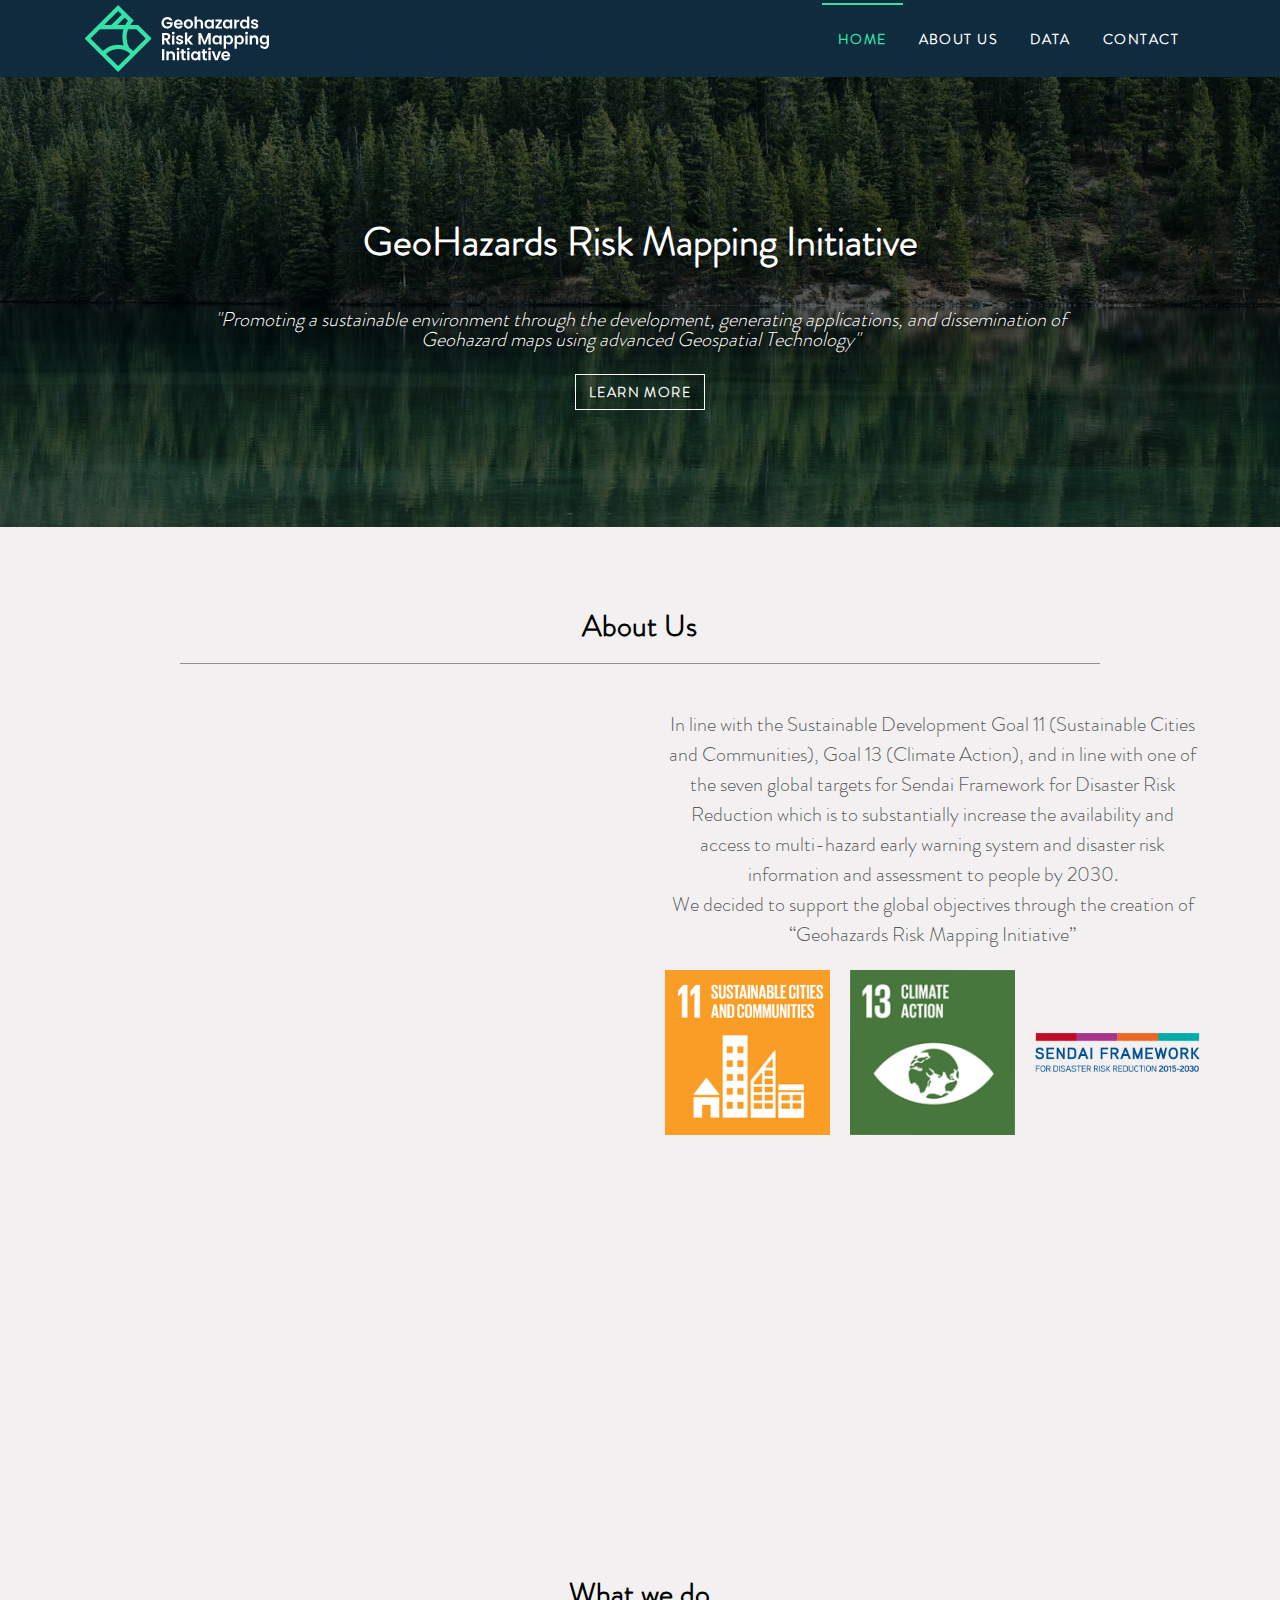
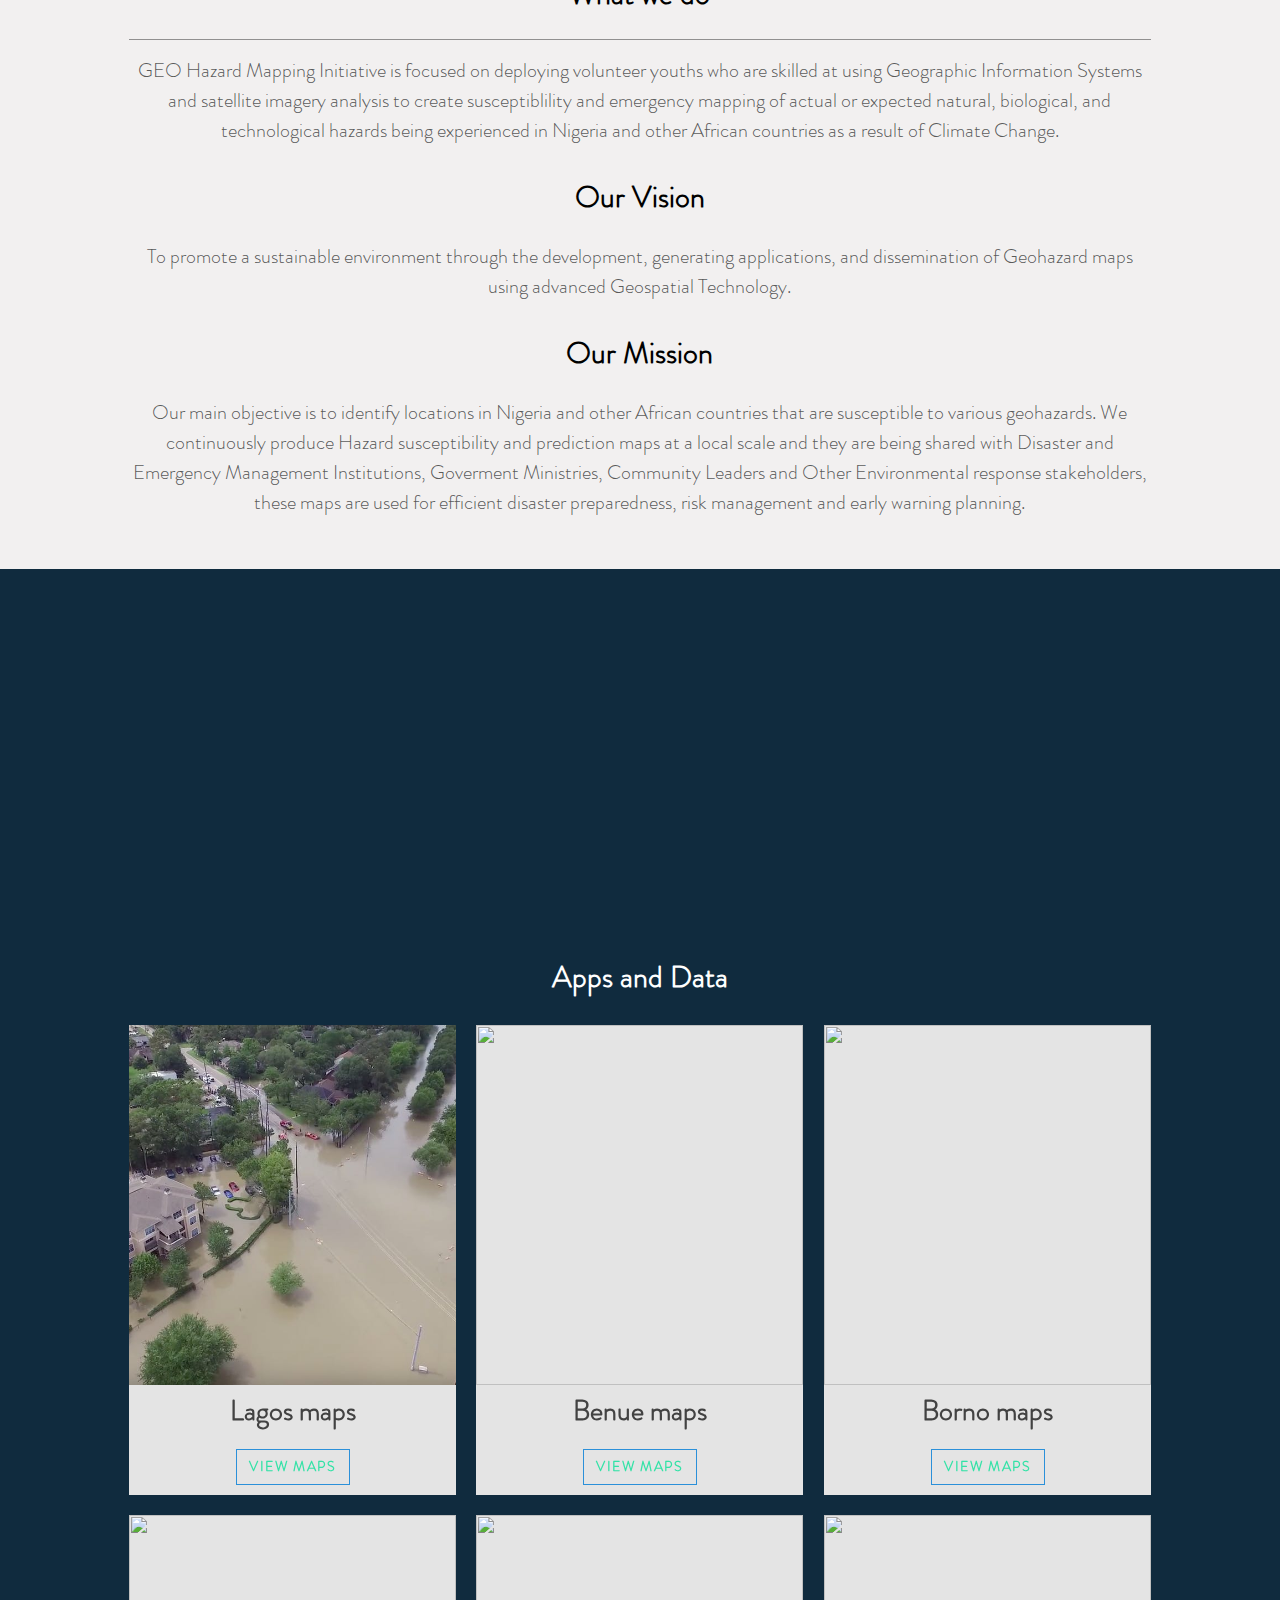
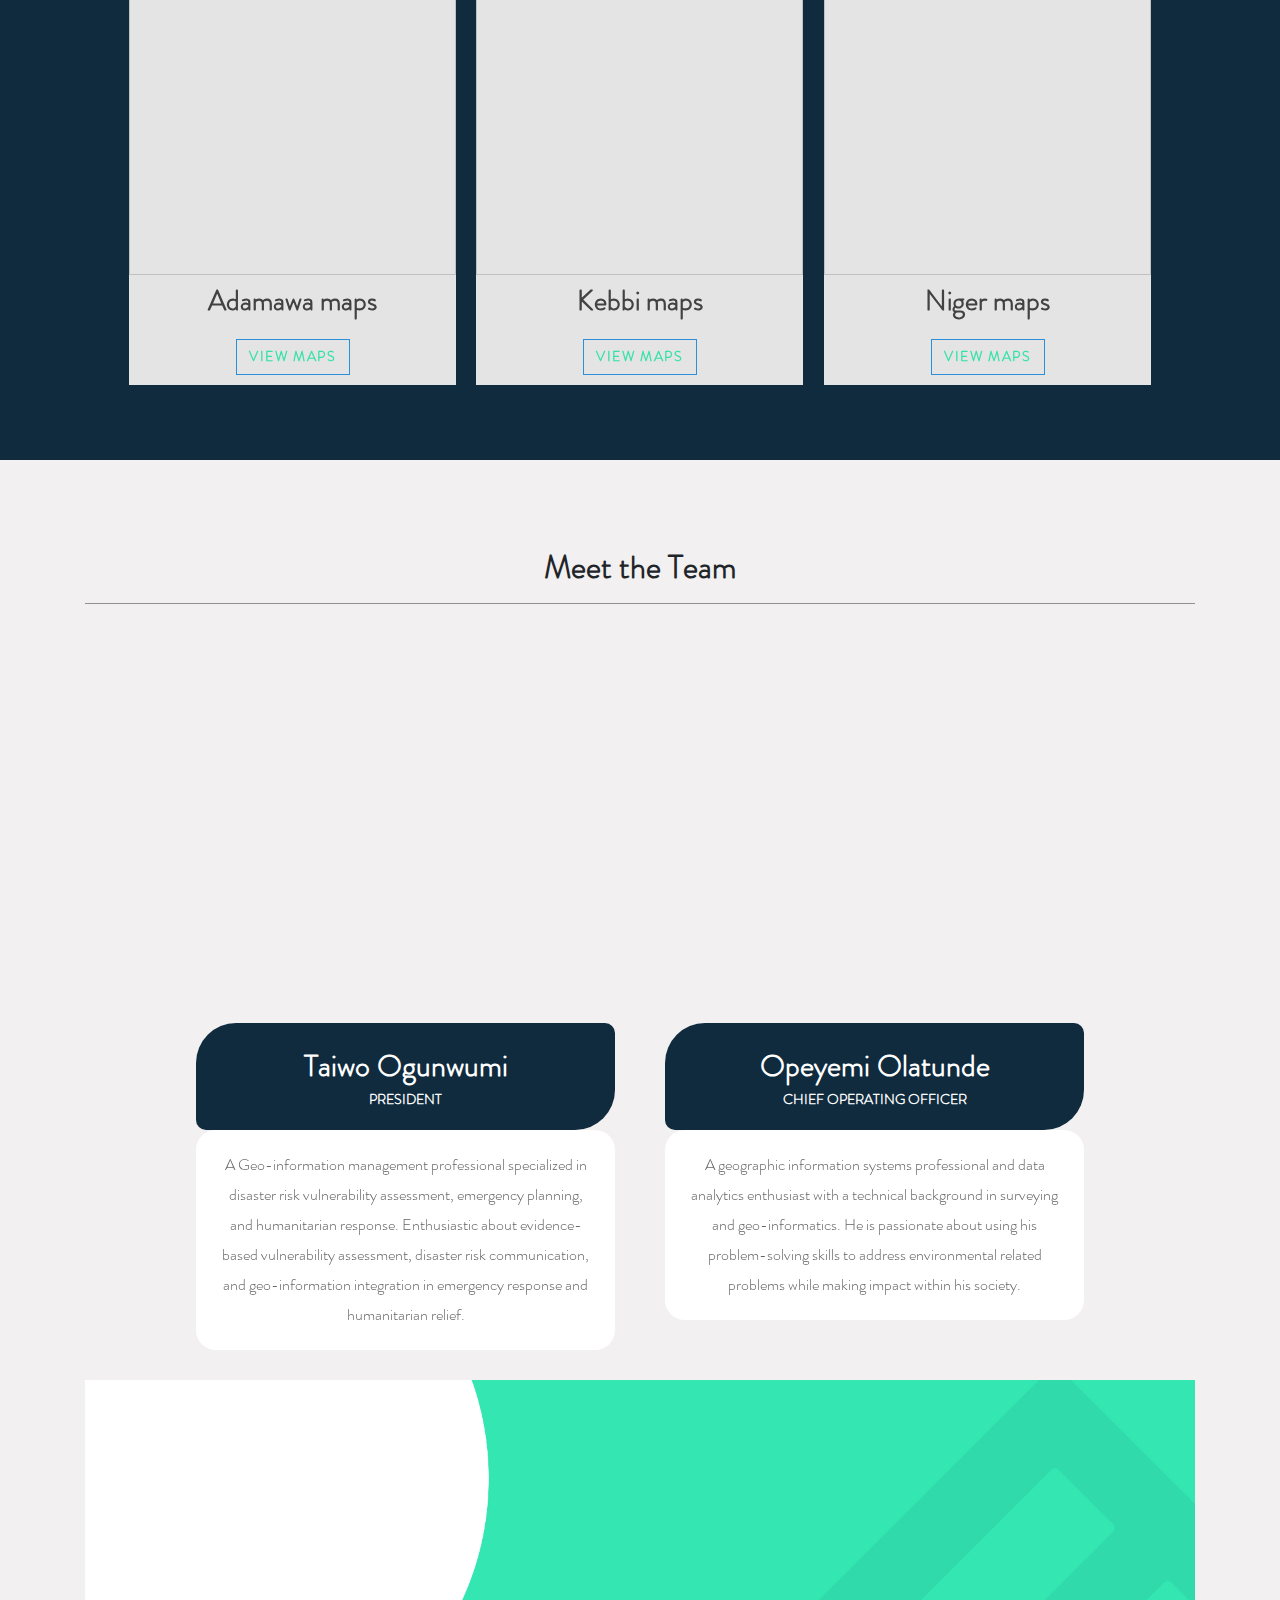
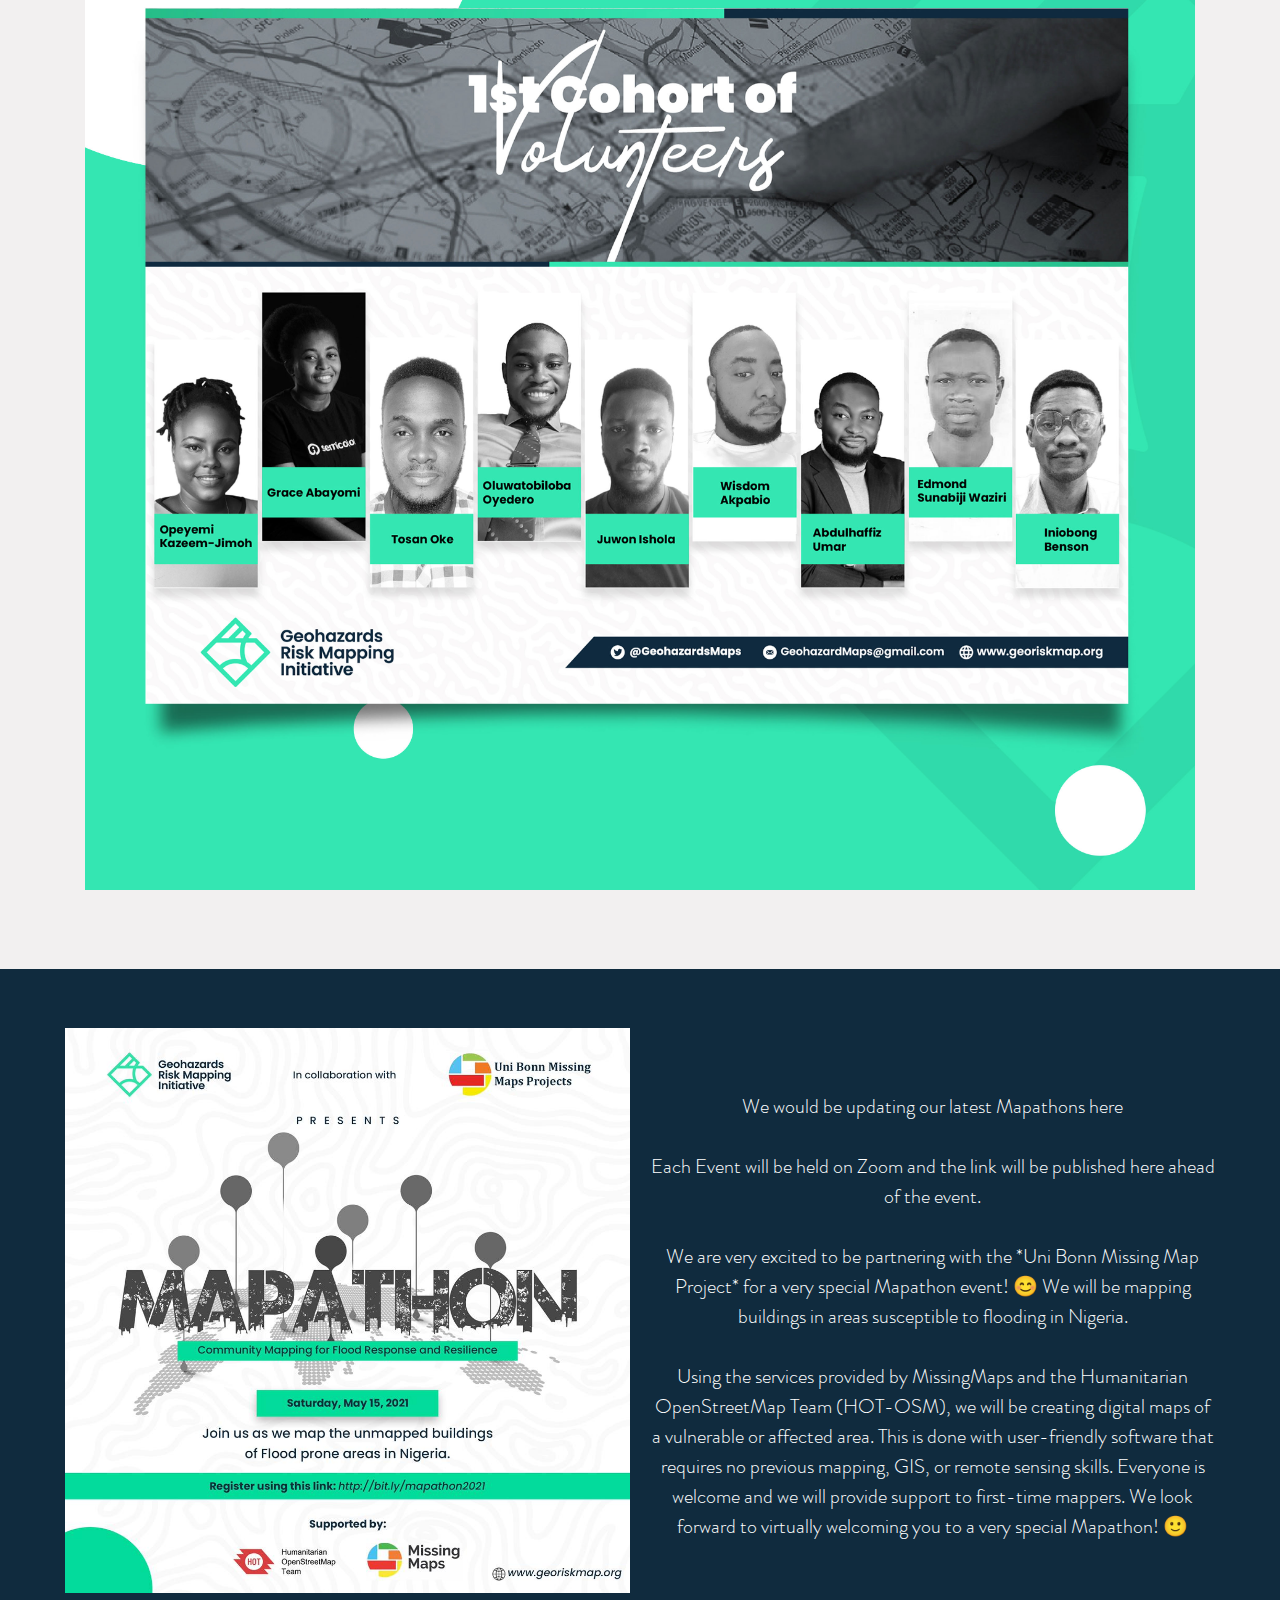
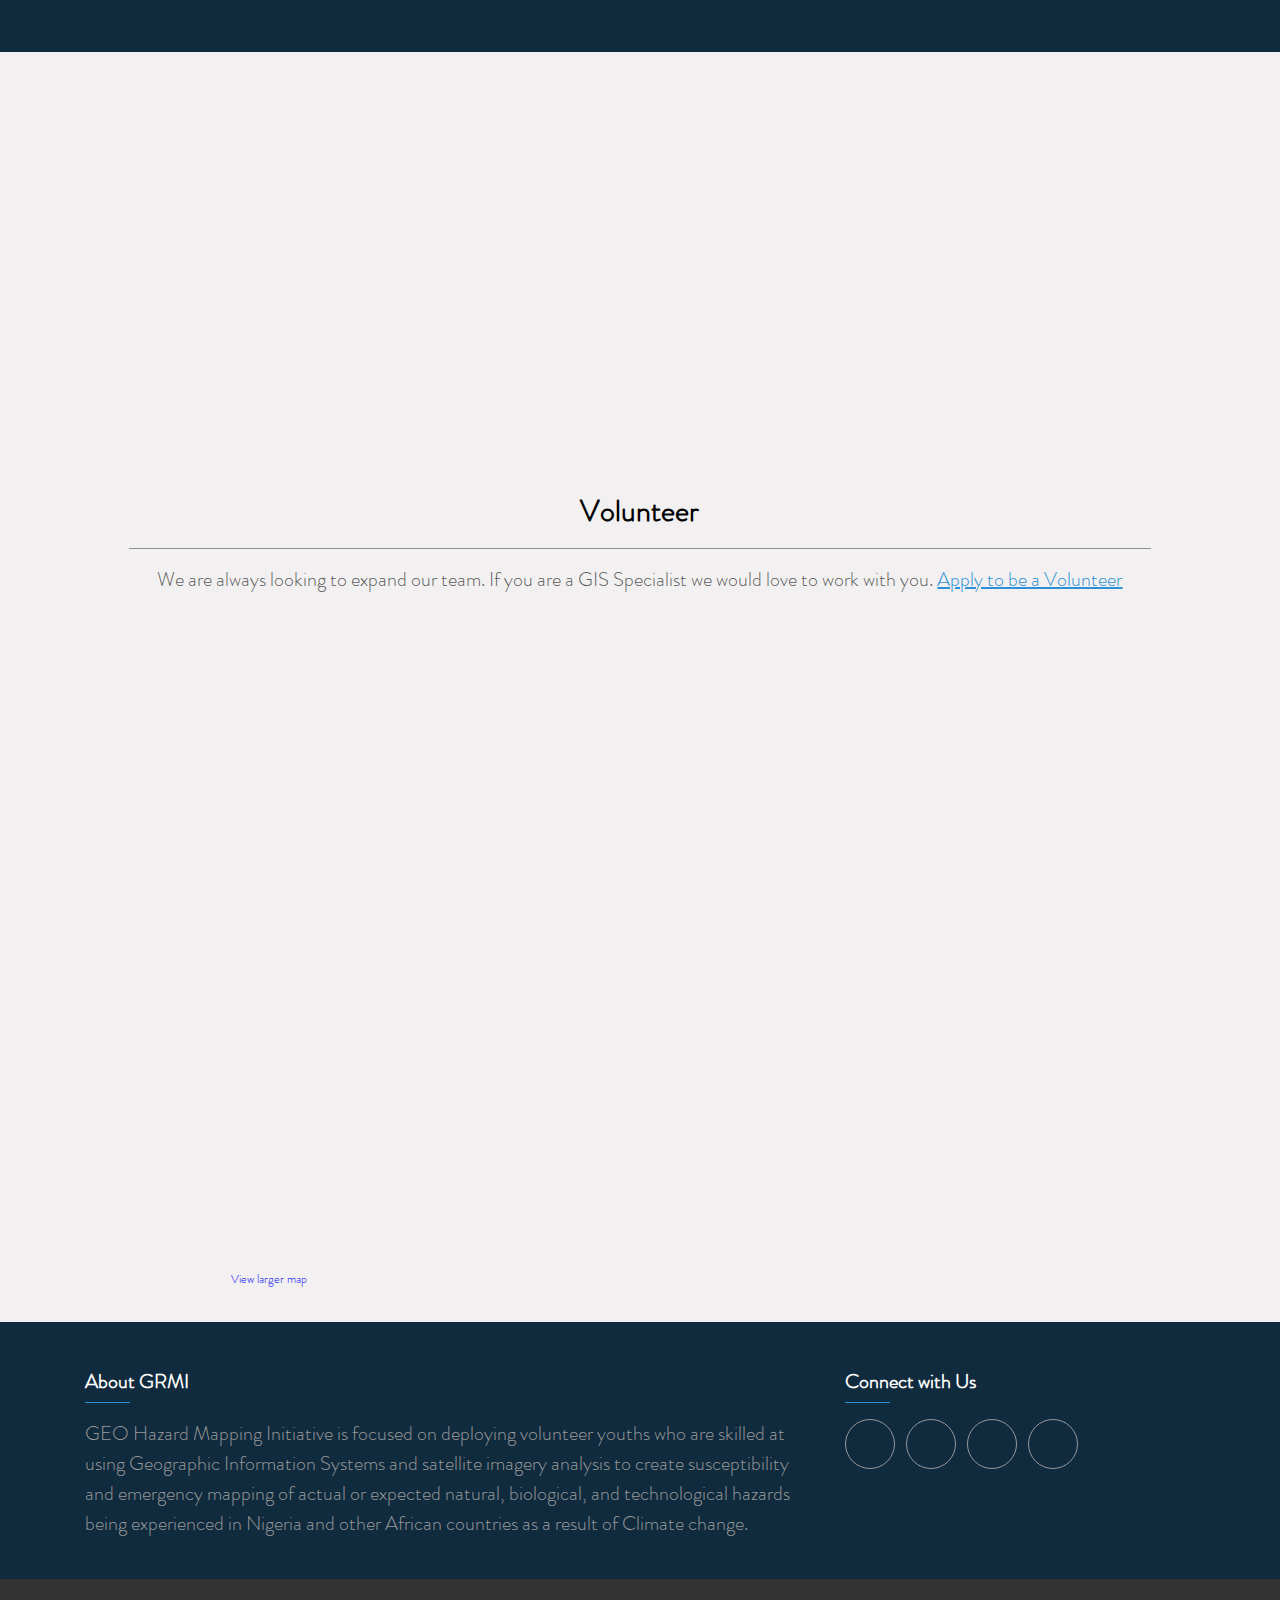
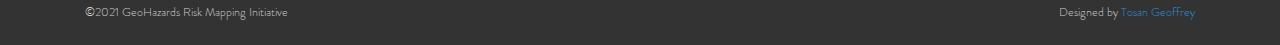
==== index.html @ 408da1df "maps update" ====
<!DOCTYPE html>
<html>
  <head>
    <meta charset="utf-8">
    <meta http-equiv="X-UA-Compatible" content="IE=edge">
    <title>GRMI</title>
    <meta name="description" content="">
    <meta name="viewport" content="width=device-width, initial-scale=1">
    <meta name="robots" content="all,follow">
    <!-- Bootstrap CSS-->

    

    <link rel="stylesheet" href="vendor/bootstrap/css/bootstrap.min.css">
    <!-- Google fonts-->
    <link rel="stylesheet" href="https://fonts.googleapis.com/css?family=Roboto:300,400,700">
    <!-- Icon fonts-->
    <link rel="stylesheet" href="css/pe-icon-7-stroke.css">
    <!-- Lightbox CSS-->
    <link rel="stylesheet" href="vendor/lightbox2/css/lightbox.min.css">
    <!-- Leaflet CSS-->
    <link rel="stylesheet" href="vendor/leaflet/leaflet.css">
    <!-- theme stylesheet-->
    <link rel="stylesheet" href="css/style.default.css" id="theme-stylesheet">
    <!-- Custom stylesheet - for your changes-->
    <link rel="stylesheet" href="css/custom.css">
    <!-- Favicon-->
    <link rel="shortcut icon" href="Images/LOGO PNGs/favicon.png">
    <!-- fonts -->
    

    <link rel="stylesheet" href="style.css" type="text/css">

    <!-- Tweaks for older IEs--><!--[if lt IE 9]>
        <script src="https://oss.maxcdn.com/html5shiv/3.7.3/html5shiv.min.js"></script>
        <script src="https://oss.maxcdn.com/respond/1.4.2/respond.min.js"></script><![endif]-->



        
        
        
        

  </head>


  <body>
        <!-- navbar and Landing page-->
        <header class="header header_bg">
          <nav class="navbar navbar-expand-lg py-lg-0">
            <div class="container">
              <a href="index.html" class="navbar-brand text-uppercase font-weight-bold">
              <img style="width: 184px; height: 67px;" src="Images/LOGO PNGs/Logo White.svg" alt="geohazard_logo">
              </a>
              <button type="button" data-toggle="collapse" data-target="#navbarSupportedContent" aria-controls="navbarSupportedContent" aria-expanded="false" aria-label="Toggle navigation" class="navbar-toggler navbar-toggler-right small"><span class="text-uppercase mr-2" style="color: #fff;">Menu</span><i class="fas fa-bars"></i></button>
              <div id="navbarSupportedContent" class="collapse navbar-collapse">
                <ul class="navbar-nav ml-auto d-lg-flex align-items-lg-center">
                  <li class="nav-item"><a href="index.html" class="nav-link font-weight-bold text-uppercase px-lg-3 py-lg-4 active">Home </a>
                  </li>
                  <li class="nav-item"><a href="#about" class="nav-link font-weight-bold text-uppercase px-lg-3 py-lg-4">About Us</a>
                  </li>
                  <li class="nav-item dropdown"><a  href="#apps"  class="nav-link font-weight-bold text-uppercase px-lg-3 py-lg-4">DATA</a> 
                  </li>
                  <li class="nav-item"><a href="#contact" class="nav-link font-weight-bold text-uppercase px-lg-3 py-lg-4">Contact </a>
                  </li>
                  
                </ul>
              </div>
            </div>
          </nav>
        </header>

    

<!-- BACKGROUND IMAGE -->
        <section style="background: linear-gradient(rgba(0, 0, 0, 0.5), rgba(0, 0, 0, 0.5)), url(Images/Nature\ Image.webp)" class="py-5 bg-cover bg-center banner_view">
          <div class="hero-overlay"></div>
          <div class="container py-5 text-white text-center banner-text">
            <h1 class="text-shadow heading-text-GISE banner-h1">GeoHazards Risk Mapping Initiative </h1>
            <p class="text-shadow small-text-GISE my-4"> <span>
              <i> "Promoting a sustainable environment through the development, 
                generating applications, and dissemination of Geohazard maps using advanced Geospatial Technology"
              </i>
            </span>   
              </p>
              <a href="#WWD" class="btn btn-outline-light btn-sm">Learn More</a>
          </div>
        </section>


    <!-- About Us -->
        <section id="about" class="py-5 bg-color-grey ">
          <div class="about-container">
            <h2 class=" About-text-center"> <span>About Us</span><hr></h2>
            <div class="vid-main-ctn">
              <div class="vid-container">
                <iframe width="853" height="480" src="https://www.youtube.com/embed/sAx462Sc004" frameborder="0" allow="accelerometer; autoplay; clipboard-write; encrypted-media; gyroscope; picture-in-picture" allowfullscreen></iframe>
               
              
              </div>
            </div>
            <div class="container ">
              
              <p class="small-text-GISE">
                In line with the Sustainable Development Goal 11 (Sustainable Cities and Communities), Goal 13 (Climate Action),
                and in line with one of the seven global targets for Sendai Framework for Disaster Risk Reduction which is to substantially increase the availability 
                and access to multi-hazard early warning system and disaster risk information and assessment to people by 2030. <br>
                We decided to support the global objectives through the creation of “Geohazards Risk Mapping Initiative”
              </p>
              <div class="sdg-logos">
                <img src="Images/S11.png" alt="">
                <img src="Images/S13.png" alt="">
                <img src="Images/sendai.png" alt="">
              </div>
              
            </div>
          </div>
        
        
        </section>


    <!-- Parallax -->
        <section class="bg-color-grey">
          <div class="parallax">
          </div>
        </section>


<!-- What we do-Vision-Mission-->
        <section id="WWD">
          <div class="what-we-do">
              
              <div class="wwd-text-content">
                <h2 class="mb-4"><span>What we do</span> </h2>
                <hr>
                <p class="small-text-GISE">
                  GEO Hazard Mapping Initiative is 
                  focused on deploying volunteer youths who are skilled at using 
                  Geographic Information Systems and satellite imagery analysis to create 
                  susceptiblility and emergency mapping of actual or expected natural, 
                  biological, and technological hazards being experienced in Nigeria and 
                  other African countries as a result of Climate Change.


                  



                </p>
              </div>

            
              <div class="wwd-text-content ">
                <h2 class="mb-4"><span>Our Vision</span></h2>
                <p class="small-text-GISE">
                  To promote a sustainable environment through the development, 
                  generating applications, and dissemination of Geohazard maps 
                  using advanced Geospatial Technology.
                </p>
              </div>

              
              <div class="wwd-text-content ">
                <h2 class="mb-4"> <span>Our Mission</span></h2>
                <p class="small-text-GISE">
                  Our main objective is to identify locations in Nigeria and other African countries that are susceptible 
                  to various geohazards. We continuously produce Hazard susceptibility and prediction maps at a local scale and they are being shared with Disaster and Emergency Management Institutions, Goverment Ministries, Community Leaders and Other Environmental response stakeholders, these maps are used for efficient disaster preparedness, risk management and early warning planning.
                </p>
              </div>

          </div>
        </section>


<!-- Parallax2 -->
        <section  class="bg-color-blue">
          <div class="parallax2">
          </div>
        </section>


  <!-- APPS and Data -->
        <section id="apps"  class="bg-color-blue">
          
          <div class="container AD">
            <h2><span>Apps and Data</span></h2>
          
            <div class="cards row mb-4">
              <!-- lagos -->
              <div class="hvr-glow card-ctn hvr-grow">
                
                <img src="Images/1.jfif" alt=""  class="img-fluid">
                <h3 class=" ">Lagos maps</h3>
                
                <a title="lagos img" 
                   href="#" 
                   class="btn btn-outline-primary btn-sm view-map" 
                   id="lagos-img"
                   data-toggle="modal" 
                   data-target="#largeModal"
                   >View Maps</a>
              </div>

              <!-- benue -->
              <div class=" hvr-glow card-ctn hvr-grow" >
               
                    <img src="Images/pexels-kelly-lacy-4170433.jpg" alt="" class="img-fluid ">
                
                <h3 class=" ">Benue maps</h3>
                <a 
                    href="#" 
                    class="btn btn-outline-primary btn-sm view-map"
                    title="benue img"
                    id="benue-img"
                    data-toggle="modal"
                    data-target="#largeModal"
                    >View Maps</a>
              </div>

              <!-- borno -->
              <div class="hvr-glow card-ctn hvr-grow">
                
                  <img src="images/pexels-kelly-lacy-4170441.jpg" alt="" class="img-fluid">
                  <h3 class=" ">Borno maps</h3>
                
                <a 
                    href="#" 
                    class="btn btn-outline-primary btn-sm view-map"
                    title="borno img"
                    id="borno-img"
                    data-toggle="modal"
                    data-target="#largeModal"
                    >View Maps</a>
              </div>

              <!-- adamawa -->
              <div class="hvr-glow card-ctn hvr-grow">
                
                  <img src="images/pexels-kelly-lacy-4170441.jpg" alt="" class="img-fluid">
                  <h3 class=" ">Adamawa maps</h3>
                
                <a 
                    href="#" 
                    class="btn btn-outline-primary btn-sm view-map"
                    title="adw img"
                    id="adw-img"
                    data-toggle="modal"
                    data-target="#largeModal"
                    >View Maps
                </a>
              </div>

              <!-- kebbi -->
              <div class="hvr-glow card-ctn hvr-grow">
                
                  <img src="images/pexels-kelly-lacy-4170441.jpg" alt="" class="img-fluid">
                  <h3 class=" ">Kebbi maps</h3>
                
                <a 
                    href="#" 
                    class="btn btn-outline-primary btn-sm view-map"
                    title="kebbi img"
                    id="kebbi-img"
                    data-toggle="modal"
                    data-target="#largeModal"
                    >View Maps
                </a>
              </div>

              <!-- niger -->
              <div class="hvr-glow card-ctn hvr-grow">
                
                  <img src="images/pexels-kelly-lacy-4170441.jpg" alt="" class="img-fluid">
                <h3 class=" ">Niger maps</h3>
                
                <a 
                    href="#" 
                    class="btn btn-outline-primary btn-sm view-map"
                    title="niger img"
                    id="niger-img"
                    data-toggle="modal"
                    data-target="#largeModal"
                    >View Maps</a>
              </div>


            </div>

      
          <!-- images -->
          <div class="hidden" id="img-repo">
              
            <!-- #lagos-img -->
            <div class="item" id="lagos-img">
                <img class="view-map img-size" title="Image 11" src="/Images/Flood_Maps/Lagos State/Ibeju-lekki.svg">
            </div>
            <div class="item" id="lagos-img">
                <img class="view-map img-size" title="Image 12" src="/Images/Flood_Maps/Lagos State/Ikorodu_LGA.svg">
            </div>
           
          
            <!-- #benue-img -->
            <div class="item" id="benue-img">
                <img class="view-map img-size" title="Image 21" src="/Images/Flood_Maps/Benue State/Etsako_LGA.svg">
            </div>
            <div class="item" id="benue-img">
                <img class="view-map img-size" title="Image 22" src="/Images/Flood_Maps/Benue State/Logo_LGA.svg">
            </div>
            
            <!-- #borno-img-->
            <div class="item" id="borno-img">
                <img class="view-map img-size" title="Image 31" src="/Images/Flood_Maps/Borno State/Bama.svg">
            </div>
            <div class="item" id="borno-img">
                <img class="view-map img-size" title="Image 32" src="/Images/Flood_Maps/Borno State/Damboa_LGA.svg">
            </div>
            <div class="item" id="borno-img">
                <img class="view-map img-size" title="Image 33" src="/Images/Flood_Maps/Borno State/Maiduguri_LGA.svg">
            </div>   
            <div class="item" id="borno-img">
              <img class="view-map img-size" title="Image 34" src="/Images/Flood_Maps/Borno State/Monguno_LGA.svg">
          </div> 
          <div class="item" id="borno-img">
              <img class="view-map img-size" title="Image 35" src="/Images/Flood_Maps/Borno State/Ngala Out.svg">
          </div> 

          <!-- adamawa-img -->
          <div class="item" id="adw-img">
            <img class="view-map img-size" title="Image 21" src="/Images/Flood_Maps/Adamawa State/Fufuro_LGA.svg">
          </div>

          <!-- kebbi-img -->
          <div class="item" id="kebbi-img">
            <img class="view-map img-size" title="Image 21" src="/Images/Flood_Maps/Kebbi State/Birnin_kebbi.svg">
          </div>

          <!-- niger -->
          <div class="item" id="niger-img">
            <img class="view-map img-size" title="Image 21" src="/Images/Flood_Maps/Niger State/Shiroro_LGA.svg">
          </div>
        
          
          
               
            
        </div>
        
          <!-- modal -->
          <div class="modal fade" id="largeModal" tabindex="-1" role="dialog" aria-labelledby="basicModal" aria-hidden="true">
            <div class="modal-dialog modal-lg">
              <div class="modal-content ">
                <div class="modal-body">
                   <!-- carousel -->
      
                  <div
                       id='carouselExampleIndicators'
                       class='carousel slide'
                       data-ride='carousel'
                       >
                       
                    <ol class='carousel-indicators'>
                      <li
                          data-target='#carouselExampleIndicators'
                          data-slide-to='0'
                          class='active'
                          ></li>
                      <li
                          data-target='#carouselExampleIndicators'
                          data-slide-to='1'
                          ></li>
                      <li
                          data-target='#carouselExampleIndicators'
                          data-slide-to='2'
                          ></li>
                    </ol>
      
                    <div class='carousel-inner'>
                    </div>
                    
                    <a
                       class='carousel-control-prev'
                       href='#carouselExampleIndicators'
                       role='button'
                       data-slide='prev'
                       >
                      <span class='carousel-control-prev-icon'
                            aria-hidden='true'
                            ></span>
                      <span class='sr-only'>Previous</span>
                    </a>
                    <a
                       class='carousel-control-next'
                       href='#carouselExampleIndicators'
                       role='button'
                       data-slide='next'
                       >
                      <span
                            class='carousel-control-next-icon'
                            aria-hidden='true'
                            ></span>
                      <span class='sr-only'>Next</span>
                    </a>
                  </div>
                </div>
                <div class="modal-footer">
                  <button type="button" class="btn btn-default" data-dismiss="modal">Close</button>
                </div>
              </div>
            </div>
          </div>



          </div>

         
        </section>


    <!-- Meet the team -->
        <section class=" bg-color-grey">
          <div id="meet-team" class="container py-5 " >
              <div class="small-text-GISE">
                <h2>Meet the Team
                  <hr>
                </h2>
              </div>
                
          <div class="team">
                        <div class="team-pres">
                            <div class="our-team">
                                <div class="pic">
                                    <img src="images/resized images/Founder photo.jpg" alt="">
                                </div>
                                <ul class="social">
                                    <li><a href="https://www.linkedin.com/in/taiwo-ogunwumi/" target="_blank" class="fab fa-linkedin-in"></a></li>
                                    <li><a href="https://twitter.com/tyhwoh5" target="_blank" class="fab fa-twitter"></a></li>
                                </ul>
                                <div class="team-content">
                                    <h3 class="title">Taiwo Ogunwumi</h3>
                                    <span class="post">President</span>
                                </div>
                                <p class="description hvr-glow ">
                                  A Geo-information management professional specialized in disaster risk vulnerability assessment, emergency planning, and humanitarian response. Enthusiastic about evidence-based vulnerability assessment, disaster risk communication, and geo-information integration in emergency response and humanitarian relief.
                                </p>
                            </div>
                        </div>
  
                          <div class="team-cof">
                            <div class="our-team">
                              <div class="pic">
                                  <img src="images/opedp_2.jpg" alt="">
                              </div>
                              <ul class="social">
                                  <li><a href="https://www.linkedin.com/in/geodevola/" target="_blank" class="fab fa-linkedin-in"></a></li> 
                                  <li><a href="https://twitter.com/oluwabeejhay" target="_blank" class="fab fa-twitter"></a></li>
                              </ul>
                              <div class="team-content">
                                  <h3 class="title">Opeyemi Olatunde</h3>
                                  <span class="post">Chief Operating Officer</span>
                              </div>
                              <p class="description hvr-glow ">
                                  A geographic information systems professional and data analytics enthusiast with a technical background in surveying and geo-informatics. He is passionate about using his problem-solving skills to address environmental related problems while making impact within his society.
                              </p>
                          </div>
                          </div>
          </div>
          
          <div class="Volunteer_banner" style="padding: 30px 0;">
            <img src="/Images/Volunteer_banner.jpg" alt="Volunteers" srcset="" style="width: 100%;">
  
          </div>
  


        </div>
        
          

        </section>

      <!-- mapathon-->
      <section class=" bg-color-blue">

      <div class="mapathon-container py-5" >

                <div class="mpt-img" style="padding: 10px 0;">
                  <img src="/Images/mapathon.jpeg" alt="mapathon" style="width: 100%;">

                </div>
              
                <div class="small-text-GISE mpt-text">
                
                    <!-- <h4> MAPATHON</h4> -->

                  <p> 
                    <br> We would be updating our latest Mapathons here
                    <br>
                    <!-- <a href= https://lnkd.in/dRsjfFt; class="btn btn-outline-primary btn-sm" style=""> JOIN MAPATHON</a>  -->
                    
                    <br> Each Event will be held on Zoom and the link will be published here ahead of the event. 
                    <br>
                    <br>
                    We are very excited to be partnering with the *Uni Bonn Missing Map Project* for a very special Mapathon event! 😊
                    We will be mapping buildings in areas susceptible to flooding in Nigeria. <br>
          
                    <br>
                    Using the services provided by MissingMaps and the Humanitarian OpenStreetMap Team (HOT-OSM), we will be creating digital maps of a vulnerable or affected area. This is done with user-friendly software that requires no previous mapping, GIS, or remote sensing skills. Everyone is welcome and we will provide support to first-time mappers.
                    We look forward to virtually welcoming you to a very special Mapathon! 🙂
                  </p>
                  
                  </div>


      </div>
      
        

      </section>


    <!-- parallax 3 -->
        <section  class="bg-color-grey">
          <div class="parallax3">
          </div>
        </section>


    <!-- Volunteer -->
        <section class="vln bg-color-grey">
          <div class="py-5 ">
            <div class="volunteer-ctn">
              <div class="vln-txt mb-4">
                <h2>Volunteer</h2>
                <hr>
                <p class="small-text-GISE"> We are always looking to expand our team. If you are a GIS Specialist we would love to work with you. <a href="https://forms.gle/pLmp6C6xgN5ZHdhy8" style="text-decoration:underline;" target="_blank" >Apply to be a Volunteer</a></p>
              </div>
              <div class="vln-ctn-locations">
                <div class="embed-container"><small><a href="//africageoportal.maps.arcgis.com/apps/Embed/index.html?webmap=02921a2c73da42debb07cb800c87f82e&extent=-1.5556,3.6205,19.9776,14.4535&home=true&zoom=true&scale=true&disable_scroll=false&theme=light" style="color:#0000FF;text-align:left" target="_blank">View larger map</a></small><br><iframe width="500" height="400" frameborder="0" scrolling="no" marginheight="0" marginwidth="0" title="GRMI Volunteer Locations" src="//africageoportal.maps.arcgis.com/apps/Embed/index.html?webmap=02921a2c73da42debb07cb800c87f82e&extent=-1.5556,3.6205,19.9776,14.4535&home=true&zoom=true&previewImage=true&scale=true&disable_scroll=false&theme=light"></iframe></div>
              </div>
            </div>
          </div>
          

        </section>

        
    <!-- FOOTER -->
        <footer id="contact" style="background: #102b3e;" class="pt-5">
          <div class="container">
            <div class="row contact-us">
              <div class="col-lg-8 mb-4 col-md-6 ">
                <h5 class="lined  mb-3">About GRMI</h5>
                <p class="text-muted text-medium">GEO Hazard Mapping Initiative is focused on deploying volunteer youths who are skilled at using Geographic Information Systems and satellite imagery analysis to create susceptibility and emergency mapping of actual or expected natural, biological, and technological hazards being experienced in Nigeria and other African countries as a result of Climate change.</p>
                
              </div>
              
              <div class="col-lg-4 col-md-6 mb-4">
                <h5 class="lined  mb-3">Connect with Us</h5>
                <ul class="list-inline">
                  <li class="list-inline-item"><a href="https://www.linkedin.com/company/geohazards-risk-mapping-initiative/" class="social-link" target="_blank"><i class="fab fa-linkedin-in"></i></a></li>
                  <li class="list-inline-item"><a href="https://twitter.com/GeohazardMaps" target="_blank" class="social-link" target="_blank"><i class="fab fa-twitter"></i></a></li>
                  <li class="list-inline-item"><a href="mailto: geohazardmaps@gmail.com" class="social-link" target="_blank"><i class="fas fa-envelope"></i></a></li>
                  <li class="list-inline-item"><a href="https://www.youtube.com/channel/UCco8Ap3F3TPq7QCVKAa5E4g" class="social-link" target="_blank"><i class="fab fa-youtube"></i></a></li>
                </ul>
              </div>

            </div>
          </div>
          <div class="bg-dark py-4">    
            <div class="container">
              <div class="row">
                <div class="col-lg-6 text-center text-lg-left mb-1 mb-lg-0">
                  <p class="small text-gray mb-0">©2021 GeoHazards Risk Mapping Initiative</p>
                </div>
                <div class="col-lg-6 text-center text-lg-right">
                  <p class="small text-gray mb-0">Designed by <a href="https://www.linkedin.com/in/tosan-geoffrey-oke-16a638a8/" target="_blank">Tosan Geoffrey</a> </p>
                </div>
              </div>
            </div>
          </div>
        </footer>



<!-- JavaScript files-->

        <script src="vendor/jquery/jquery.min.js"></script>
        <script src="vendor/bootstrap/js/bootstrap.bundle.min.js"></script>
        <script src="vendor/lightbox2/js/lightbox.min.js"></script>
        <script src="vendor/leaflet/leaflet.js"></script>
        <script src="js/front.js"></script>


        <script src="https://cdn.jsdelivr.net/npm/bootstrap@5.1.0/dist/js/bootstrap.min.js" integrity="sha384-cn7l7gDp0eyniUwwAZgrzD06kc/tftFf19TOAs2zVinnD/C7E91j9yyk5//jjpt/" crossorigin="anonymous"></script>
        <script type="text/javascript" src="//ajax.googleapis.com/ajax/libs/jquery/1.9.1/jquery.min.js"></script>
        <script type="text/javascript" src="//netdna.bootstrapcdn.com/bootstrap/3.1.1/js/bootstrap.min.js"></script>
        <script src="https://code.jquery.com/jquery-3.4.1.slim.min.js" integrity="sha384-J6qa4849blE2+poT4WnyKhv5vZF5SrPo0iEjwBvKU7imGFAV0wwj1yYfoRSJoZ+n" crossorigin="anonymous"></script>
        <script src="https://cdn.jsdelivr.net/npm/popper.js@1.16.0/dist/umd/popper.min.js" integrity="sha384-Q6E9RHvbIyZFJoft+2mJbHaEWldlvI9IOYy5n3zV9zzTtmI3UksdQRVvoxMfooAo" crossorigin="anonymous"></script> 
        <script src="https://stackpath.bootstrapcdn.com/bootstrap/4.4.1/js/bootstrap.min.js" integrity="sha384-wfSDF2E50Y2D1uUdj0O3uMBJnjuUD4Ih7YwaYd1iqfktj0Uod8GCExl3Og8ifwB6" crossorigin="anonymous"></script>
        
        <script src="/script.js"></script> 
    
    

    <!-- FontAwesome CSS - loading as last, so it doesn't block rendering-->
    <link rel="stylesheet" href="https://use.fontawesome.com/releases/v5.7.1/css/all.css" integrity="sha384-fnmOCqbTlWIlj8LyTjo7mOUStjsKC4pOpQbqyi7RrhN7udi9RwhKkMHpvLbHG9Sr" crossorigin="anonymous">
  </body>
</html>
---- css/pe-icon-7-stroke.css ----
@font-face {
	font-family: 'Pe-icon-7-stroke';
	src:url('../fonts/Pe-icon-7-stroke.eot?d7yf1v');
	src:url('../fonts/Pe-icon-7-stroke.eot?#iefixd7yf1v') format('embedded-opentype'),
		url('../fonts/Pe-icon-7-stroke.woff?d7yf1v') format('woff'),
		url('../fonts/Pe-icon-7-stroke.ttf?d7yf1v') format('truetype'),
		url('../fonts/Pe-icon-7-stroke.svg?d7yf1v#Pe-icon-7-stroke') format('svg');
	font-weight: normal;
	font-style: normal;
}

[class^="pe-7s-"], [class*=" pe-7s-"] {
	display: inline-block;
	font-family: 'Pe-icon-7-stroke';
	speak: none;
	font-style: normal;
	font-weight: normal;
	font-variant: normal;
	text-transform: none;
	line-height: 1;

	/* Better Font Rendering =========== */
	-webkit-font-smoothing: antialiased;
	-moz-osx-font-smoothing: grayscale;
}

.pe-7s-album:before {
	content: "\e6aa";
}
.pe-7s-arc:before {
	content: "\e6ab";
}
.pe-7s-back-2:before {
	content: "\e6ac";
}
.pe-7s-bandaid:before {
	content: "\e6ad";
}
.pe-7s-car:before {
	content: "\e6ae";
}
.pe-7s-diamond:before {
	content: "\e6af";
}
.pe-7s-door-lock:before {
	content: "\e6b0";
}
.pe-7s-eyedropper:before {
	content: "\e6b1";
}
.pe-7s-female:before {
	content: "\e6b2";
}
.pe-7s-gym:before {
	content: "\e6b3";
}
.pe-7s-hammer:before {
	content: "\e6b4";
}
.pe-7s-headphones:before {
	content: "\e6b5";
}
.pe-7s-helm:before {
	content: "\e6b6";
}
.pe-7s-hourglass:before {
	content: "\e6b7";
}
.pe-7s-leaf:before {
	content: "\e6b8";
}
.pe-7s-magic-wand:before {
	content: "\e6b9";
}
.pe-7s-male:before {
	content: "\e6ba";
}
.pe-7s-map-2:before {
	content: "\e6bb";
}
.pe-7s-next-2:before {
	content: "\e6bc";
}
.pe-7s-paint-bucket:before {
	content: "\e6bd";
}
.pe-7s-pendrive:before {
	content: "\e6be";
}
.pe-7s-photo:before {
	content: "\e6bf";
}
.pe-7s-piggy:before {
	content: "\e6c0";
}
.pe-7s-plugin:before {
	content: "\e6c1";
}
.pe-7s-refresh-2:before {
	content: "\e6c2";
}
.pe-7s-rocket:before {
	content: "\e6c3";
}
.pe-7s-settings:before {
	content: "\e6c4";
}
.pe-7s-shield:before {
	content: "\e6c5";
}
.pe-7s-smile:before {
	content: "\e6c6";
}
.pe-7s-usb:before {
	content: "\e6c7";
}
.pe-7s-vector:before {
	content: "\e6c8";
}
.pe-7s-wine:before {
	content: "\e6c9";
}
.pe-7s-cloud-upload:before {
	content: "\e68a";
}
.pe-7s-cash:before {
	content: "\e68c";
}
.pe-7s-close:before {
	content: "\e680";
}
.pe-7s-bluetooth:before {
	content: "\e68d";
}
.pe-7s-cloud-download:before {
	content: "\e68b";
}
.pe-7s-way:before {
	content: "\e68e";
}
.pe-7s-close-circle:before {
	content: "\e681";
}
.pe-7s-id:before {
	content: "\e68f";
}
.pe-7s-angle-up:before {
	content: "\e682";
}
.pe-7s-wristwatch:before {
	content: "\e690";
}
.pe-7s-angle-up-circle:before {
	content: "\e683";
}
.pe-7s-world:before {
	content: "\e691";
}
.pe-7s-angle-right:before {
	content: "\e684";
}
.pe-7s-volume:before {
	content: "\e692";
}
.pe-7s-angle-right-circle:before {
	content: "\e685";
}
.pe-7s-users:before {
	content: "\e693";
}
.pe-7s-angle-left:before {
	content: "\e686";
}
.pe-7s-user-female:before {
	content: "\e694";
}
.pe-7s-angle-left-circle:before {
	content: "\e687";
}
.pe-7s-up-arrow:before {
	content: "\e695";
}
.pe-7s-angle-down:before {
	content: "\e688";
}
.pe-7s-switch:before {
	content: "\e696";
}
.pe-7s-angle-down-circle:before {
	content: "\e689";
}
.pe-7s-scissors:before {
	content: "\e697";
}
.pe-7s-wallet:before {
	content: "\e600";
}
.pe-7s-safe:before {
	content: "\e698";
}
.pe-7s-volume2:before {
	content: "\e601";
}
.pe-7s-volume1:before {
	content: "\e602";
}
.pe-7s-voicemail:before {
	content: "\e603";
}
.pe-7s-video:before {
	content: "\e604";
}
.pe-7s-user:before {
	content: "\e605";
}
.pe-7s-upload:before {
	content: "\e606";
}
.pe-7s-unlock:before {
	content: "\e607";
}
.pe-7s-umbrella:before {
	content: "\e608";
}
.pe-7s-trash:before {
	content: "\e609";
}
.pe-7s-tools:before {
	content: "\e60a";
}
.pe-7s-timer:before {
	content: "\e60b";
}
.pe-7s-ticket:before {
	content: "\e60c";
}
.pe-7s-target:before {
	content: "\e60d";
}
.pe-7s-sun:before {
	content: "\e60e";
}
.pe-7s-study:before {
	content: "\e60f";
}
.pe-7s-stopwatch:before {
	content: "\e610";
}
.pe-7s-star:before {
	content: "\e611";
}
.pe-7s-speaker:before {
	content: "\e612";
}
.pe-7s-signal:before {
	content: "\e613";
}
.pe-7s-shuffle:before {
	content: "\e614";
}
.pe-7s-shopbag:before {
	content: "\e615";
}
.pe-7s-share:before {
	content: "\e616";
}
.pe-7s-server:before {
	content: "\e617";
}
.pe-7s-search:before {
	content: "\e618";
}
.pe-7s-film:before {
	content: "\e6a5";
}
.pe-7s-science:before {
	content: "\e619";
}
.pe-7s-disk:before {
	content: "\e6a6";
}
.pe-7s-ribbon:before {
	content: "\e61a";
}
.pe-7s-repeat:before {
	content: "\e61b";
}
.pe-7s-refresh:before {
	content: "\e61c";
}
.pe-7s-add-user:before {
	content: "\e6a9";
}
.pe-7s-refresh-cloud:before {
	content: "\e61d";
}
.pe-7s-paperclip:before {
	content: "\e69c";
}
.pe-7s-radio:before {
	content: "\e61e";
}
.pe-7s-note2:before {
	content: "\e69d";
}
.pe-7s-print:before {
	content: "\e61f";
}
.pe-7s-network:before {
	content: "\e69e";
}
.pe-7s-prev:before {
	content: "\e620";
}
.pe-7s-mute:before {
	content: "\e69f";
}
.pe-7s-power:before {
	content: "\e621";
}
.pe-7s-medal:before {
	content: "\e6a0";
}
.pe-7s-portfolio:before {
	content: "\e622";
}
.pe-7s-like2:before {
	content: "\e6a1";
}
.pe-7s-plus:before {
	content: "\e623";
}
.pe-7s-left-arrow:before {
	content: "\e6a2";
}
.pe-7s-play:before {
	content: "\e624";
}
.pe-7s-key:before {
	content: "\e6a3";
}
.pe-7s-plane:before {
	content: "\e625";
}
.pe-7s-joy:before {
	content: "\e6a4";
}
.pe-7s-photo-gallery:before {
	content: "\e626";
}
.pe-7s-pin:before {
	content: "\e69b";
}
.pe-7s-phone:before {
	content: "\e627";
}
.pe-7s-plug:before {
	content: "\e69a";
}
.pe-7s-pen:before {
	content: "\e628";
}
.pe-7s-right-arrow:before {
	content: "\e699";
}
.pe-7s-paper-plane:before {
	content: "\e629";
}
.pe-7s-delete-user:before {
	content: "\e6a7";
}
.pe-7s-paint:before {
	content: "\e62a";
}
.pe-7s-bottom-arrow:before {
	content: "\e6a8";
}
.pe-7s-notebook:before {
	content: "\e62b";
}
.pe-7s-note:before {
	content: "\e62c";
}
.pe-7s-next:before {
	content: "\e62d";
}
.pe-7s-news-paper:before {
	content: "\e62e";
}
.pe-7s-musiclist:before {
	content: "\e62f";
}
.pe-7s-music:before {
	content: "\e630";
}
.pe-7s-mouse:before {
	content: "\e631";
}
.pe-7s-more:before {
	content: "\e632";
}
.pe-7s-moon:before {
	content: "\e633";
}
.pe-7s-monitor:before {
	content: "\e634";
}
.pe-7s-micro:before {
	content: "\e635";
}
.pe-7s-menu:before {
	content: "\e636";
}
.pe-7s-map:before {
	content: "\e637";
}
.pe-7s-map-marker:before {
	content: "\e638";
}
.pe-7s-mail:before {
	content: "\e639";
}
.pe-7s-mail-open:before {
	content: "\e63a";
}
.pe-7s-mail-open-file:before {
	content: "\e63b";
}
.pe-7s-magnet:before {
	content: "\e63c";
}
.pe-7s-loop:before {
	content: "\e63d";
}
.pe-7s-look:before {
	content: "\e63e";
}
.pe-7s-lock:before {
	content: "\e63f";
}
.pe-7s-lintern:before {
	content: "\e640";
}
.pe-7s-link:before {
	content: "\e641";
}
.pe-7s-like:before {
	content: "\e642";
}
.pe-7s-light:before {
	content: "\e643";
}
.pe-7s-less:before {
	content: "\e644";
}
.pe-7s-keypad:before {
	content: "\e645";
}
.pe-7s-junk:before {
	content: "\e646";
}
.pe-7s-info:before {
	content: "\e647";
}
.pe-7s-home:before {
	content: "\e648";
}
.pe-7s-help2:before {
	content: "\e649";
}
.pe-7s-help1:before {
	content: "\e64a";
}
.pe-7s-graph3:before {
	content: "\e64b";
}
.pe-7s-graph2:before {
	content: "\e64c";
}
.pe-7s-graph1:before {
	content: "\e64d";
}
.pe-7s-graph:before {
	content: "\e64e";
}
.pe-7s-global:before {
	content: "\e64f";
}
.pe-7s-gleam:before {
	content: "\e650";
}
.pe-7s-glasses:before {
	content: "\e651";
}
.pe-7s-gift:before {
	content: "\e652";
}
.pe-7s-folder:before {
	content: "\e653";
}
.pe-7s-flag:before {
	content: "\e654";
}
.pe-7s-filter:before {
	content: "\e655";
}
.pe-7s-file:before {
	content: "\e656";
}
.pe-7s-expand1:before {
	content: "\e657";
}
.pe-7s-exapnd2:before {
	content: "\e658";
}
.pe-7s-edit:before {
	content: "\e659";
}
.pe-7s-drop:before {
	content: "\e65a";
}
.pe-7s-drawer:before {
	content: "\e65b";
}
.pe-7s-download:before {
	content: "\e65c";
}
.pe-7s-display2:before {
	content: "\e65d";
}
.pe-7s-display1:before {
	content: "\e65e";
}
.pe-7s-diskette:before {
	content: "\e65f";
}
.pe-7s-date:before {
	content: "\e660";
}
.pe-7s-cup:before {
	content: "\e661";
}
.pe-7s-culture:before {
	content: "\e662";
}
.pe-7s-crop:before {
	content: "\e663";
}
.pe-7s-credit:before {
	content: "\e664";
}
.pe-7s-copy-file:before {
	content: "\e665";
}
.pe-7s-config:before {
	content: "\e666";
}
.pe-7s-compass:before {
	content: "\e667";
}
.pe-7s-comment:before {
	content: "\e668";
}
.pe-7s-coffee:before {
	content: "\e669";
}
.pe-7s-cloud:before {
	content: "\e66a";
}
.pe-7s-clock:before {
	content: "\e66b";
}
.pe-7s-check:before {
	content: "\e66c";
}
.pe-7s-chat:before {
	content: "\e66d";
}
.pe-7s-cart:before {
	content: "\e66e";
}
.pe-7s-camera:before {
	content: "\e66f";
}
.pe-7s-call:before {
	content: "\e670";
}
.pe-7s-calculator:before {
	content: "\e671";
}
.pe-7s-browser:before {
	content: "\e672";
}
.pe-7s-box2:before {
	content: "\e673";
}
.pe-7s-box1:before {
	content: "\e674";
}
.pe-7s-bookmarks:before {
	content: "\e675";
}
.pe-7s-bicycle:before {
	content: "\e676";
}
.pe-7s-bell:before {
	content: "\e677";
}
.pe-7s-battery:before {
	content: "\e678";
}
.pe-7s-ball:before {
	content: "\e679";
}
.pe-7s-back:before {
	content: "\e67a";
}
.pe-7s-attention:before {
	content: "\e67b";
}
.pe-7s-anchor:before {
	content: "\e67c";
}
.pe-7s-albums:before {
	content: "\e67d";
}
.pe-7s-alarm:before {
	content: "\e67e";
}
.pe-7s-airplay:before {
	content: "\e67f";
}
---- vendor/leaflet/leaflet.css ----
/* required styles */

.leaflet-pane,
.leaflet-tile,
.leaflet-marker-icon,
.leaflet-marker-shadow,
.leaflet-tile-container,
.leaflet-pane > svg,
.leaflet-pane > canvas,
.leaflet-zoom-box,
.leaflet-image-layer,
.leaflet-layer {
	position: absolute;
	left: 0;
	top: 0;
	}
.leaflet-container {
	overflow: hidden;
	}
.leaflet-tile,
.leaflet-marker-icon,
.leaflet-marker-shadow {
	-webkit-user-select: none;
	   -moz-user-select: none;
	        user-select: none;
	  -webkit-user-drag: none;
	}
/* Prevents IE11 from highlighting tiles in blue */
.leaflet-tile::selection {
	background: transparent;
}
/* Safari renders non-retina tile on retina better with this, but Chrome is worse */
.leaflet-safari .leaflet-tile {
	image-rendering: -webkit-optimize-contrast;
	}
/* hack that prevents hw layers "stretching" when loading new tiles */
.leaflet-safari .leaflet-tile-container {
	width: 1600px;
	height: 1600px;
	-webkit-transform-origin: 0 0;
	}
.leaflet-marker-icon,
.leaflet-marker-shadow {
	display: block;
	}
/* .leaflet-container svg: reset svg max-width decleration shipped in Joomla! (joomla.org) 3.x */
/* .leaflet-container img: map is broken in FF if you have max-width: 100% on tiles */
.leaflet-container .leaflet-overlay-pane svg,
.leaflet-container .leaflet-marker-pane img,
.leaflet-container .leaflet-shadow-pane img,
.leaflet-container .leaflet-tile-pane img,
.leaflet-container img.leaflet-image-layer,
.leaflet-container .leaflet-tile {
	max-width: none !important;
	max-height: none !important;
	}

.leaflet-container.leaflet-touch-zoom {
	-ms-touch-action: pan-x pan-y;
	touch-action: pan-x pan-y;
	}
.leaflet-container.leaflet-touch-drag {
	-ms-touch-action: pinch-zoom;
	/* Fallback for FF which doesn't support pinch-zoom */
	touch-action: none;
	touch-action: pinch-zoom;
}
.leaflet-container.leaflet-touch-drag.leaflet-touch-zoom {
	-ms-touch-action: none;
	touch-action: none;
}
.leaflet-container {
	-webkit-tap-highlight-color: transparent;
}
.leaflet-container a {
	-webkit-tap-highlight-color: rgba(51, 181, 229, 0.4);
}
.leaflet-tile {
	filter: inherit;
	visibility: hidden;
	}
.leaflet-tile-loaded {
	visibility: inherit;
	}
.leaflet-zoom-box {
	width: 0;
	height: 0;
	-moz-box-sizing: border-box;
	     box-sizing: border-box;
	z-index: 800;
	}
/* workaround for https://bugzilla.mozilla.org/show_bug.cgi?id=888319 */
.leaflet-overlay-pane svg {
	-moz-user-select: none;
	}

.leaflet-pane         { z-index: 400; }

.leaflet-tile-pane    { z-index: 200; }
.leaflet-overlay-pane { z-index: 400; }
.leaflet-shadow-pane  { z-index: 500; }
.leaflet-marker-pane  { z-index: 600; }
.leaflet-tooltip-pane   { z-index: 650; }
.leaflet-popup-pane   { z-index: 700; }

.leaflet-map-pane canvas { z-index: 100; }
.leaflet-map-pane svg    { z-index: 200; }

.leaflet-vml-shape {
	width: 1px;
	height: 1px;
	}
.lvml {
	behavior: url(#default#VML);
	display: inline-block;
	position: absolute;
	}


/* control positioning */

.leaflet-control {
	position: relative;
	z-index: 800;
	pointer-events: visiblePainted; /* IE 9-10 doesn't have auto */
	pointer-events: auto;
	}
.leaflet-top,
.leaflet-bottom {
	position: absolute;
	z-index: 1000;
	pointer-events: none;
	}
.leaflet-top {
	top: 0;
	}
.leaflet-right {
	right: 0;
	}
.leaflet-bottom {
	bottom: 0;
	}
.leaflet-left {
	left: 0;
	}
.leaflet-control {
	float: left;
	clear: both;
	}
.leaflet-right .leaflet-control {
	float: right;
	}
.leaflet-top .leaflet-control {
	margin-top: 10px;
	}
.leaflet-bottom .leaflet-control {
	margin-bottom: 10px;
	}
.leaflet-left .leaflet-control {
	margin-left: 10px;
	}
.leaflet-right .leaflet-control {
	margin-right: 10px;
	}


/* zoom and fade animations */

.leaflet-fade-anim .leaflet-tile {
	will-change: opacity;
	}
.leaflet-fade-anim .leaflet-popup {
	opacity: 0;
	-webkit-transition: opacity 0.2s linear;
	   -moz-transition: opacity 0.2s linear;
	        transition: opacity 0.2s linear;
	}
.leaflet-fade-anim .leaflet-map-pane .leaflet-popup {
	opacity: 1;
	}
.leaflet-zoom-animated {
	-webkit-transform-origin: 0 0;
	    -ms-transform-origin: 0 0;
	        transform-origin: 0 0;
	}
.leaflet-zoom-anim .leaflet-zoom-animated {
	will-change: transform;
	}
.leaflet-zoom-anim .leaflet-zoom-animated {
	-webkit-transition: -webkit-transform 0.25s cubic-bezier(0,0,0.25,1);
	   -moz-transition:    -moz-transform 0.25s cubic-bezier(0,0,0.25,1);
	        transition:         transform 0.25s cubic-bezier(0,0,0.25,1);
	}
.leaflet-zoom-anim .leaflet-tile,
.leaflet-pan-anim .leaflet-tile {
	-webkit-transition: none;
	   -moz-transition: none;
	        transition: none;
	}

.leaflet-zoom-anim .leaflet-zoom-hide {
	visibility: hidden;
	}


/* cursors */

.leaflet-interactive {
	cursor: pointer;
	}
.leaflet-grab {
	cursor: -webkit-grab;
	cursor:    -moz-grab;
	cursor:         grab;
	}
.leaflet-crosshair,
.leaflet-crosshair .leaflet-interactive {
	cursor: crosshair;
	}
.leaflet-popup-pane,
.leaflet-control {
	cursor: auto;
	}
.leaflet-dragging .leaflet-grab,
.leaflet-dragging .leaflet-grab .leaflet-interactive,
.leaflet-dragging .leaflet-marker-draggable {
	cursor: move;
	cursor: -webkit-grabbing;
	cursor:    -moz-grabbing;
	cursor:         grabbing;
	}

/* marker & overlays interactivity */
.leaflet-marker-icon,
.leaflet-marker-shadow,
.leaflet-image-layer,
.leaflet-pane > svg path,
.leaflet-tile-container {
	pointer-events: none;
	}

.leaflet-marker-icon.leaflet-interactive,
.leaflet-image-layer.leaflet-interactive,
.leaflet-pane > svg path.leaflet-interactive,
svg.leaflet-image-layer.leaflet-interactive path {
	pointer-events: visiblePainted; /* IE 9-10 doesn't have auto */
	pointer-events: auto;
	}

/* visual tweaks */

.leaflet-container {
	background: #ddd;
	outline: 0;
	}
.leaflet-container a {
	color: #0078A8;
	}
.leaflet-container a.leaflet-active {
	outline: 2px solid orange;
	}
.leaflet-zoom-box {
	border: 2px dotted #38f;
	background: rgba(255,255,255,0.5);
	}


/* general typography */
.leaflet-container {
	font: 12px/1.5 "Helvetica Neue", Arial, Helvetica, sans-serif;
	}


/* general toolbar styles */

.leaflet-bar {
	box-shadow: 0 1px 5px rgba(0,0,0,0.65);
	border-radius: 4px;
	}
.leaflet-bar a,
.leaflet-bar a:hover {
	background-color: #fff;
	border-bottom: 1px solid #ccc;
	width: 26px;
	height: 26px;
	line-height: 26px;
	display: block;
	text-align: center;
	text-decoration: none;
	color: black;
	}
.leaflet-bar a,
.leaflet-control-layers-toggle {
	background-position: 50% 50%;
	background-repeat: no-repeat;
	display: block;
	}
.leaflet-bar a:hover {
	background-color: #f4f4f4;
	}
.leaflet-bar a:first-child {
	border-top-left-radius: 4px;
	border-top-right-radius: 4px;
	}
.leaflet-bar a:last-child {
	border-bottom-left-radius: 4px;
	border-bottom-right-radius: 4px;
	border-bottom: none;
	}
.leaflet-bar a.leaflet-disabled {
	cursor: default;
	background-color: #f4f4f4;
	color: #bbb;
	}

.leaflet-touch .leaflet-bar a {
	width: 30px;
	height: 30px;
	line-height: 30px;
	}
.leaflet-touch .leaflet-bar a:first-child {
	border-top-left-radius: 2px;
	border-top-right-radius: 2px;
	}
.leaflet-touch .leaflet-bar a:last-child {
	border-bottom-left-radius: 2px;
	border-bottom-right-radius: 2px;
	}

/* zoom control */

.leaflet-control-zoom-in,
.leaflet-control-zoom-out {
	font: bold 18px 'Lucida Console', Monaco, monospace;
	text-indent: 1px;
	}

.leaflet-touch .leaflet-control-zoom-in, .leaflet-touch .leaflet-control-zoom-out  {
	font-size: 22px;
	}


/* layers control */

.leaflet-control-layers {
	box-shadow: 0 1px 5px rgba(0,0,0,0.4);
	background: #fff;
	border-radius: 5px;
	}
.leaflet-control-layers-toggle {
	background-image: url(images/layers.png);
	width: 36px;
	height: 36px;
	}
.leaflet-retina .leaflet-control-layers-toggle {
	background-image: url(images/layers-2x.png);
	background-size: 26px 26px;
	}
.leaflet-touch .leaflet-control-layers-toggle {
	width: 44px;
	height: 44px;
	}
.leaflet-control-layers .leaflet-control-layers-list,
.leaflet-control-layers-expanded .leaflet-control-layers-toggle {
	display: none;
	}
.leaflet-control-layers-expanded .leaflet-control-layers-list {
	display: block;
	position: relative;
	}
.leaflet-control-layers-expanded {
	padding: 6px 10px 6px 6px;
	color: #333;
	background: #fff;
	}
.leaflet-control-layers-scrollbar {
	overflow-y: scroll;
	overflow-x: hidden;
	padding-right: 5px;
	}
.leaflet-control-layers-selector {
	margin-top: 2px;
	position: relative;
	top: 1px;
	}
.leaflet-control-layers label {
	display: block;
	}
.leaflet-control-layers-separator {
	height: 0;
	border-top: 1px solid #ddd;
	margin: 5px -10px 5px -6px;
	}

/* Default icon URLs */
.leaflet-default-icon-path {
	background-image: url(images/marker-icon.png);
	}


/* attribution and scale controls */

.leaflet-container .leaflet-control-attribution {
	background: #fff;
	background: rgba(255, 255, 255, 0.7);
	margin: 0;
	}
.leaflet-control-attribution,
.leaflet-control-scale-line {
	padding: 0 5px;
	color: #333;
	}
.leaflet-control-attribution a {
	text-decoration: none;
	}
.leaflet-control-attribution a:hover {
	text-decoration: underline;
	}
.leaflet-container .leaflet-control-attribution,
.leaflet-container .leaflet-control-scale {
	font-size: 11px;
	}
.leaflet-left .leaflet-control-scale {
	margin-left: 5px;
	}
.leaflet-bottom .leaflet-control-scale {
	margin-bottom: 5px;
	}
.leaflet-control-scale-line {
	border: 2px solid #777;
	border-top: none;
	line-height: 1.1;
	padding: 2px 5px 1px;
	font-size: 11px;
	white-space: nowrap;
	overflow: hidden;
	-moz-box-sizing: border-box;
	     box-sizing: border-box;

	background: #fff;
	background: rgba(255, 255, 255, 0.5);
	}
.leaflet-control-scale-line:not(:first-child) {
	border-top: 2px solid #777;
	border-bottom: none;
	margin-top: -2px;
	}
.leaflet-control-scale-line:not(:first-child):not(:last-child) {
	border-bottom: 2px solid #777;
	}

.leaflet-touch .leaflet-control-attribution,
.leaflet-touch .leaflet-control-layers,
.leaflet-touch .leaflet-bar {
	box-shadow: none;
	}
.leaflet-touch .leaflet-control-layers,
.leaflet-touch .leaflet-bar {
	border: 2px solid rgba(0,0,0,0.2);
	background-clip: padding-box;
	}


/* popup */

.leaflet-popup {
	position: absolute;
	text-align: center;
	margin-bottom: 20px;
	}
.leaflet-popup-content-wrapper {
	padding: 1px;
	text-align: left;
	border-radius: 12px;
	}
.leaflet-popup-content {
	margin: 13px 19px;
	line-height: 1.4;
	}
.leaflet-popup-content p {
	margin: 18px 0;
	}
.leaflet-popup-tip-container {
	width: 40px;
	height: 20px;
	position: absolute;
	left: 50%;
	margin-left: -20px;
	overflow: hidden;
	pointer-events: none;
	}
.leaflet-popup-tip {
	width: 17px;
	height: 17px;
	padding: 1px;

	margin: -10px auto 0;

	-webkit-transform: rotate(45deg);
	   -moz-transform: rotate(45deg);
	    -ms-transform: rotate(45deg);
	        transform: rotate(45deg);
	}
.leaflet-popup-content-wrapper,
.leaflet-popup-tip {
	background: white;
	color: #333;
	box-shadow: 0 3px 14px rgba(0,0,0,0.4);
	}
.leaflet-container a.leaflet-popup-close-button {
	position: absolute;
	top: 0;
	right: 0;
	padding: 4px 4px 0 0;
	border: none;
	text-align: center;
	width: 18px;
	height: 14px;
	font: 16px/14px Tahoma, Verdana, sans-serif;
	color: #c3c3c3;
	text-decoration: none;
	font-weight: bold;
	background: transparent;
	}
.leaflet-container a.leaflet-popup-close-button:hover {
	color: #999;
	}
.leaflet-popup-scrolled {
	overflow: auto;
	border-bottom: 1px solid #ddd;
	border-top: 1px solid #ddd;
	}

.leaflet-oldie .leaflet-popup-content-wrapper {
	zoom: 1;
	}
.leaflet-oldie .leaflet-popup-tip {
	width: 24px;
	margin: 0 auto;

	-ms-filter: "progid:DXImageTransform.Microsoft.Matrix(M11=0.70710678, M12=0.70710678, M21=-0.70710678, M22=0.70710678)";
	filter: progid:DXImageTransform.Microsoft.Matrix(M11=0.70710678, M12=0.70710678, M21=-0.70710678, M22=0.70710678);
	}
.leaflet-oldie .leaflet-popup-tip-container {
	margin-top: -1px;
	}

.leaflet-oldie .leaflet-control-zoom,
.leaflet-oldie .leaflet-control-layers,
.leaflet-oldie .leaflet-popup-content-wrapper,
.leaflet-oldie .leaflet-popup-tip {
	border: 1px solid #999;
	}


/* div icon */

.leaflet-div-icon {
	background: #fff;
	border: 1px solid #666;
	}


/* Tooltip */
/* Base styles for the element that has a tooltip */
.leaflet-tooltip {
	position: absolute;
	padding: 6px;
	background-color: #fff;
	border: 1px solid #fff;
	border-radius: 3px;
	color: #222;
	white-space: nowrap;
	-webkit-user-select: none;
	-moz-user-select: none;
	-ms-user-select: none;
	user-select: none;
	pointer-events: none;
	box-shadow: 0 1px 3px rgba(0,0,0,0.4);
	}
.leaflet-tooltip.leaflet-clickable {
	cursor: pointer;
	pointer-events: auto;
	}
.leaflet-tooltip-top:before,
.leaflet-tooltip-bottom:before,
.leaflet-tooltip-left:before,
.leaflet-tooltip-right:before {
	position: absolute;
	pointer-events: none;
	border: 6px solid transparent;
	background: transparent;
	content: "";
	}

/* Directions */

.leaflet-tooltip-bottom {
	margin-top: 6px;
}
.leaflet-tooltip-top {
	margin-top: -6px;
}
.leaflet-tooltip-bottom:before,
.leaflet-tooltip-top:before {
	left: 50%;
	margin-left: -6px;
	}
.leaflet-tooltip-top:before {
	bottom: 0;
	margin-bottom: -12px;
	border-top-color: #fff;
	}
.leaflet-tooltip-bottom:before {
	top: 0;
	margin-top: -12px;
	margin-left: -6px;
	border-bottom-color: #fff;
	}
.leaflet-tooltip-left {
	margin-left: -6px;
}
.leaflet-tooltip-right {
	margin-left: 6px;
}
.leaflet-tooltip-left:before,
.leaflet-tooltip-right:before {
	top: 50%;
	margin-top: -6px;
	}
.leaflet-tooltip-left:before {
	right: 0;
	margin-right: -12px;
	border-left-color: #fff;
	}
.leaflet-tooltip-right:before {
	left: 0;
	margin-left: -12px;
	border-right-color: #fff;
	}
---- css/style.default.css ----
@font-face {font-family: "BrandonGrotW01-Light";
  src: url("/fonts/Brandon\ Grot\ W01\ Light.eot"); /* IE9*/
  src: url("/fonts/Brandon\ Grot\ W01\ Light.eot?#iefix") format("embedded-opentype"), /* IE6-IE8 */
  url("/fonts/Brandon\ Grot\ W01\ Light.woff2") format("woff2"), /* chrome firefox */
  url("/fonts/Brandon\ Grot\ W01\ Light.woff") format("woff"), /* chrome firefox */
  url("/fonts/Brandon\ Grot\ W01\ Light.ttf") format("truetype"), /* chrome firefox opera Safari, Android, iOS 4.2+*/
  url("/fonts/Brandon\ Grot\ W01\ Light.svg#BrandonGrotW01-Light") format("svg"); /* iOS 4.1- */
}


/*
=========================================
=========================================

   Multi - Multipurpose Bootstrap theme by Bootstrapious.com

=========================================
========================================= */
/*
*
* ==========================================
* GENERAL
* ==========================================
*
*/
body {
  overflow-x: hidden;
  
}

.text-small {
  font-size: 0.9rem !important;
}


strong {
  font-weight: 700;
}

.text-uppercase {
  letter-spacing: 0.1em;
}

.text-shadow {
  text-shadow: 0 1px 2px rgba(0, 0, 0, 0.6);
}

.bg-cover {
  background-size: cover !important;
}

.bg-center {
  background-position: center center !important;
}

@media (min-width: 992px) {
  .hero-heading {
    font-size: 3.7rem !important;
  }
  
}

.breadcrumb {
  background: none;
  padding-left: 0;
  padding-right: 0;
}

.breadcrumb .breadcrumb-item {
  text-transform: uppercase;
  font-size: 0.8rem;
}

.breadcrumb .breadcrumb-item.active {
  color: #333;
}

.hero-overlay {
  position: absolute;
  top: 0;
  right: 0;
  bottom: 0;
  left: 0;
  background: rgba(0, 0, 0, 0.2);
  z-index: 1;
}

.hero-overlay + * {
  z-index: 2;
  position: relative;
}

section {
  position: relative;
  z-index: auto;
  margin: 0;
  padding: 1px;
}

.bg-gray {
  background: #f7f7f7 !important;
}

.lined::after {
  content: '';
  display: block;
  width: 2.8rem;
  margin: 0.5rem 0;
  height: 1px;
  background: #2b90d9;
}

.lined-primary::after {
  background: #2b90d9;
}

.lined-secondary::after {
  background: #6c757d;
}

.lined-success::after {
  background: #28a745;
}

.lined-info::after {
  background: #17a2b8;
}

.lined-warning::after {
  background: #ffc107;
}

.lined-danger::after {
  background: #dc3545;
}

.lined-light::after {
  background: #f8f9fa;
}

.lined-dark::after {
  background: #333333;
}

.icon {
  width: 80px;
  height: 80px;
  border-radius: 50%;
  border: 1px solid #2b90d9;
  display: -ms-flexbox;
  display: flex;
  -ms-flex-align: center;
  align-items: center;
  -ms-flex-pack: center;
  justify-content: center;
  color: #2b90d9;
  font-size: 2.5rem;
}

.text-gray {
  color: #ccc !important;
}

.text-muted {
  color: #999999 !important;
}

#map {
  height: 500px;
}






/*
*
* ==========================================
* NAVBAR
* ==========================================
*
*/


.navbar-brand {
  color: #2b90d9;
  transition: all 0.3s;
}

.navbar-brand:hover, .navbar-brand:focus {
  color: #000;
}

.navbar .nav-link {
  font-size: 0.9rem;
  color: #fff;
  border-top: 2px solid transparent;
  transition: all 0.3s;
}

.navbar .nav-link:hover, .navbar .nav-link:focus, .navbar .nav-link.active {
  color: #34e2a7;
}

@media (min-width: 992px) {
  .navbar .nav-link:hover, .navbar .nav-link:focus, .navbar .nav-link.active {
    border-color: #34e2a7;
  }
}

@media (max-width: 991.98px) {
  .navbar .dropdown-menu {
    border: none;
  }
}

/*
*
* ==========================================
* FOOTER
* ==========================================
*
*/
.footer-link {
  color: #999999;
}

.footer-link:hover {
  color: #333333;
  transition: all 0.3s;
}

.social-link {
  width: 50px;
  height: 50px;
  border-radius: 50%;
  color: #999999;
  text-decoration: none;
  display: -ms-flexbox;
  display: flex;
  -ms-flex-align: center;
  align-items: center;
  -ms-flex-pack: center;
  justify-content: center;
  border: 1px solid #999999;
  transition: all 0.3s;
}

.social-link:hover, .social-link:focus {
  border-color: #2b90d9;
  color: #2b90d9;
  text-decoration: none;
}
























/* PERSONAL STYLING */



/* other styling */

.heading-text-GISE{
    font-family: 'BrandonGrotW01-Light',sans-serif;
    font-weight: bold;
    color:rgb(255,255,255);
    font-size: 40px;
    margin: 0;
    padding: 0;
    border: 0;
    outline: 0;
    vertical-align: baseline;
    background: transparent;
    line-height: normal;
    letter-spacing: normal;
   
}

.small-text-GISE{
  font-family: 'BrandonGrotW01-Light',sans-serif;
  margin: 39px 0 39px 0;
  font-size: 20px;
  line-height: 1em;
  text-align: center;
  font-weight: 300;
  

}

header.header_bg{
  background-color: #102b3e;
}


.banner_view{
  min-height: 50vh;
}
.banner-text{
    margin: auto;
    width: 70%;
}
.banner-h1{
  margin-top: 40px;
  margin-bottom: 40px;

}

/* about section */
.bg-color-grey{
  background-color: rgb(242, 240, 240);
}

.bg-color-blue{
  background-color: #102b3e;
}


.about-container{
  display: grid;
  grid-template-columns: 1fr 1fr;
  gap: 20px;
  width: 90%;
  margin: 0 auto;
  
}

.about-container p, 
.wwd-text-content p,
.vln-txt p{
  line-height: 1.5em;
  font-size: 20px;
  color: rgb(48,48,48,0.8);
  margin: 0;
  padding: 0;
  letter-spacing: normal
}

.About-text-center{
  width: 80%;
  justify-self: center;
  text-align: center;
  grid-column: 1/ -1;
  padding: 20px;
  /* border-bottom: 2px solid #34e2a7; */
}
.sdg-logos{
  display:grid;
  grid-template-columns: repeat(3, 1fr);
  gap: 20px;
  margin-top: 20px;

}

.sdg-logos img{
  align-self: center;
  width: 100%;
  /* height: 42px; */
  object-fit: cover;
  object-position: 50% 50%;
  
}

.vid-main-ctn{
    padding: 10px;
}

.vid-container {
  overflow: hidden;
  position: relative;
  width:100%;
}

.vid-container::after {
  padding-top: 56.25%;
  display: block;
  content: '';
}

.vid-container iframe {
  position: absolute;
  top: 0;
  left: 0;
  width: 100%;
  height: 100%;
}


.parallax {
  /* The image used */
  background: linear-gradient(rgba(0, 0, 0, 0.1), rgba(0, 0, 0, 0.1)), url("/images/flood02.jpg");
  opacity: 0.8;
  background-position: center;
  background-repeat: no-repeat;
  background-size: cover;
  

  /* Set a specific height */
  width: 100%;
  height: 350px;
  

  /* Create the parallax scrolling effect */
  background-attachment:fixed;
  background-position: center;
  background-repeat: no-repeat;
  background-size: cover;

  display: inline-flex;
  justify-content: center;
  align-items: center;

}


.parallax2 {
  /* The image used */
  background: linear-gradient(rgba(0, 0, 0, 0), rgba(0, 0, 0, 0)), url("/images/floodddddd.jpg");
  opacity: 0.8;
  background-position: center;
  background-repeat: no-repeat;
  background-size: cover;
  

  /* Set a specific height */
  width: 100%;
  height: 350px;
  

  /* Create the parallax scrolling effect */
  background-attachment:fixed;
  background-position: center;
  background-repeat: no-repeat;
  background-size: cover;

  display: inline-flex;
  justify-content: center;
  align-items: center;

}

.parallax3 {
  /* The image used */
  background: linear-gradient(rgba(0, 0, 0, 0), rgba(0, 0, 0, 0)), url("/images/Drought.jpg");
  opacity: 0.8;
  background-position: center;
  background-repeat: no-repeat;
  background-size: cover;
  

  /* Set a specific height */
  width: 100%;
  height: 350px;
  

  /* Create the parallax scrolling effect */
  background-attachment:fixed;
  background-position: center;
  background-repeat: no-repeat;
  background-size: cover;

  display: inline-flex;
  justify-content: center;
  align-items: center;

}
/* what we do */

#WWD {
  background-color: rgb(242, 240, 240);
}

.what-we-do, .AD{
  width: 80%;
  margin: auto;
  text-align: center;
  padding-bottom: 50px;
}

.what-we-do h2,
.about-container h2,
.vln-txt h2 

{
    /* font-size: 1.5rem;
    font-weight: 500; */
    font-family: "BrandonGrotW01-Light";
    font-weight: bold;
    color: #000000;
    font-size: 30px;
    margin: 29px 0 10px 0;
    padding: 0;
    border: 0;
    outline: 0;
    vertical-align: baseline;
    background: transparent;
    line-height: normal;
    letter-spacing: normal;

}


/* APPS AND DATA */


.AD h2{
  color: #ffffff;
  text-align: center;
  font-family: "BrandonGrotW01-Light";
  font-size: 30px;
  margin: 30px 0 30px 0;
  
}

.cards {
  display: grid;
  grid-template-columns: repeat(3, 1fr);
  grid-template-rows: auto;
  gap: 20px;
}

.card-ctn {
  background-color: rgb(228 228 228);
  color: rgb(48,48,48, 0.9);
  box-shadow: 0 2px 5px rgba(0,0,0,0.1);
  font-family:"BrandonGrotW01-Light";
  
}

.card-ctn img{
  width: 100%;
  height: 40vh;
  object-fit: cover;
}

.card-ctn h3, 
.card-ctn a{
    
    /* font-size: 20px; */
    margin: 10px 0;
}


 .hvr-glow {
  display: inline-block;
  vertical-align: middle;
  -webkit-transform: perspective(1px) translateZ(0);
  transform: perspective(1px) translateZ(0);
  box-shadow: 0 0 1px rgba(0, 0, 0, 0);
  -webkit-transition-duration: 0.3s;
  transition-duration: 0.3s;
  -webkit-transition-property: box-shadow;
  transition-property: box-shadow;
}

.hvr-glow:hover, .hvr-glow:focus, .hvr-glow:active {
  box-shadow: 0 0 10px rgb(52, 226, 167,0.9);
}

.hvr-grow {
  display: inline-block;
  vertical-align: middle;
  -webkit-transform: perspective(1px) translateZ(0);
  transform: perspective(1px) translateZ(0);
  box-shadow: 0 0 1px rgba(0, 0, 0, 0);
  -webkit-transition-duration: 0.3s;
  transition-duration: 0.3s;
  -webkit-transition-property: transform;
  transition-property: transform;
}

.hvr-grow:hover, .hvr-grow:focus, .hvr-grow:active {
  -webkit-transform: scale(1.05);
  transform: scale(1.05);
}



.embed-container {
  position: relative; 
  padding-bottom: 80%; 
  height: 0; 
  max-width: 100%;
} 

.embed-container iframe,
.embed-container object,
.embed-container iframe {
  position: absolute; 
  top: 0; 
  left: 0; 
  width: 100%; 
  height: 100%;
} 

small {
  position: absolute; 
  z-index: 40; 
  bottom: 0; 
  margin-bottom: -15px;
}


/* MEET THE TEAM */

.meet-team{

  width: 80%;

}

.team {
  display: grid;
  grid-template-columns: 1fr 1fr;
  grid-template-rows: auto;
  gap: 50px;
  width: 80%;
  margin: auto;
}


.our-team{
    text-align: center;
    position: relative;
    font-size: 20px;
    font-family:"BrandonGrotW01-Light";
}
.our-team .pic{
    /* width: 300px; */
    height: 347px;
    border-radius: 50%;
    /* border: 3px solid #34e2a7; */
    margin: 0 auto;
    overflow: hidden;
    

}

.our-team img{
    width: 100%;
    object-fit: cover;
    object-position: 50% 50%;
}

.our-team .social{
    list-style: none;
    padding: 0;
    margin: 0;
    position: absolute;
    top: 50px;
    left: 20px;
    transition: all 0.3s ease-out 0s;
}
.our-team .social li a{
    width: 30px;
    height: 30px;
    line-height: 30px;
    border-radius: 50%;
    background: #102b3e;
    font-size: 14px;
    color: #fff;
    text-align: center;
    margin-bottom: 5px;
    transform: scale(0);
    transition: all 0.2s ease 0s;
}
.our-team:hover .social li a{ transform: scale(1); }
.our-team:hover .social li a:hover{ background: #34e2a7; }
.our-team .team-content{
    padding: 15px 15px 20px;
    background: #102b3e;
    border-radius: 40px 10px;
    margin-top: -20px;
    color: #fff;
}
.our-team .title{
    font-size: 30px;
    font-weight: bold;
    margin: 10px 0 5px 0;
}
.our-team .post{
    display: block;
    font-size: 14px;
    font-weight: 900;
    text-transform: uppercase;
}
.our-team .description{
    padding: 20px;
    background: #fff;
    border-radius: 20px;
    font-size: 16px;
    color: #666;
    line-height: 30px;
    margin-bottom: 0;
}



/* Volunteer */

.volunteer-ctn{
  width: 80%;
  margin: auto auto;

}

.vln-txt {
  text-align: center;
  font-family: 'BrandonGrotW01-Light',sans-serif;
}

.vln-ctn-locations{
  width: 80%;
  margin: auto auto;
}

.contact-us h5,
.contact-us p {
  font-family: 'BrandonGrotW01-Light',sans-serif;
  font-size: 20px;
  color: #ffffff
}

.contact-us h6{
  color: #ffffff;
  font-family: 'BrandonGrotW01-Light',sans-serif;
}

.mapathon-container {
  display: grid;
  grid-template-columns: 1fr 1fr;
  gap: 20px;
  width: 90%;
  margin: 0 auto;
}

.mpt-text{
  align-self: center;
  letter-spacing: normal;
  line-height: 1.5em;
  text-align: center;
  color: #ffffff;

}


/* MEDIA QUERY */
@media screen and (min-width: 1201px){
  .our-team .pic {
    height: 400px;
    }
}

@media screen and (max-width: 992px)  {
  
  #about .vid-main-ctn, 
  #about .container 
   {
        grid-column: 1/-1;
        gap: 20px;
    }

    #apps .cards {
      grid-template-columns: 2fr;
      width: 70%;
      margin: auto;
    } 

    .mpt-img, 
    .mpt-text {
      grid-template-columns: 1fr;
      grid-column: 1/-1;
    }

    .team-pres,
    .team-cof { 
       
      grid-template-columns: 1fr;
      grid-column: 1/-1;
      font-size: 15px;
    
    }


    .our-team .pic {
      height: 408px;
      }


}





@media (max-width: 600px) {

  #apps .cards {
   
    width: 100%;
  
  }
 

  .our-team { 
    margin-bottom: 30px; 
    grid-template-columns: 1fr;
    grid-column: 1/-1;
  
  }

  .our-team .pic{
    
    height: 300px;
}


.our-team .social{ top: 20px; } 


.mpt-text, 
.vln-txt p,
.what-we-do p,
.about-container p {
  font-size: 1rem;
}
  
}







/*

=====================
STYLE SWITCHER FOR DEMO
=====================

*/
#style-switch-button {
  position: fixed;
  top: 120px;
  left: 0px;
  border-radius: 0;
  z-index: 2;
}

#style-switch {
  width: 300px;
  padding: 20px;
  position: fixed;
  top: 160px;
  left: 0;
  background: #fff;
  border: solid 1px #ced4da;
  z-index: 2000;
}

#style-switch h4 {
  color: #495057;
}

/* =========================================

      THEMING OF THE BOOTSTRAP COMPONENTS

   =========================================

    1 - NAVBAR
    2 - BUTTONS
    3 - TYPE
    4 - PAGINATION
    5 - UTILITIES
    6 - FORMS
    7 - CODE
    8 - NAV
    9 - CARD
    10 - DROPDOWNS

*/
/*
 * 1. NAVBAR
 */
.navbar {
  padding: 0.5rem 1rem;
}

.navbar-brand {
  display: inline-block;
  padding-top: 0.3125rem;
  padding-bottom: 0.3125rem;
  margin-right: 1rem;
  font-size: 1.25rem;
}

.navbar-toggler {
  padding: 0.25rem 0.75rem;
  font-size: 1.25rem;
  line-height: 1;
  border: 1px solid transparent;
  border-radius: 0;
}

.navbar-light .navbar-brand {
  color: rgba(0, 0, 0, 0.9);
}

.navbar-light .navbar-brand:hover, .navbar-light .navbar-brand:focus {
  color: rgba(0, 0, 0, 0.9);
}

.navbar-light .navbar-nav .nav-link {
  color: rgba(0, 0, 0, 0.5);
}

.navbar-light .navbar-nav .nav-link:hover, .navbar-light .navbar-nav .nav-link:focus {
  color: rgba(0, 0, 0, 0.7);
}

.navbar-light .navbar-nav .nav-link.disabled {
  color: rgba(0, 0, 0, 0.3);
}

.navbar-light .navbar-nav .show > .nav-link,
.navbar-light .navbar-nav .active > .nav-link,
.navbar-light .navbar-nav .nav-link.show,
.navbar-light .navbar-nav .nav-link.active {
  color: rgba(0, 0, 0, 0.9);
}

.navbar-light .navbar-toggler {
  color: rgba(0, 0, 0, 0.5);
  border-color: rgba(0, 0, 0, 0.1);
}

.navbar-light .navbar-toggler-icon {
  background-image: url("data:image/svg+xml;charset=utf8,%3Csvg viewBox='0 0 30 30' xmlns='http://www.w3.org/2000/svg'%3E%3Cpath stroke='rgba(0, 0, 0, 0.5)' stroke-width='2' stroke-linecap='round' stroke-miterlimit='10' d='M4 7h22M4 15h22M4 23h22'/%3E%3C/svg%3E");
}

.navbar-light .navbar-text {
  color: rgba(0, 0, 0, 0.5);
}

.navbar-dark .navbar-brand {
  color: #fff;
}

.navbar-dark .navbar-brand:hover, .navbar-dark .navbar-brand:focus {
  color: #fff;
}

.navbar-dark .navbar-nav .nav-link {
  color: rgba(255, 255, 255, 0.5);
}

.navbar-dark .navbar-nav .nav-link:hover, .navbar-dark .navbar-nav .nav-link:focus {
  color: rgba(255, 255, 255, 0.75);
}

.navbar-dark .navbar-nav .nav-link.disabled {
  color: rgba(255, 255, 255, 0.25);
}

.navbar-dark .navbar-nav .show > .nav-link,
.navbar-dark .navbar-nav .active > .nav-link,
.navbar-dark .navbar-nav .nav-link.show,
.navbar-dark .navbar-nav .nav-link.active {
  color: #fff;
}

.navbar-dark .navbar-toggler {
  color: rgba(255, 255, 255, 0.5);
  border-color: rgba(255, 255, 255, 0.1);
}

.navbar-dark .navbar-toggler-icon {
  background-image: url("data:image/svg+xml;charset=utf8,%3Csvg viewBox='0 0 30 30' xmlns='http://www.w3.org/2000/svg'%3E%3Cpath stroke='rgba(255, 255, 255, 0.5)' stroke-width='2' stroke-linecap='round' stroke-miterlimit='10' d='M4 7h22M4 15h22M4 23h22'/%3E%3C/svg%3E");
}

.navbar-dark .navbar-text {
  color: rgba(255, 255, 255, 0.5);
}

/*
 * 2. BUTTONS
 */
.btn {
  font-weight: 400;
  border: 1px solid transparent;
  text-transform: uppercase;
  letter-spacing: 0.1em;
  font-weight: bold;
  padding: 0.5rem 1rem;
  font-size: 0.9rem;
  line-height: 1.5;
  border-radius: 0;
  transition: color 0.15s ease-in-out, background-color 0.15s ease-in-out, border-color 0.15s ease-in-out, box-shadow 0.15s ease-in-out;
}

@media screen and (prefers-reduced-motion: reduce) {
  .btn {
    transition: none;
  }
}

.btn:focus, .btn.focus {
  box-shadow: 0 0 0 0.2rem rgba(43, 144, 217, 0.25);
}

.btn.disabled, .btn:disabled {
  opacity: 0.65;
}

.btn:not(:disabled):not(.disabled):active, .btn:not(:disabled):not(.disabled).active {
  background-image: none;
}

.btn-link {
  font-weight: 400;
  color: #2b90d9;
}

.btn-link:hover {
  color: #1c669c;
  text-decoration: underline;
}

.btn-link:focus, .btn-link.focus {
  text-decoration: underline;
}

.btn-link:disabled, .btn-link.disabled {
  color: #6c757d;
}

.btn-primary {
  color: #fff;
  background-color: #2b90d9;
  border-color: #2b90d9;
}

.btn-primary:hover {
  color: #fff;
  background-color: #227bbc;
  border-color: #2074b1;
}

.btn-primary:focus, .btn-primary.focus {
  box-shadow: 0 0 0 0.2rem rgba(43, 144, 217, 0.5);
}

.btn-primary.disabled, .btn-primary:disabled {
  color: #fff;
  background-color: #2b90d9;
  border-color: #2b90d9;
}

.btn-primary:not(:disabled):not(.disabled):active, .btn-primary:not(:disabled):not(.disabled).active,
.show > .btn-primary.dropdown-toggle {
  color: #fff;
  background-color: #2074b1;
  border-color: #1e6da6;
}

.btn-primary:not(:disabled):not(.disabled):active:focus, .btn-primary:not(:disabled):not(.disabled).active:focus,
.show > .btn-primary.dropdown-toggle:focus {
  box-shadow: 0 0 0 0.2rem rgba(43, 144, 217, 0.5);
}

.btn-secondary {
  color: #fff;
  background-color: #6c757d;
  border-color: #6c757d;
}

.btn-secondary:hover {
  color: #fff;
  background-color: #5a6268;
  border-color: #545b62;
}

.btn-secondary:focus, .btn-secondary.focus {
  box-shadow: 0 0 0 0.2rem rgba(108, 117, 125, 0.5);
}

.btn-secondary.disabled, .btn-secondary:disabled {
  color: #fff;
  background-color: #6c757d;
  border-color: #6c757d;
}

.btn-secondary:not(:disabled):not(.disabled):active, .btn-secondary:not(:disabled):not(.disabled).active,
.show > .btn-secondary.dropdown-toggle {
  color: #fff;
  background-color: #545b62;
  border-color: #4e555b;
}

.btn-secondary:not(:disabled):not(.disabled):active:focus, .btn-secondary:not(:disabled):not(.disabled).active:focus,
.show > .btn-secondary.dropdown-toggle:focus {
  box-shadow: 0 0 0 0.2rem rgba(108, 117, 125, 0.5);
}

.btn-success {
  color: #fff;
  background-color: #28a745;
  border-color: #28a745;
}

.btn-success:hover {
  color: #fff;
  background-color: #218838;
  border-color: #1e7e34;
}

.btn-success:focus, .btn-success.focus {
  box-shadow: 0 0 0 0.2rem rgba(40, 167, 69, 0.5);
}

.btn-success.disabled, .btn-success:disabled {
  color: #fff;
  background-color: #28a745;
  border-color: #28a745;
}

.btn-success:not(:disabled):not(.disabled):active, .btn-success:not(:disabled):not(.disabled).active,
.show > .btn-success.dropdown-toggle {
  color: #fff;
  background-color: #1e7e34;
  border-color: #1c7430;
}

.btn-success:not(:disabled):not(.disabled):active:focus, .btn-success:not(:disabled):not(.disabled).active:focus,
.show > .btn-success.dropdown-toggle:focus {
  box-shadow: 0 0 0 0.2rem rgba(40, 167, 69, 0.5);
}

.btn-info {
  color: #fff;
  background-color: #17a2b8;
  border-color: #17a2b8;
}

.btn-info:hover {
  color: #fff;
  background-color: #138496;
  border-color: #117a8b;
}

.btn-info:focus, .btn-info.focus {
  box-shadow: 0 0 0 0.2rem rgba(23, 162, 184, 0.5);
}

.btn-info.disabled, .btn-info:disabled {
  color: #fff;
  background-color: #17a2b8;
  border-color: #17a2b8;
}

.btn-info:not(:disabled):not(.disabled):active, .btn-info:not(:disabled):not(.disabled).active,
.show > .btn-info.dropdown-toggle {
  color: #fff;
  background-color: #117a8b;
  border-color: #10707f;
}

.btn-info:not(:disabled):not(.disabled):active:focus, .btn-info:not(:disabled):not(.disabled).active:focus,
.show > .btn-info.dropdown-toggle:focus {
  box-shadow: 0 0 0 0.2rem rgba(23, 162, 184, 0.5);
}

.btn-warning {
  color: #212529;
  background-color: #ffc107;
  border-color: #ffc107;
}

.btn-warning:hover {
  color: #212529;
  background-color: #e0a800;
  border-color: #d39e00;
}

.btn-warning:focus, .btn-warning.focus {
  box-shadow: 0 0 0 0.2rem rgba(255, 193, 7, 0.5);
}

.btn-warning.disabled, .btn-warning:disabled {
  color: #212529;
  background-color: #ffc107;
  border-color: #ffc107;
}

.btn-warning:not(:disabled):not(.disabled):active, .btn-warning:not(:disabled):not(.disabled).active,
.show > .btn-warning.dropdown-toggle {
  color: #212529;
  background-color: #d39e00;
  border-color: #c69500;
}

.btn-warning:not(:disabled):not(.disabled):active:focus, .btn-warning:not(:disabled):not(.disabled).active:focus,
.show > .btn-warning.dropdown-toggle:focus {
  box-shadow: 0 0 0 0.2rem rgba(255, 193, 7, 0.5);
}

.btn-danger {
  color: #fff;
  background-color: #dc3545;
  border-color: #dc3545;
}

.btn-danger:hover {
  color: #fff;
  background-color: #c82333;
  border-color: #bd2130;
}

.btn-danger:focus, .btn-danger.focus {
  box-shadow: 0 0 0 0.2rem rgba(220, 53, 69, 0.5);
}

.btn-danger.disabled, .btn-danger:disabled {
  color: #fff;
  background-color: #dc3545;
  border-color: #dc3545;
}

.btn-danger:not(:disabled):not(.disabled):active, .btn-danger:not(:disabled):not(.disabled).active,
.show > .btn-danger.dropdown-toggle {
  color: #fff;
  background-color: #bd2130;
  border-color: #b21f2d;
}

.btn-danger:not(:disabled):not(.disabled):active:focus, .btn-danger:not(:disabled):not(.disabled).active:focus,
.show > .btn-danger.dropdown-toggle:focus {
  box-shadow: 0 0 0 0.2rem rgba(220, 53, 69, 0.5);
}

.btn-light {
  color: #212529;
  background-color: #f8f9fa;
  border-color: #f8f9fa;
}

.btn-light:hover {
  color: #212529;
  background-color: #e2e6ea;
  border-color: #dae0e5;
}

.btn-light:focus, .btn-light.focus {
  box-shadow: 0 0 0 0.2rem rgba(248, 249, 250, 0.5);
}

.btn-light.disabled, .btn-light:disabled {
  color: #212529;
  background-color: #f8f9fa;
  border-color: #f8f9fa;
}

.btn-light:not(:disabled):not(.disabled):active, .btn-light:not(:disabled):not(.disabled).active,
.show > .btn-light.dropdown-toggle {
  color: #212529;
  background-color: #dae0e5;
  border-color: #d3d9df;
}

.btn-light:not(:disabled):not(.disabled):active:focus, .btn-light:not(:disabled):not(.disabled).active:focus,
.show > .btn-light.dropdown-toggle:focus {
  box-shadow: 0 0 0 0.2rem rgba(248, 249, 250, 0.5);
}

.btn-dark {
  color: #fff;
  background-color: #333333;
  border-color: #333333;
}

.btn-dark:hover {
  color: #fff;
  background-color: #202020;
  border-color: #1a1a1a;
}

.btn-dark:focus, .btn-dark.focus {
  box-shadow: 0 0 0 0.2rem rgba(51, 51, 51, 0.5);
}

.btn-dark.disabled, .btn-dark:disabled {
  color: #fff;
  background-color: #333333;
  border-color: #333333;
}

.btn-dark:not(:disabled):not(.disabled):active, .btn-dark:not(:disabled):not(.disabled).active,
.show > .btn-dark.dropdown-toggle {
  color: #fff;
  background-color: #1a1a1a;
  border-color: #131313;
}

.btn-dark:not(:disabled):not(.disabled):active:focus, .btn-dark:not(:disabled):not(.disabled).active:focus,
.show > .btn-dark.dropdown-toggle:focus {
  box-shadow: 0 0 0 0.2rem rgba(51, 51, 51, 0.5);
}

.btn-outline-primary {
  color: #34e2a7;
  background-color: transparent;
  background-image: none;
  border-color: #2b90d9;
}

.btn-outline-primary:hover {
  color: #fff;
  background-color: #2b90d9;
  border-color: #2b90d9;
}

.btn-outline-primary:focus, .btn-outline-primary.focus {
  box-shadow: 0 0 0 0.2rem rgba(43, 144, 217, 0.5);
}

.btn-outline-primary.disabled, .btn-outline-primary:disabled {
  color: #2b90d9;
  background-color: transparent;
}

.btn-outline-primary:not(:disabled):not(.disabled):active, .btn-outline-primary:not(:disabled):not(.disabled).active,
.show > .btn-outline-primary.dropdown-toggle {
  color: #fff;
  background-color: #2b90d9;
  border-color: #2b90d9;
}

.btn-outline-primary:not(:disabled):not(.disabled):active:focus, .btn-outline-primary:not(:disabled):not(.disabled).active:focus,
.show > .btn-outline-primary.dropdown-toggle:focus {
  box-shadow: 0 0 0 0.2rem rgba(43, 144, 217, 0.5);
}

.btn-outline-secondary {
  color: #6c757d;
  background-color: transparent;
  background-image: none;
  border-color: #6c757d;
}

.btn-outline-secondary:hover {
  color: #fff;
  background-color: #6c757d;
  border-color: #6c757d;
}

.btn-outline-secondary:focus, .btn-outline-secondary.focus {
  box-shadow: 0 0 0 0.2rem rgba(108, 117, 125, 0.5);
}

.btn-outline-secondary.disabled, .btn-outline-secondary:disabled {
  color: #6c757d;
  background-color: transparent;
}

.btn-outline-secondary:not(:disabled):not(.disabled):active, .btn-outline-secondary:not(:disabled):not(.disabled).active,
.show > .btn-outline-secondary.dropdown-toggle {
  color: #fff;
  background-color: #6c757d;
  border-color: #6c757d;
}

.btn-outline-secondary:not(:disabled):not(.disabled):active:focus, .btn-outline-secondary:not(:disabled):not(.disabled).active:focus,
.show > .btn-outline-secondary.dropdown-toggle:focus {
  box-shadow: 0 0 0 0.2rem rgba(108, 117, 125, 0.5);
}

.btn-outline-success {
  color: #28a745;
  background-color: transparent;
  background-image: none;
  border-color: #28a745;
}

.btn-outline-success:hover {
  color: #fff;
  background-color: #28a745;
  border-color: #28a745;
}

.btn-outline-success:focus, .btn-outline-success.focus {
  box-shadow: 0 0 0 0.2rem rgba(40, 167, 69, 0.5);
}

.btn-outline-success.disabled, .btn-outline-success:disabled {
  color: #28a745;
  background-color: transparent;
}

.btn-outline-success:not(:disabled):not(.disabled):active, .btn-outline-success:not(:disabled):not(.disabled).active,
.show > .btn-outline-success.dropdown-toggle {
  color: #fff;
  background-color: #28a745;
  border-color: #28a745;
}

.btn-outline-success:not(:disabled):not(.disabled):active:focus, .btn-outline-success:not(:disabled):not(.disabled).active:focus,
.show > .btn-outline-success.dropdown-toggle:focus {
  box-shadow: 0 0 0 0.2rem rgba(40, 167, 69, 0.5);
}

.btn-outline-info {
  color: #17a2b8;
  background-color: transparent;
  background-image: none;
  border-color: #17a2b8;
}

.btn-outline-info:hover {
  color: #fff;
  background-color: #17a2b8;
  border-color: #17a2b8;
}

.btn-outline-info:focus, .btn-outline-info.focus {
  box-shadow: 0 0 0 0.2rem rgba(23, 162, 184, 0.5);
}

.btn-outline-info.disabled, .btn-outline-info:disabled {
  color: #17a2b8;
  background-color: transparent;
}

.btn-outline-info:not(:disabled):not(.disabled):active, .btn-outline-info:not(:disabled):not(.disabled).active,
.show > .btn-outline-info.dropdown-toggle {
  color: #fff;
  background-color: #17a2b8;
  border-color: #17a2b8;
}

.btn-outline-info:not(:disabled):not(.disabled):active:focus, .btn-outline-info:not(:disabled):not(.disabled).active:focus,
.show > .btn-outline-info.dropdown-toggle:focus {
  box-shadow: 0 0 0 0.2rem rgba(23, 162, 184, 0.5);
}

.btn-outline-warning {
  color: #ffc107;
  background-color: transparent;
  background-image: none;
  border-color: #ffc107;
}

.btn-outline-warning:hover {
  color: #fff;
  background-color: #ffc107;
  border-color: #ffc107;
}

.btn-outline-warning:focus, .btn-outline-warning.focus {
  box-shadow: 0 0 0 0.2rem rgba(255, 193, 7, 0.5);
}

.btn-outline-warning.disabled, .btn-outline-warning:disabled {
  color: #ffc107;
  background-color: transparent;
}

.btn-outline-warning:not(:disabled):not(.disabled):active, .btn-outline-warning:not(:disabled):not(.disabled).active,
.show > .btn-outline-warning.dropdown-toggle {
  color: #212529;
  background-color: #ffc107;
  border-color: #ffc107;
}

.btn-outline-warning:not(:disabled):not(.disabled):active:focus, .btn-outline-warning:not(:disabled):not(.disabled).active:focus,
.show > .btn-outline-warning.dropdown-toggle:focus {
  box-shadow: 0 0 0 0.2rem rgba(255, 193, 7, 0.5);
}

.btn-outline-danger {
  color: #dc3545;
  background-color: transparent;
  background-image: none;
  border-color: #dc3545;
}

.btn-outline-danger:hover {
  color: #fff;
  background-color: #dc3545;
  border-color: #dc3545;
}

.btn-outline-danger:focus, .btn-outline-danger.focus {
  box-shadow: 0 0 0 0.2rem rgba(220, 53, 69, 0.5);
}

.btn-outline-danger.disabled, .btn-outline-danger:disabled {
  color: #dc3545;
  background-color: transparent;
}

.btn-outline-danger:not(:disabled):not(.disabled):active, .btn-outline-danger:not(:disabled):not(.disabled).active,
.show > .btn-outline-danger.dropdown-toggle {
  color: #fff;
  background-color: #dc3545;
  border-color: #dc3545;
}

.btn-outline-danger:not(:disabled):not(.disabled):active:focus, .btn-outline-danger:not(:disabled):not(.disabled).active:focus,
.show > .btn-outline-danger.dropdown-toggle:focus {
  box-shadow: 0 0 0 0.2rem rgba(220, 53, 69, 0.5);
}

.btn-outline-light {
  color: #f8f9fa;
  background-color: transparent;
  background-image: none;
  border-color: #f8f9fa;
}

.btn-outline-light:hover {
  color: #fff;
  background-color: #f8f9fa;
  border-color: #f8f9fa;
}

.btn-outline-light:focus, .btn-outline-light.focus {
  box-shadow: 0 0 0 0.2rem rgba(248, 249, 250, 0.5);
}

.btn-outline-light.disabled, .btn-outline-light:disabled {
  color: #f8f9fa;
  background-color: transparent;
}

.btn-outline-light:not(:disabled):not(.disabled):active, .btn-outline-light:not(:disabled):not(.disabled).active,
.show > .btn-outline-light.dropdown-toggle {
  color: #212529;
  background-color: #f8f9fa;
  border-color: #f8f9fa;
}

.btn-outline-light:not(:disabled):not(.disabled):active:focus, .btn-outline-light:not(:disabled):not(.disabled).active:focus,
.show > .btn-outline-light.dropdown-toggle:focus {
  box-shadow: 0 0 0 0.2rem rgba(248, 249, 250, 0.5);
}

.btn-outline-dark {
  color: #333333;
  background-color: transparent;
  background-image: none;
  border-color: #333333;
}

.btn-outline-dark:hover {
  color: #fff;
  background-color: #333333;
  border-color: #333333;
}

.btn-outline-dark:focus, .btn-outline-dark.focus {
  box-shadow: 0 0 0 0.2rem rgba(51, 51, 51, 0.5);
}

.btn-outline-dark.disabled, .btn-outline-dark:disabled {
  color: #333333;
  background-color: transparent;
}

.btn-outline-dark:not(:disabled):not(.disabled):active, .btn-outline-dark:not(:disabled):not(.disabled).active,
.show > .btn-outline-dark.dropdown-toggle {
  color: #fff;
  background-color: #333333;
  border-color: #333333;
}

.btn-outline-dark:not(:disabled):not(.disabled):active:focus, .btn-outline-dark:not(:disabled):not(.disabled).active:focus,
.show > .btn-outline-dark.dropdown-toggle:focus {
  box-shadow: 0 0 0 0.2rem rgba(51, 51, 51, 0.5);
}

.btn-outline-light:hover, .btn-outline-light:focus {
  color: #2b90d9;
}

.btn-lg {
  padding: 0.7rem 1.5rem;
  font-size: 1.125rem;
  line-height: 1.5;
  border-radius: 0;
}

.btn-sm {
  padding: 0.421rem 0.8rem;
  font-size: 0.875rem;
  line-height: 1.5;
  border-radius: 0;
}

/*
 * 3. TYPE
 */
body {
  font-family: 'BrandonGrotW01-Light';
  font-size: 1rem;
  font-weight: 400;
  line-height: 1.5;
  color: #212529;
  background-color: #fff;
}

a {
  color: #2b90d9;
  text-decoration: none;
}

a:hover, a:focus {
  color: #1c669c;
  text-decoration: underline;
}

h1,
h2,
h3,
h4,
h5,
h6,
.h1,
.h2,
.h3,
.h4,
.h5,
.h6 {
  margin-bottom: 0.5rem;
  font-family: inherit;
  font-weight: 700;
  line-height: 1.2;
  color: inherit;
}

h1,
.h1 {
  font-size: 2.8rem;
}

h2,
.h2 {
  font-size: 2rem;
}

h3,
.h3 {
  font-size: 1.75rem;
}

h4,
.h4 {
  font-size: 1.5rem;
}

h5,
.h5 {
  font-size: 1.25rem;
}

h6,
.h6 {
  font-size: 1rem;
}

.lead {
  font-size: 1.25rem;
  font-weight: 300;
  text-align: center;
}

.display-1 {
  font-size: 6rem;
  font-weight: 300;
  line-height: 1.2;
}

.display-2 {
  font-size: 5.5rem;
  font-weight: 300;
  line-height: 1.2;
}

.display-3 {
  font-size: 4.5rem;
  font-weight: 300;
  line-height: 1.2;
}

.display-4 {
  font-size: 3.5rem;
  font-weight: 300;
  line-height: 1.2;
}

hr {
  border-top: 1px solid rgb(48,48,48, 0.5);
}

small,
.small {
  font-size: 75%;
  font-weight: 400;
}

mark,
.mark {
  padding: 0.2em;
  background-color: #fcf8e3;
}

.blockquote {
  padding: 0.5rem 1rem;
  margin-bottom: 2rem;
  font-size: 0.95rem;
  border-left: 5px solid #2b90d9;
}

.blockquote-footer {
  color: #6c757d;
}

.blockquote-footer::before {
  content: "\2014 \00A0";
}

.text-primary {
  color: #2b90d9 !important;
}

a.text-primary:hover, a.text-primary:focus {
  color: #2074b1 !important;
}

/*
 * 4. PAGINATION
 */
.page-item:first-child .page-link {
  border-top-left-radius: 0;
  border-bottom-left-radius: 0;
}

.page-item:last-child .page-link {
  border-top-right-radius: 0;
  border-bottom-right-radius: 0;
}

.page-item.active .page-link {
  color: #fff;
  background-color: #2b90d9;
  border-color: #2b90d9;
}

.page-item.disabled .page-link {
  color: #6c757d;
  background-color: #fff;
  border-color: #dee2e6;
}

.page-link {
  padding: 0.5rem 0.75rem;
  line-height: 1.25;
  color: #2b90d9;
  background-color: #fff;
  border: 1px solid #dee2e6;
}

.page-link:hover {
  z-index: 2;
  color: #1c669c;
  text-decoration: none;
  background-color: #e9ecef;
  border-color: #dee2e6;
}

.page-link:focus {
  z-index: 2;
  outline: 0;
  box-shadow: 0 0 0 0.2rem rgba(43, 144, 217, 0.25);
}

.pagination-lg .page-link {
  padding: 0.75rem 1.5rem;
  font-size: 1.25rem;
  line-height: 1.5;
}

.pagination-lg .page-item:first-child .page-link {
  border-top-left-radius: 0;
  border-bottom-left-radius: 0;
}

.pagination-lg .page-item:last-child .page-link {
  border-top-right-radius: 0;
  border-bottom-right-radius: 0;
}

.pagination-sm .page-link {
  padding: 0.25rem 0.5rem;
  font-size: 0.875rem;
  line-height: 1.5;
}

.pagination-sm .page-item:first-child .page-link {
  border-top-left-radius: 0;
  border-bottom-left-radius: 0;
}

.pagination-sm .page-item:last-child .page-link {
  border-top-right-radius: 0;
  border-bottom-right-radius: 0;
}

/*
* 5. UTILITIES
*/
.bg-primary {
  background-color: #2b90d9 !important;
}

a.bg-primary:hover, a.bg-primary:focus,
button.bg-primary:hover,
button.bg-primary:focus {
  background-color: #2074b1 !important;
}

.bg-secondary {
  background-color: #6c757d !important;
}

a.bg-secondary:hover, a.bg-secondary:focus,
button.bg-secondary:hover,
button.bg-secondary:focus {
  background-color: #545b62 !important;
}

.bg-success {
  background-color: #28a745 !important;
}

a.bg-success:hover, a.bg-success:focus,
button.bg-success:hover,
button.bg-success:focus {
  background-color: #1e7e34 !important;
}

.bg-info {
  background-color: #17a2b8 !important;
}

a.bg-info:hover, a.bg-info:focus,
button.bg-info:hover,
button.bg-info:focus {
  background-color: #117a8b !important;
}

.bg-warning {
  background-color: #ffc107 !important;
}

a.bg-warning:hover, a.bg-warning:focus,
button.bg-warning:hover,
button.bg-warning:focus {
  background-color: #d39e00 !important;
}

.bg-danger {
  background-color: #dc3545 !important;
}

a.bg-danger:hover, a.bg-danger:focus,
button.bg-danger:hover,
button.bg-danger:focus {
  background-color: #bd2130 !important;
}

.bg-light {
  background-color: #f8f9fa !important;
}

a.bg-light:hover, a.bg-light:focus,
button.bg-light:hover,
button.bg-light:focus {
  background-color: #dae0e5 !important;
}

.bg-dark {
  background-color: #333333 !important;
}

a.bg-dark:hover, a.bg-dark:focus,
button.bg-dark:hover,
button.bg-dark:focus {
  background-color: #1a1a1a !important;
}

.border-primary {
  border-color: #2b90d9 !important;
}

.border-secondary {
  border-color: #6c757d !important;
}

.border-success {
  border-color: #28a745 !important;
}

.border-info {
  border-color: #17a2b8 !important;
}

.border-warning {
  border-color: #ffc107 !important;
}

.border-danger {
  border-color: #dc3545 !important;
}

.border-light {
  border-color: #f8f9fa !important;
}

.border-dark {
  border-color: #333333 !important;
}

.text-primary {
  color: #2b90d9 !important;
}

a.text-primary:hover, a.text-primary:focus {
  color: #2074b1 !important;
}

.text-secondary {
  color: #6c757d !important;
}

a.text-secondary:hover, a.text-secondary:focus {
  color: #545b62 !important;
}

.text-success {
  color: #28a745 !important;
}

a.text-success:hover, a.text-success:focus {
  color: #1e7e34 !important;
}

.text-info {
  color: #17a2b8 !important;
}

a.text-info:hover, a.text-info:focus {
  color: #117a8b !important;
}

.text-warning {
  color: #ffc107 !important;
}

a.text-warning:hover, a.text-warning:focus {
  color: #d39e00 !important;
}

.text-danger {
  color: #dc3545 !important;
}

a.text-danger:hover, a.text-danger:focus {
  color: #bd2130 !important;
}

.text-light {
  color: #f8f9fa !important;
}

a.text-light:hover, a.text-light:focus {
  color: #dae0e5 !important;
}

.text-dark {
  color: #333333 !important;
}

a.text-dark:hover, a.text-dark:focus {
  color: #1a1a1a !important;
}

.badge-primary {
  color: #fff;
  background-color: #2b90d9;
}

.badge-primary[href]:hover, .badge-primary[href]:focus {
  color: #fff;
  text-decoration: none;
  background-color: #2074b1;
}

.badge-secondary {
  color: #fff;
  background-color: #6c757d;
}

.badge-secondary[href]:hover, .badge-secondary[href]:focus {
  color: #fff;
  text-decoration: none;
  background-color: #545b62;
}

.badge-success {
  color: #fff;
  background-color: #28a745;
}

.badge-success[href]:hover, .badge-success[href]:focus {
  color: #fff;
  text-decoration: none;
  background-color: #1e7e34;
}

.badge-info {
  color: #fff;
  background-color: #17a2b8;
}

.badge-info[href]:hover, .badge-info[href]:focus {
  color: #fff;
  text-decoration: none;
  background-color: #117a8b;
}

.badge-warning {
  color: #212529;
  background-color: #ffc107;
}

.badge-warning[href]:hover, .badge-warning[href]:focus {
  color: #212529;
  text-decoration: none;
  background-color: #d39e00;
}

.badge-danger {
  color: #fff;
  background-color: #dc3545;
}

.badge-danger[href]:hover, .badge-danger[href]:focus {
  color: #fff;
  text-decoration: none;
  background-color: #bd2130;
}

.badge-light {
  color: #212529;
  background-color: #f8f9fa;
}

.badge-light[href]:hover, .badge-light[href]:focus {
  color: #212529;
  text-decoration: none;
  background-color: #dae0e5;
}

.badge-dark {
  color: #fff;
  background-color: #333333;
}

.badge-dark[href]:hover, .badge-dark[href]:focus {
  color: #fff;
  text-decoration: none;
  background-color: #1a1a1a;
}

.shadow-sm {
  box-shadow: 0 0.125rem 0.25rem rgba(0, 0, 0, 0.075) !important;
}

.shadow {
  box-shadow: 0 0.5rem 1rem rgba(0, 0, 0, 0.15) !important;
}

.shadow-lg {
  box-shadow: 0 1rem 3rem rgba(0, 0, 0, 0.175) !important;
}

/*
  * 6. FORMS
  */
.form-control {
  padding: 0.5rem 1rem;
  font-size: 1rem;
  line-height: 1.5;
  color: #495057;
  background-color: #fff;
  border: 1px solid #ced4da;
  border-radius: 0;
  transition: border-color 0.15s ease-in-out, box-shadow 0.15s ease-in-out;
}

@media screen and (prefers-reduced-motion: reduce) {
  .form-control {
    transition: none;
  }
}

.form-control::-ms-expand {
  background-color: transparent;
  border: 0;
}

.form-control:focus {
  color: #495057;
  background-color: #fff;
  border-color: #97c9ec;
  outline: 0;
  box-shadow: 0 0 0 0.2rem rgba(43, 144, 217, 0.25);
}

.form-control::-webkit-input-placeholder {
  color: #adb5bd;
  font-weight: 300;
}

.form-control::-moz-placeholder {
  color: #adb5bd;
  font-weight: 300;
}

.form-control:-ms-input-placeholder {
  color: #adb5bd;
  font-weight: 300;
}

.form-control::-ms-input-placeholder {
  color: #adb5bd;
  font-weight: 300;
}

.form-control::placeholder {
  color: #adb5bd;
  font-weight: 300;
}

.form-control:disabled, .form-control[readonly] {
  background-color: #e9ecef;
}

select.form-control:not([size]):not([multiple]) {
  height: calc(2.5rem + 2px);
}

select.form-control:focus::-ms-value {
  color: #495057;
  background-color: #fff;
}

.form-control-sm {
  padding: 0.421rem 0.8rem;
  font-size: 0.875rem;
  line-height: 1.5;
  border-radius: 0;
}

select.form-control-sm:not([size]):not([multiple]) {
  height: calc(2.1545rem + 2px);
}

.form-control-lg {
  padding: 0.7rem 1.5rem;
  font-size: 1.25rem;
  line-height: 1.5;
  border-radius: 0;
}

select.form-control-lg:not([size]):not([multiple]) {
  height: calc(3.275rem + 2px);
}

.valid-feedback {
  display: none;
  width: 100%;
  margin-top: 0.25rem;
  font-size: 75%;
  color: #28a745;
}

.valid-tooltip {
  position: absolute;
  top: 100%;
  z-index: 5;
  display: none;
  max-width: 100%;
  padding: .5rem;
  margin-top: .1rem;
  font-size: .875rem;
  line-height: 1;
  color: #fff;
  background-color: rgba(40, 167, 69, 0.8);
  border-radius: .2rem;
}

.was-validated .form-control:valid, .form-control.is-valid, .was-validated
.custom-select:valid,
.custom-select.is-valid {
  border-color: #28a745;
}

.was-validated .form-control:valid:focus, .form-control.is-valid:focus, .was-validated
.custom-select:valid:focus,
.custom-select.is-valid:focus {
  border-color: #28a745;
  box-shadow: 0 0 0 0.2rem rgba(40, 167, 69, 0.25);
}

.was-validated .form-control:valid ~ .valid-feedback,
.was-validated .form-control:valid ~ .valid-tooltip, .form-control.is-valid ~ .valid-feedback,
.form-control.is-valid ~ .valid-tooltip, .was-validated
.custom-select:valid ~ .valid-feedback,
.was-validated
.custom-select:valid ~ .valid-tooltip,
.custom-select.is-valid ~ .valid-feedback,
.custom-select.is-valid ~ .valid-tooltip {
  display: block;
}

.was-validated .form-check-input:valid ~ .form-check-label, .form-check-input.is-valid ~ .form-check-label {
  color: #28a745;
}

.was-validated .form-check-input:valid ~ .valid-feedback,
.was-validated .form-check-input:valid ~ .valid-tooltip, .form-check-input.is-valid ~ .valid-feedback,
.form-check-input.is-valid ~ .valid-tooltip {
  display: block;
}

.was-validated .custom-control-input:valid ~ .custom-control-label, .custom-control-input.is-valid ~ .custom-control-label {
  color: #28a745;
}

.was-validated .custom-control-input:valid ~ .custom-control-label::before, .custom-control-input.is-valid ~ .custom-control-label::before {
  background-color: #71dd8a;
}

.was-validated .custom-control-input:valid ~ .valid-feedback,
.was-validated .custom-control-input:valid ~ .valid-tooltip, .custom-control-input.is-valid ~ .valid-feedback,
.custom-control-input.is-valid ~ .valid-tooltip {
  display: block;
}

.was-validated .custom-control-input:valid:checked ~ .custom-control-label::before, .custom-control-input.is-valid:checked ~ .custom-control-label::before {
  background-color: #34ce57;
}

.was-validated .custom-control-input:valid:focus ~ .custom-control-label::before, .custom-control-input.is-valid:focus ~ .custom-control-label::before {
  box-shadow: 0 0 0 1px #fff, 0 0 0 0.2rem rgba(40, 167, 69, 0.25);
}

.was-validated .custom-file-input:valid ~ .custom-file-label, .custom-file-input.is-valid ~ .custom-file-label {
  border-color: #28a745;
}

.was-validated .custom-file-input:valid ~ .custom-file-label::before, .custom-file-input.is-valid ~ .custom-file-label::before {
  border-color: inherit;
}

.was-validated .custom-file-input:valid ~ .valid-feedback,
.was-validated .custom-file-input:valid ~ .valid-tooltip, .custom-file-input.is-valid ~ .valid-feedback,
.custom-file-input.is-valid ~ .valid-tooltip {
  display: block;
}

.was-validated .custom-file-input:valid:focus ~ .custom-file-label, .custom-file-input.is-valid:focus ~ .custom-file-label {
  box-shadow: 0 0 0 0.2rem rgba(40, 167, 69, 0.25);
}

.invalid-feedback {
  display: none;
  width: 100%;
  margin-top: 0.25rem;
  font-size: 75%;
  color: #dc3545;
}

.invalid-tooltip {
  position: absolute;
  top: 100%;
  z-index: 5;
  display: none;
  max-width: 100%;
  padding: .5rem;
  margin-top: .1rem;
  font-size: .875rem;
  line-height: 1;
  color: #fff;
  background-color: rgba(220, 53, 69, 0.8);
  border-radius: .2rem;
}

.was-validated .form-control:invalid, .form-control.is-invalid, .was-validated
.custom-select:invalid,
.custom-select.is-invalid {
  border-color: #dc3545;
}

.was-validated .form-control:invalid:focus, .form-control.is-invalid:focus, .was-validated
.custom-select:invalid:focus,
.custom-select.is-invalid:focus {
  border-color: #dc3545;
  box-shadow: 0 0 0 0.2rem rgba(220, 53, 69, 0.25);
}

.was-validated .form-control:invalid ~ .invalid-feedback,
.was-validated .form-control:invalid ~ .invalid-tooltip, .form-control.is-invalid ~ .invalid-feedback,
.form-control.is-invalid ~ .invalid-tooltip, .was-validated
.custom-select:invalid ~ .invalid-feedback,
.was-validated
.custom-select:invalid ~ .invalid-tooltip,
.custom-select.is-invalid ~ .invalid-feedback,
.custom-select.is-invalid ~ .invalid-tooltip {
  display: block;
}

.was-validated .form-check-input:invalid ~ .form-check-label, .form-check-input.is-invalid ~ .form-check-label {
  color: #dc3545;
}

.was-validated .form-check-input:invalid ~ .invalid-feedback,
.was-validated .form-check-input:invalid ~ .invalid-tooltip, .form-check-input.is-invalid ~ .invalid-feedback,
.form-check-input.is-invalid ~ .invalid-tooltip {
  display: block;
}

.was-validated .custom-control-input:invalid ~ .custom-control-label, .custom-control-input.is-invalid ~ .custom-control-label {
  color: #dc3545;
}

.was-validated .custom-control-input:invalid ~ .custom-control-label::before, .custom-control-input.is-invalid ~ .custom-control-label::before {
  background-color: #efa2a9;
}

.was-validated .custom-control-input:invalid ~ .invalid-feedback,
.was-validated .custom-control-input:invalid ~ .invalid-tooltip, .custom-control-input.is-invalid ~ .invalid-feedback,
.custom-control-input.is-invalid ~ .invalid-tooltip {
  display: block;
}

.was-validated .custom-control-input:invalid:checked ~ .custom-control-label::before, .custom-control-input.is-invalid:checked ~ .custom-control-label::before {
  background-color: #e4606d;
}

.was-validated .custom-control-input:invalid:focus ~ .custom-control-label::before, .custom-control-input.is-invalid:focus ~ .custom-control-label::before {
  box-shadow: 0 0 0 1px #fff, 0 0 0 0.2rem rgba(220, 53, 69, 0.25);
}

.was-validated .custom-file-input:invalid ~ .custom-file-label, .custom-file-input.is-invalid ~ .custom-file-label {
  border-color: #dc3545;
}

.was-validated .custom-file-input:invalid ~ .custom-file-label::before, .custom-file-input.is-invalid ~ .custom-file-label::before {
  border-color: inherit;
}

.was-validated .custom-file-input:invalid ~ .invalid-feedback,
.was-validated .custom-file-input:invalid ~ .invalid-tooltip, .custom-file-input.is-invalid ~ .invalid-feedback,
.custom-file-input.is-invalid ~ .invalid-tooltip {
  display: block;
}

.was-validated .custom-file-input:invalid:focus ~ .custom-file-label, .custom-file-input.is-invalid:focus ~ .custom-file-label {
  box-shadow: 0 0 0 0.2rem rgba(220, 53, 69, 0.25);
}

.custom-control-input:checked ~ .custom-control-label::before {
  color: #fff;
  background-color: #2b90d9;
}

.custom-control-input:focus ~ .custom-control-label::before {
  box-shadow: 0 0 0 1px #fff, 0 0 0 0.2rem rgba(43, 144, 217, 0.25);
}

.custom-control-input:active ~ .custom-control-label::before {
  color: #fff;
  background-color: #c2dff4;
}

.custom-control-input:disabled ~ .custom-control-label {
  color: #6c757d;
}

.custom-control-input:disabled ~ .custom-control-label::before {
  background-color: #e9ecef;
}

.custom-checkbox .custom-control-label::before {
  border-radius: 0;
}

.custom-checkbox .custom-control-input:checked ~ .custom-control-label::before {
  background-color: #2b90d9;
}

.custom-checkbox .custom-control-input:checked ~ .custom-control-label::after {
  background-image: url("data:image/svg+xml;charset=utf8,%3Csvg xmlns='http://www.w3.org/2000/svg' viewBox='0 0 8 8'%3E%3Cpath fill='%23fff' d='M6.564.75l-3.59 3.612-1.538-1.55L0 4.26 2.974 7.25 8 2.193z'/%3E%3C/svg%3E");
}

.custom-checkbox .custom-control-input:indeterminate ~ .custom-control-label::before {
  background-color: #2b90d9;
}

.custom-checkbox .custom-control-input:indeterminate ~ .custom-control-label::after {
  background-image: url("data:image/svg+xml;charset=utf8,%3Csvg xmlns='http://www.w3.org/2000/svg' viewBox='0 0 4 4'%3E%3Cpath stroke='%23fff' d='M0 2h4'/%3E%3C/svg%3E");
}

.custom-checkbox .custom-control-input:disabled:checked ~ .custom-control-label::before {
  background-color: rgba(43, 144, 217, 0.5);
}

.custom-checkbox .custom-control-input:disabled:indeterminate ~ .custom-control-label::before {
  background-color: rgba(43, 144, 217, 0.5);
}

.custom-radio .custom-control-label::before {
  border-radius: 50%;
}

.custom-radio .custom-control-input:checked ~ .custom-control-label::before {
  background-color: #2b90d9;
}

.custom-radio .custom-control-input:checked ~ .custom-control-label::after {
  background-image: url("data:image/svg+xml;charset=utf8,%3Csvg xmlns='http://www.w3.org/2000/svg' viewBox='-4 -4 8 8'%3E%3Ccircle r='3' fill='%23fff'/%3E%3C/svg%3E");
}

.custom-radio .custom-control-input:disabled:checked ~ .custom-control-label::before {
  background-color: rgba(43, 144, 217, 0.5);
}

.input-group-text {
  border-radius: 0;
}

/*
* 7.CODE
*/
code {
  font-size: 87.5%;
  color: #e83e8c;
}

/*
* 8. NAV
*/
.nav-link {
  padding: 0.5rem 1rem;
}

.nav-link.disabled {
  color: #6c757d;
}

.nav-tabs .nav-item {
  margin-bottom: -1px;
}

.nav-tabs .nav-link {
  border: 1px solid transparent;
  border-top-left-radius: 0;
  border-top-right-radius: 0;
}

.nav-tabs .nav-link:hover, .nav-tabs .nav-link:focus {
  border-color: #e9ecef #e9ecef #dee2e6;
}

.nav-tabs .nav-link.disabled {
  color: #6c757d;
}

.nav-tabs .nav-link.active,
.nav-tabs .nav-item.show .nav-link {
  color: #495057;
  background-color: #fff;
}

.nav-tabs .dropdown-menu {
  margin-top: -1px;
}

.nav-pills .nav-link {
  border-radius: 0;
}

.nav-pills .nav-link.active,
.nav-pills .show > .nav-link {
  color: #fff;
  background-color: #2b90d9;
}

/*
* 9. CARD
*/
.card {
  background-color: #fff;
  border: 1px solid rgba(0, 0, 0, 0.125);
  border-radius: 0;
}

.card > .list-group:first-child .list-group-item:first-child {
  border-top-left-radius: 0;
  border-top-right-radius: 0;
}

.card > .list-group:last-child .list-group-item:last-child {
  border-bottom-right-radius: 0;
  border-bottom-left-radius: 0;
}

.card-body {
  padding: 1.25rem;
}

.card-title {
  margin-bottom: 0.75rem;
}

.card-subtitle {
  margin-top: -0.375rem;
}

.card-link + .card-link {
  margin-left: 1.25rem;
}

.card-header {
  padding: 0.75rem 1.25rem;
  background-color: rgba(0, 0, 0, 0.03);
  border-bottom: 1px solid rgba(0, 0, 0, 0.125);
}

.card-header:first-child {
  border-radius: calc(0 - 1px) calc(0 - 1px) 0 0;
}

.card-header-transparent {
  background-color: rgba(0, 0, 0, 0.3);
  border-bottom: none;
}

.card-footer {
  padding: 0.75rem 1.25rem;
  background-color: #f8f9fa;
  border-top: 1px solid rgba(0, 0, 0, 0.125);
}

.card-footer:last-child {
  border-radius: 0 0 calc(0 - 1px) calc(0 - 1px);
}

.card-header-tabs {
  margin-right: -0.625rem;
  margin-bottom: -0.75rem;
  margin-left: -0.625rem;
  border-bottom: 0;
}

.card-header-pills {
  margin-right: -0.625rem;
  margin-left: -0.625rem;
}

.card-img-overlay {
  padding: 1.25rem;
}

.card-img-overlay-opacity {
  background: rgba(0, 0, 0, 0.2);
}

.card-img {
  border-radius: calc(0 - 1px);
}

.card-img-top {
  border-top-left-radius: calc(0 - 1px);
  border-top-right-radius: calc(0 - 1px);
}

.card-img-bottom {
  border-bottom-right-radius: calc(0 - 1px);
  border-bottom-left-radius: calc(0 - 1px);
}

.card-deck .card {
  margin-bottom: 15px;
}

@media (min-width: 576px) {
  .card-deck {
    margin-right: -15px;
    margin-left: -15px;
  }
  .card-deck .card {
    margin-right: 15px;
    margin-left: 15px;
  }
}

/*
* 10. DROPDOWNS
*/
.dropdown-menu {
  min-width: 10rem;
  padding: 0.5rem 0;
  margin: 0.125rem 0 0;
  font-size: 1rem;
  color: #34e2a7;
  background-color: #102b3e;
  border: 1px solid rgba(0, 0, 0, 0.15);
  border-radius: 0;
}

.dropdown-item {
  padding: 0.6rem 1.5rem;
  font-weight: 400;
  color: #fff;
}

.dropdown-item:hover, .dropdown-item:focus {
  color: #fff;
  background-color: #34e2a7;
}

.dropdown-item.active, .dropdown-item:active {
  color: #fff;
  background-color: #2b90d9;
}

.dropdown-item.disabled, .dropdown-item:disabled {
  color: #6c757d;
}
---- css/custom.css ----
/* your styles go here */
---- style.css ----
@media (min-width: 992px) {
  .modal-lg,
  .modal-xl {
    max-width: 80%;
  }
}

.hidden {
  display: none !important;
  visibility: hidden !important;
}

.modal-content {
  width: 100%;
  border: none;
  /* display: grid; */
}
.modal-body {
  padding: 0;
}



.carousel-inner > .item {
  display: none;
  position: relative;
  -webkit-transition: 0.6s ease-in-out left;
  transition: 0.6s ease-in-out left;
}

.carousel-inner > .active,
.carousel-inner > .next,
.carousel-inner > .prev {
  display: block;
}

.carousel-inner > .item > .img-size {
 
  height: 80vh;
  width: 100%;
  background-size: cover;
  overflow: hidden;
}

.carousel-inner > .active {
  left: 0;
}
.carousel-inner > .next,
.carousel-inner > .prev {
  position: absolute;
  top: 0;
  width: 100%;
}

.carousel-inner > .next {
  left: 100%;
}
.carousel-inner > .prev {
  left: -100%;
}
.carousel-inner > .next.left,
.carousel-inner > .prev.right {
  left: 0;
}
.carousel-inner > .active.left {
  left: -100%;
}
.carousel-inner > .active.right {
  left: 100%;
}

.carousel-control-prev-icon {
  background-image: url("data:image/svg+xml;charset=utf8,%3Csvg xmlns='http://www.w3.org/2000/svg' fill='%23009be1' viewBox='0 0 8 8'%3E%3Cpath d='M5.25 0l-4 4 4 4 1.5-1.5-2.5-2.5 2.5-2.5-1.5-1.5z'/%3E%3C/svg%3E");
  width: 30px;
  height: 48px;
}
.carousel-control-next-icon {
  background-image: url("data:image/svg+xml;charset=utf8,%3Csvg xmlns='http://www.w3.org/2000/svg' fill='%23009be1' viewBox='0 0 8 8'%3E%3Cpath d='M2.75 0l-1.5 1.5 2.5 2.5-2.5 2.5 1.5 1.5 4-4-4-4z'/%3E%3C/svg%3E");
  width: 30px;
  height: 48px;
}
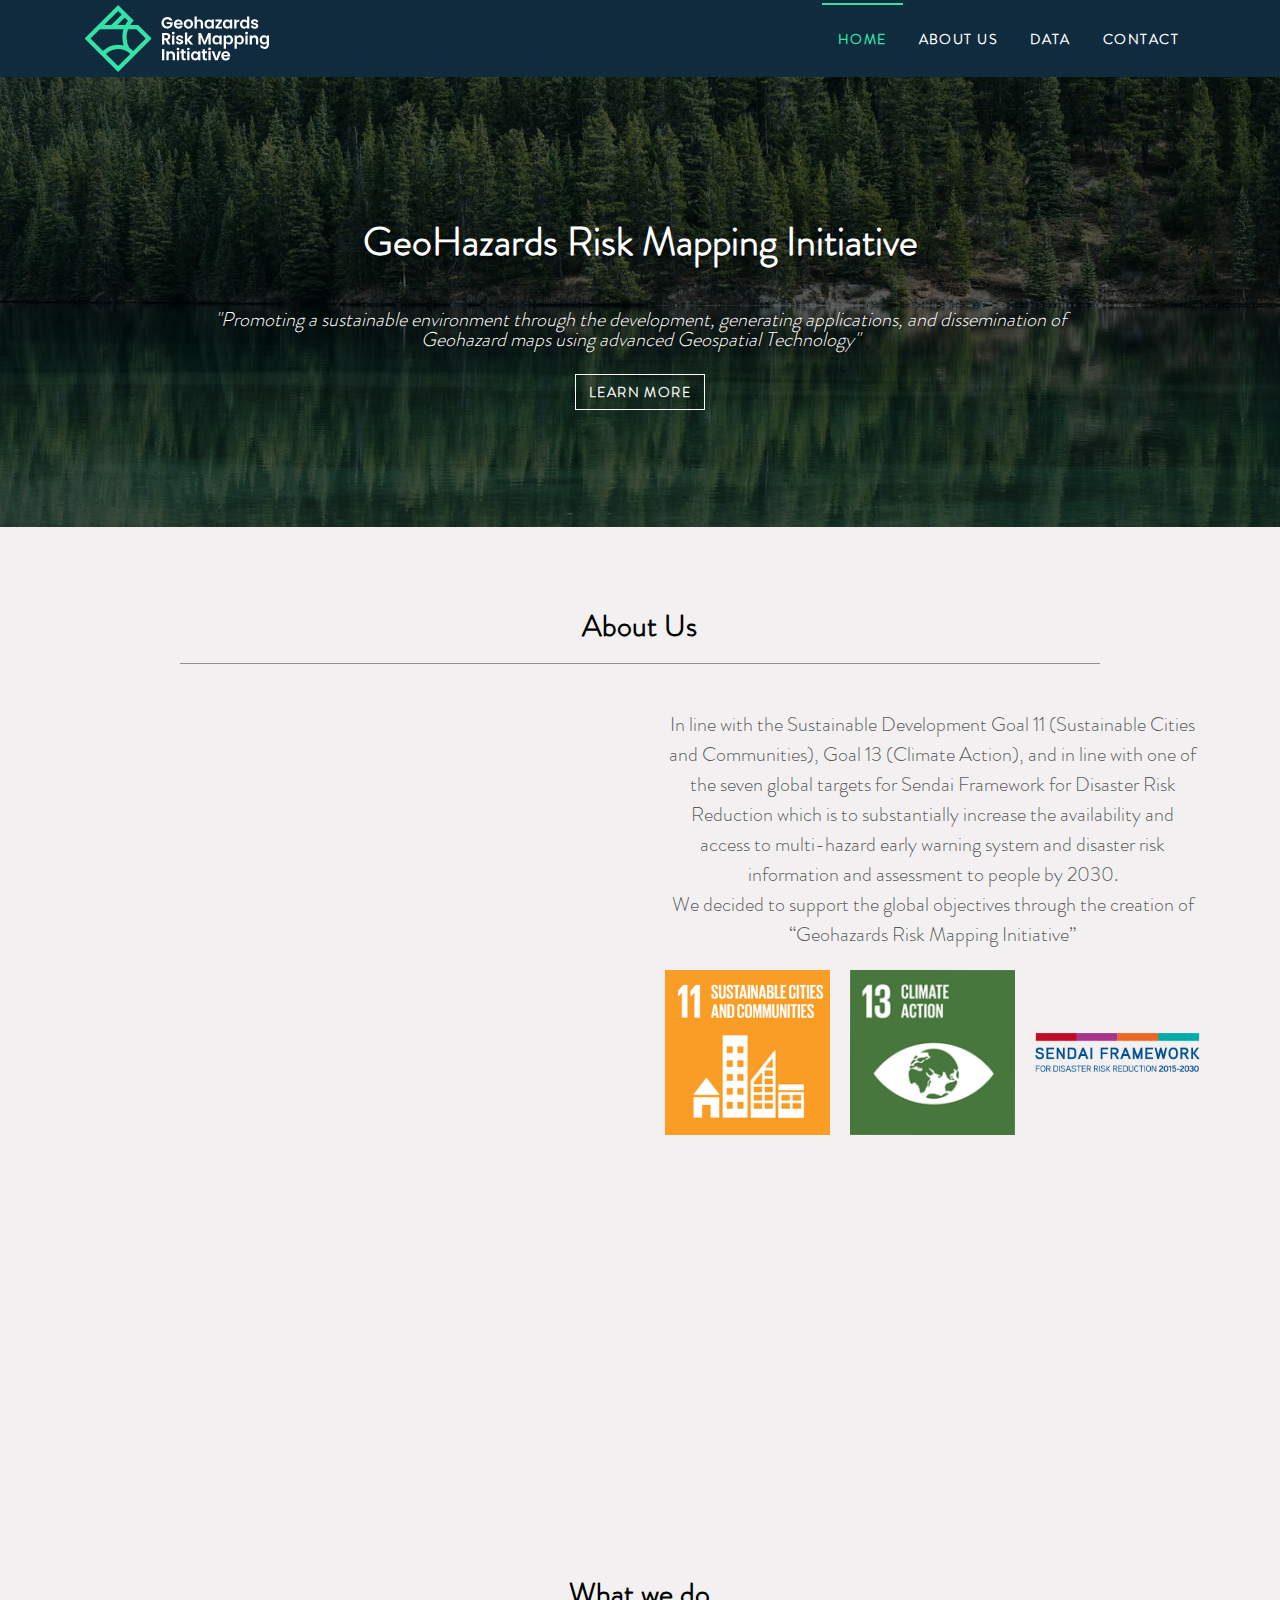
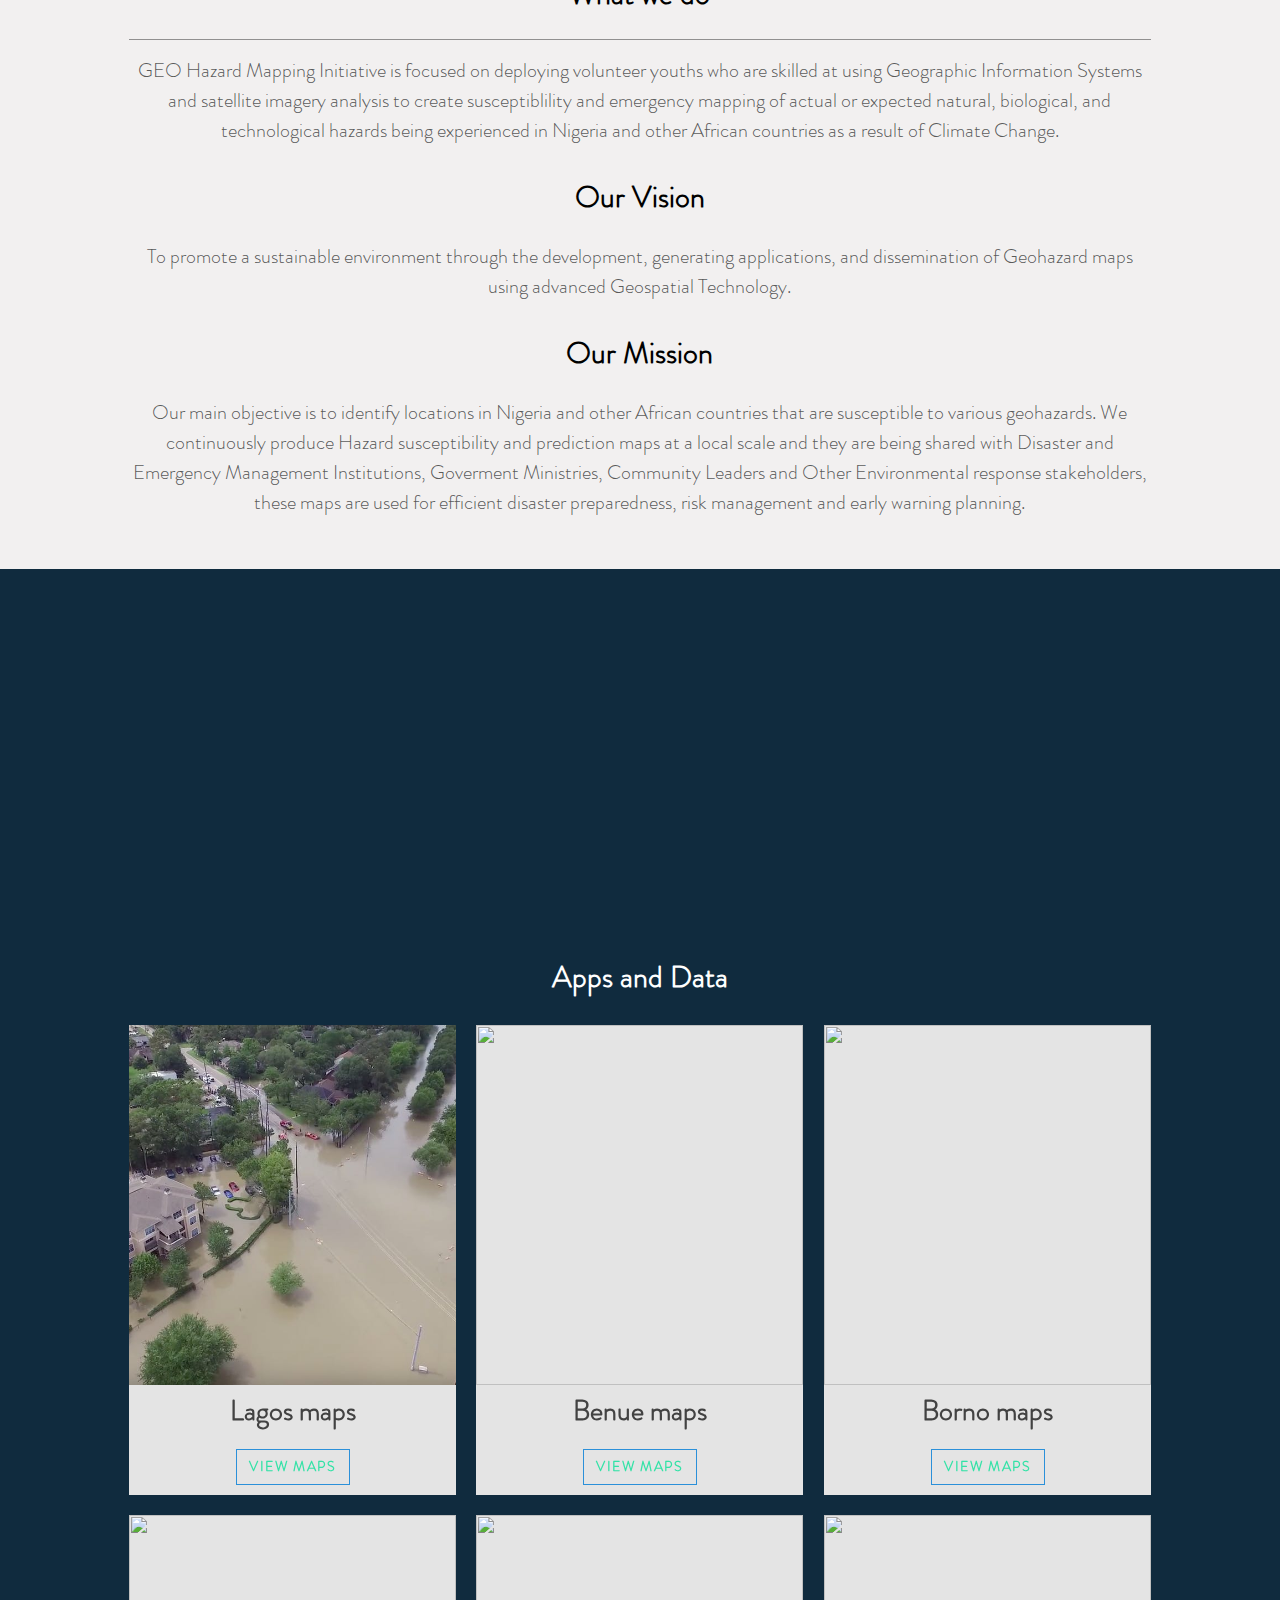
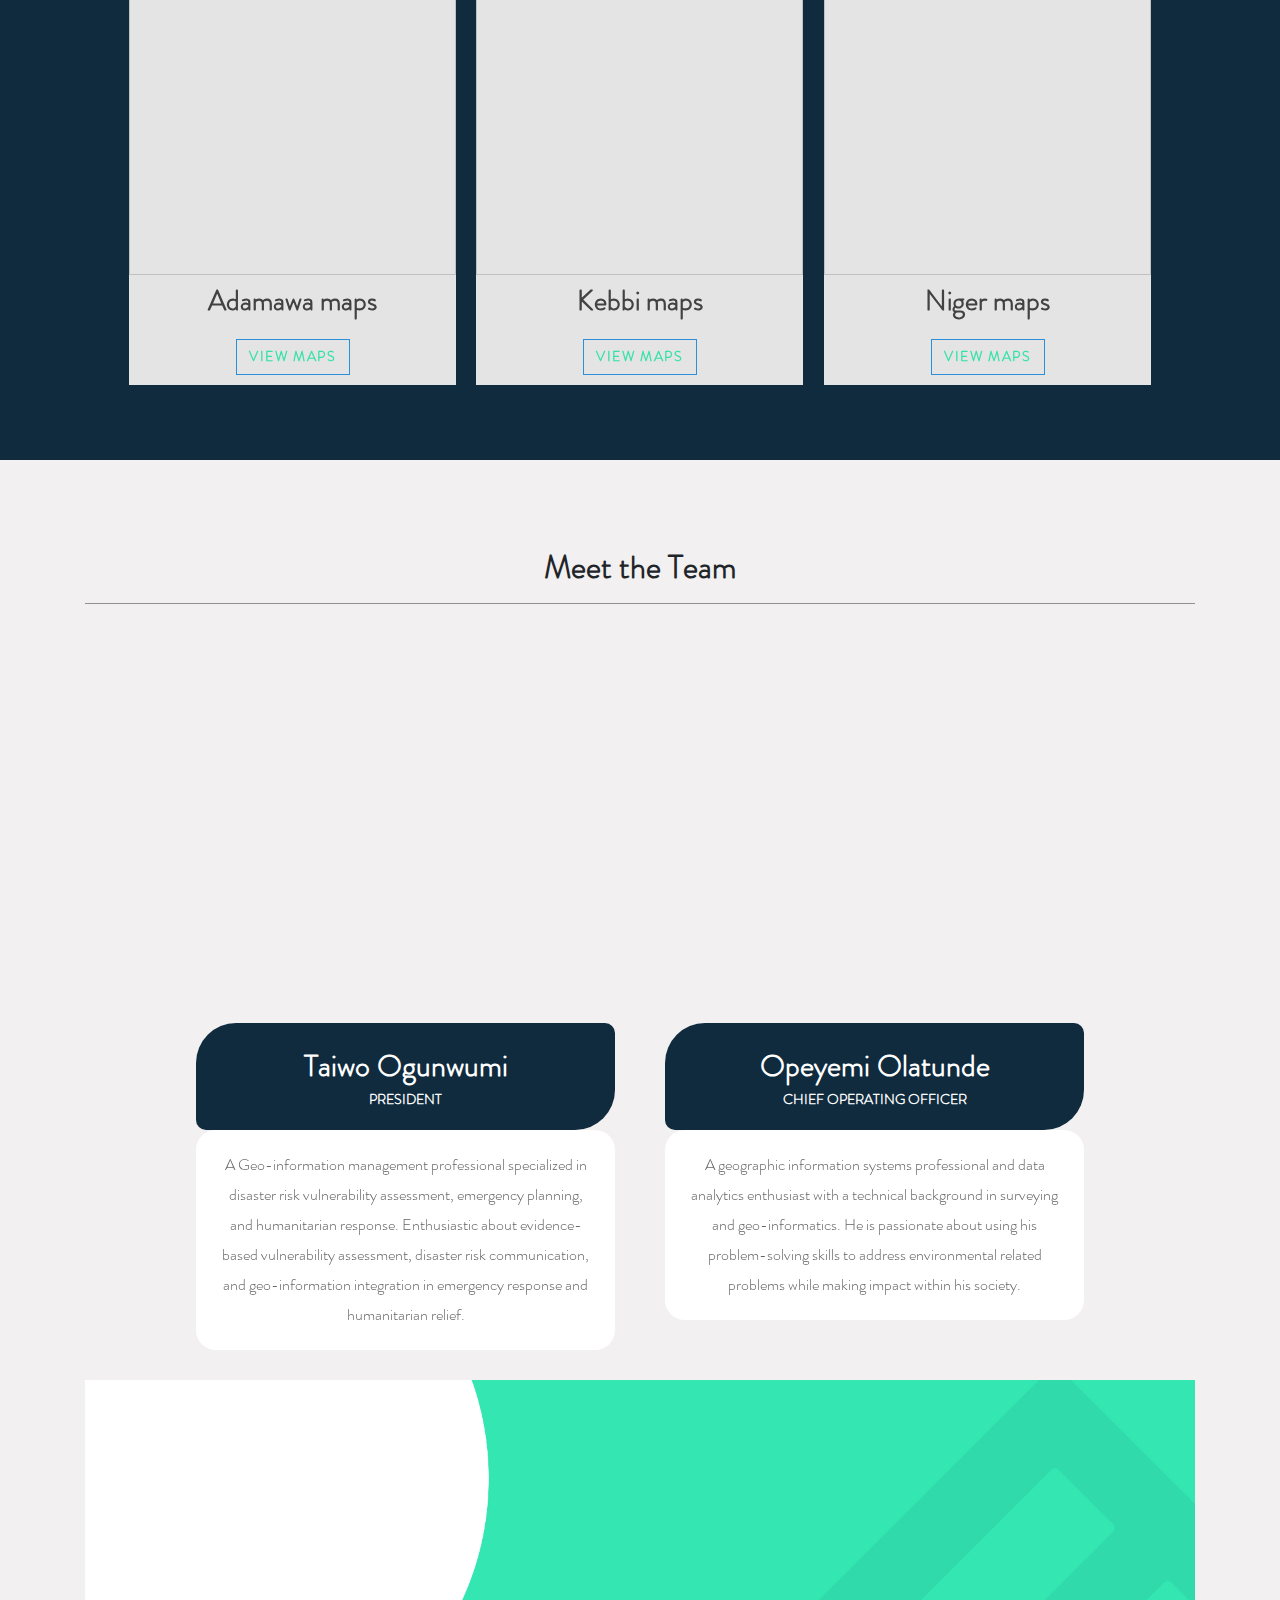
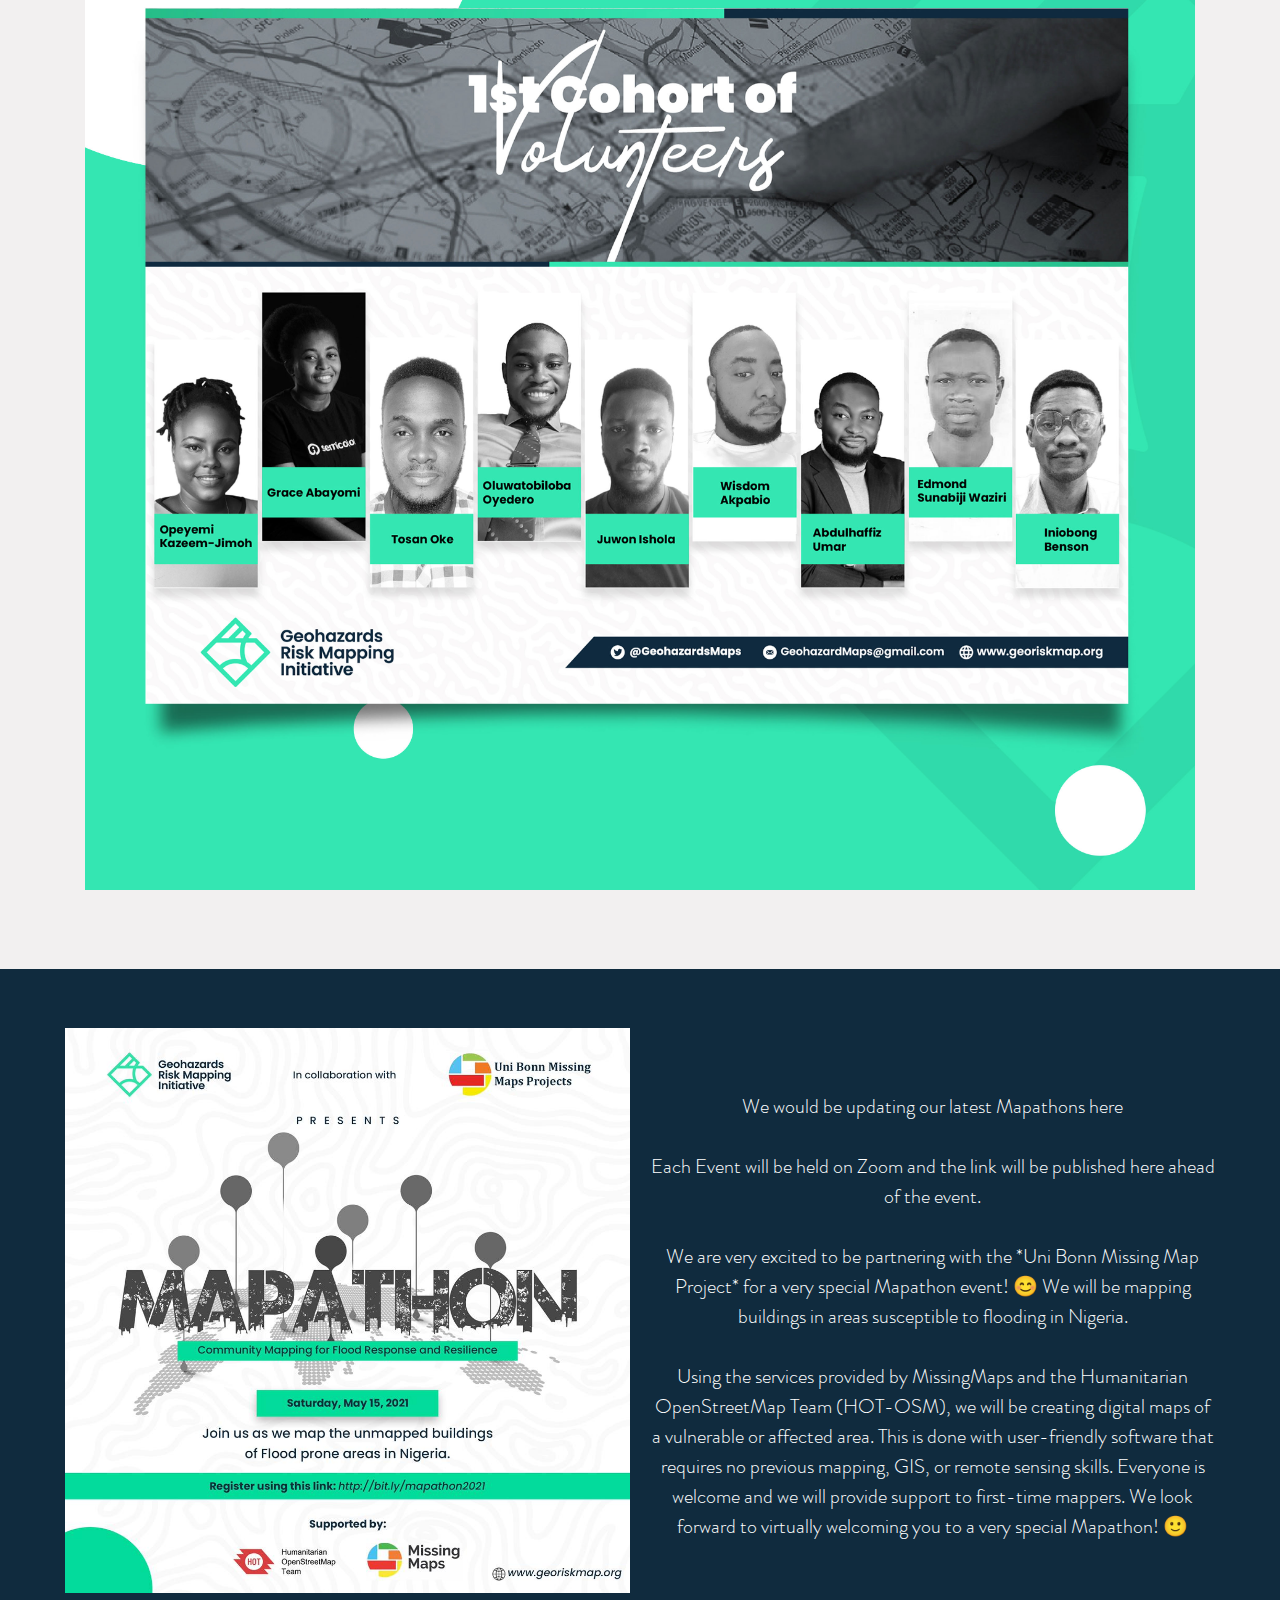
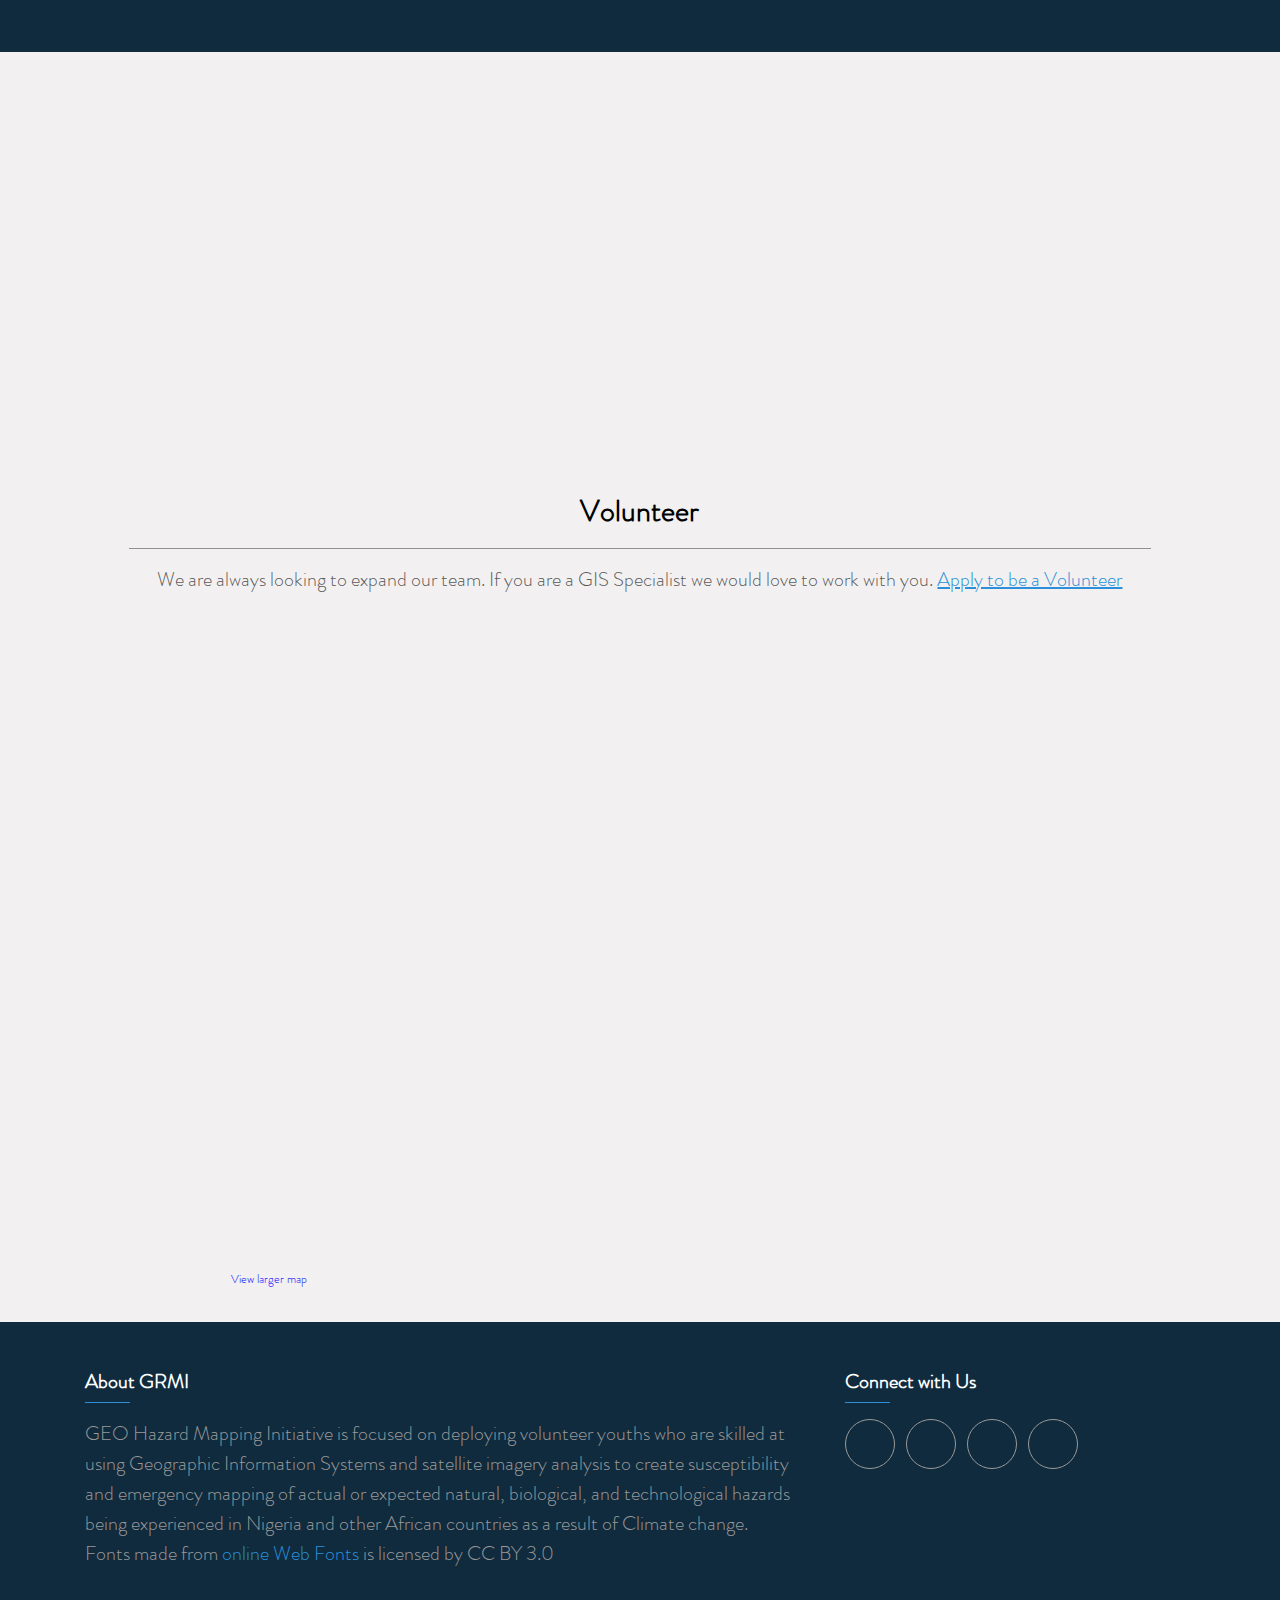
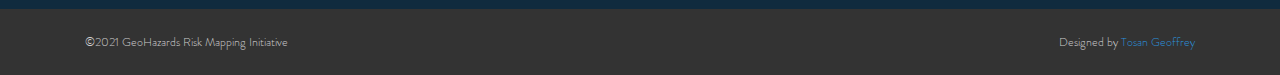
==== commit 006e3fa1: "edited font" ====
--- a/index.html
+++ b/index.html
@@ -28,7 +28,7 @@
     <link rel="shortcut icon" href="Images/LOGO PNGs/favicon.png">
     <!-- fonts -->
     
-
+   
     <link rel="stylesheet" href="style.css" type="text/css">
 
     <!-- Tweaks for older IEs--><!--[if lt IE 9]>
@@ -238,7 +238,7 @@
               <!-- adamawa -->
               <div class="hvr-glow card-ctn hvr-grow">
                 
-                  <img src="images/pexels-kelly-lacy-4170441.jpg" alt="" class="img-fluid">
+                  <img src="images/flood22.jpg" alt="" class="img-fluid">
                   <h3 class=" ">Adamawa maps</h3>
                 
                 <a 
@@ -255,7 +255,7 @@
               <!-- kebbi -->
               <div class="hvr-glow card-ctn hvr-grow">
                 
-                  <img src="images/pexels-kelly-lacy-4170441.jpg" alt="" class="img-fluid">
+                  <img src="images/FLOOD5.jpg" alt="" class="img-fluid">
                   <h3 class=" ">Kebbi maps</h3>
                 
                 <a 
@@ -272,7 +272,7 @@
               <!-- niger -->
               <div class="hvr-glow card-ctn hvr-grow">
                 
-                  <img src="images/pexels-kelly-lacy-4170441.jpg" alt="" class="img-fluid">
+                  <img src="images/FLOOD6.jpg" alt="" class="img-fluid">
                 <h3 class=" ">Niger maps</h3>
                 
                 <a 
@@ -553,8 +553,11 @@
             <div class="row contact-us">
               <div class="col-lg-8 mb-4 col-md-6 ">
                 <h5 class="lined  mb-3">About GRMI</h5>
-                <p class="text-muted text-medium">GEO Hazard Mapping Initiative is focused on deploying volunteer youths who are skilled at using Geographic Information Systems and satellite imagery analysis to create susceptibility and emergency mapping of actual or expected natural, biological, and technological hazards being experienced in Nigeria and other African countries as a result of Climate change.</p>
-                
+                <p class="text-muted text-medium">GEO Hazard Mapping Initiative is focused on deploying volunteer youths who are skilled at using Geographic Information Systems and satellite imagery analysis to create susceptibility and emergency mapping of actual or expected natural, biological, and technological hazards being experienced in Nigeria and other African countries as a result of Climate change. 
+                  <br>
+                  Fonts made from <a href="http://www.onlinewebfonts.com">online Web Fonts</a> is licensed by CC BY 3.0
+                </p>
+               
               </div>
               
               <div class="col-lg-4 col-md-6 mb-4">
@@ -587,11 +590,6 @@
 
 <!-- JavaScript files-->
 
-        <script src="vendor/jquery/jquery.min.js"></script>
-        <script src="vendor/bootstrap/js/bootstrap.bundle.min.js"></script>
-        <script src="vendor/lightbox2/js/lightbox.min.js"></script>
-        <script src="vendor/leaflet/leaflet.js"></script>
-        <script src="js/front.js"></script>
 
 
         <script src="https://cdn.jsdelivr.net/npm/bootstrap@5.1.0/dist/js/bootstrap.min.js" integrity="sha384-cn7l7gDp0eyniUwwAZgrzD06kc/tftFf19TOAs2zVinnD/C7E91j9yyk5//jjpt/" crossorigin="anonymous"></script>
@@ -602,6 +600,8 @@
         <script src="https://stackpath.bootstrapcdn.com/bootstrap/4.4.1/js/bootstrap.min.js" integrity="sha384-wfSDF2E50Y2D1uUdj0O3uMBJnjuUD4Ih7YwaYd1iqfktj0Uod8GCExl3Og8ifwB6" crossorigin="anonymous"></script>
         
         <script src="/script.js"></script> 
+
+        
     
     
 
--- a/css/style.default.css
+++ b/css/style.default.css
@@ -1,11 +1,23 @@
+/* @font-face {font-family: "BrandonGrotW01-Light";
+  src: url("/fonts/Brandon\ Grot\ W01\ Light.eot"); 
+  src: url("/fonts/Brandon\ Grot\ W01\ Light.eot?#iefix") format("embedded-opentype"), 
+  url("/fonts/Brandon\ Grot\ W01\ Light.woff2") format("woff2"), 
+  url("/fonts/Brandon\ Grot\ W01\ Light.woff") format("woff"), 
+  url("/fonts/Brandon\ Grot\ W01\ Light.ttf") format("truetype"), 
+  url("/fonts/Brandon\ Grot\ W01\ Light.svg#BrandonGrotW01-Light") format("svg");
+} */
+
+
 @font-face {font-family: "BrandonGrotW01-Light";
-  src: url("/fonts/Brandon\ Grot\ W01\ Light.eot"); /* IE9*/
-  src: url("/fonts/Brandon\ Grot\ W01\ Light.eot?#iefix") format("embedded-opentype"), /* IE6-IE8 */
-  url("/fonts/Brandon\ Grot\ W01\ Light.woff2") format("woff2"), /* chrome firefox */
-  url("/fonts/Brandon\ Grot\ W01\ Light.woff") format("woff"), /* chrome firefox */
-  url("/fonts/Brandon\ Grot\ W01\ Light.ttf") format("truetype"), /* chrome firefox opera Safari, Android, iOS 4.2+*/
-  url("/fonts/Brandon\ Grot\ W01\ Light.svg#BrandonGrotW01-Light") format("svg"); /* iOS 4.1- */
-}
+  src: url("/fonts/@font-face/6dd2f2510b4a00a5461b2455928209c2.eot"); /* IE9*/
+  src: url("/fonts/@font-face/6dd2f2510b4a00a5461b2455928209c2.eot?#iefix") format("embedded-opentype"), /* IE6-IE8 */
+  url("/fonts/@font-face/6dd2f2510b4a00a5461b2455928209c2.woff2") format("woff2"), /* chrome、firefox */
+  url("/fonts/@font-face/6dd2f2510b4a00a5461b2455928209c2.woff") format("woff"), /* chrome、firefox */
+  url("/fonts/@font-face/6dd2f2510b4a00a5461b2455928209c2.ttf") format("truetype"), /* chrome、firefox、opera、Safari, Android, iOS 4.2+*/
+  url("/fonts/@font-face/6dd2f2510b4a00a5461b2455928209c2.svg#Brandon Grot W01 Light") format("svg"); /* iOS 4.1- */
+}
+
+
 
 
 /*
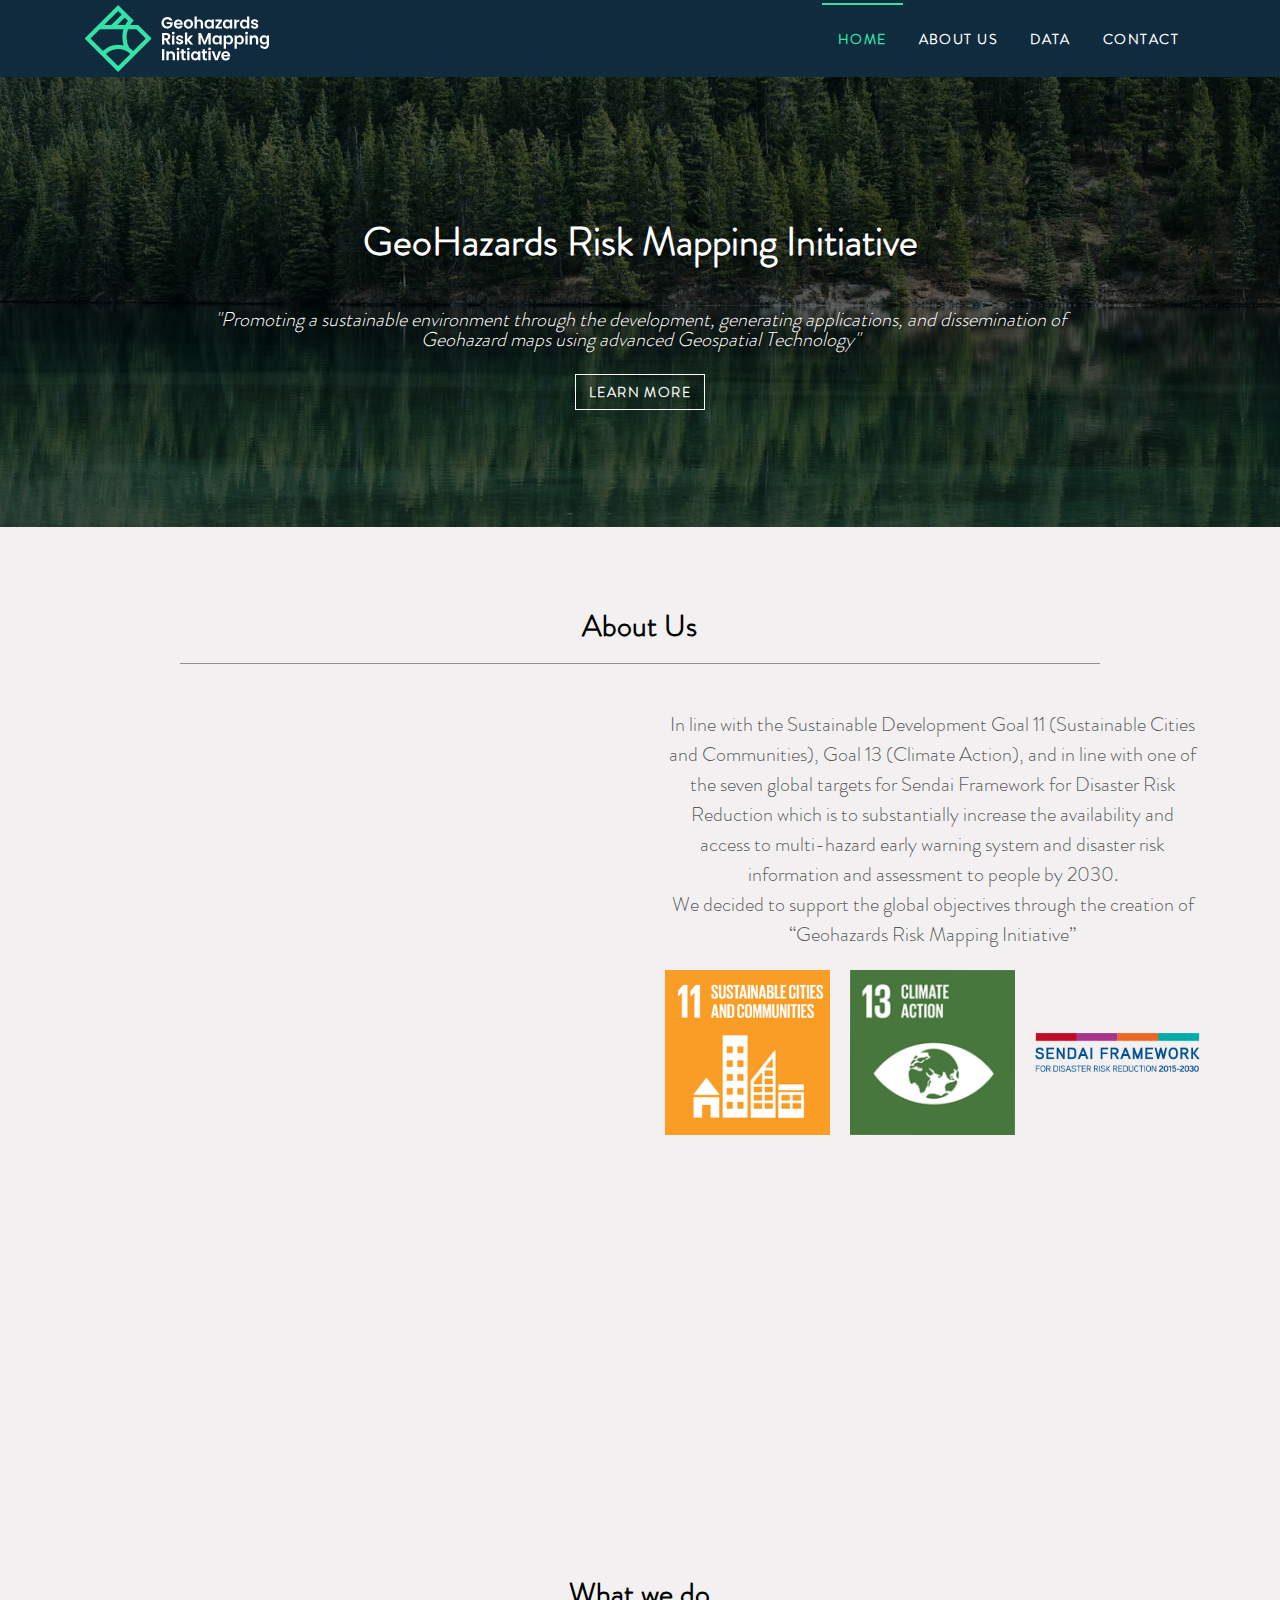
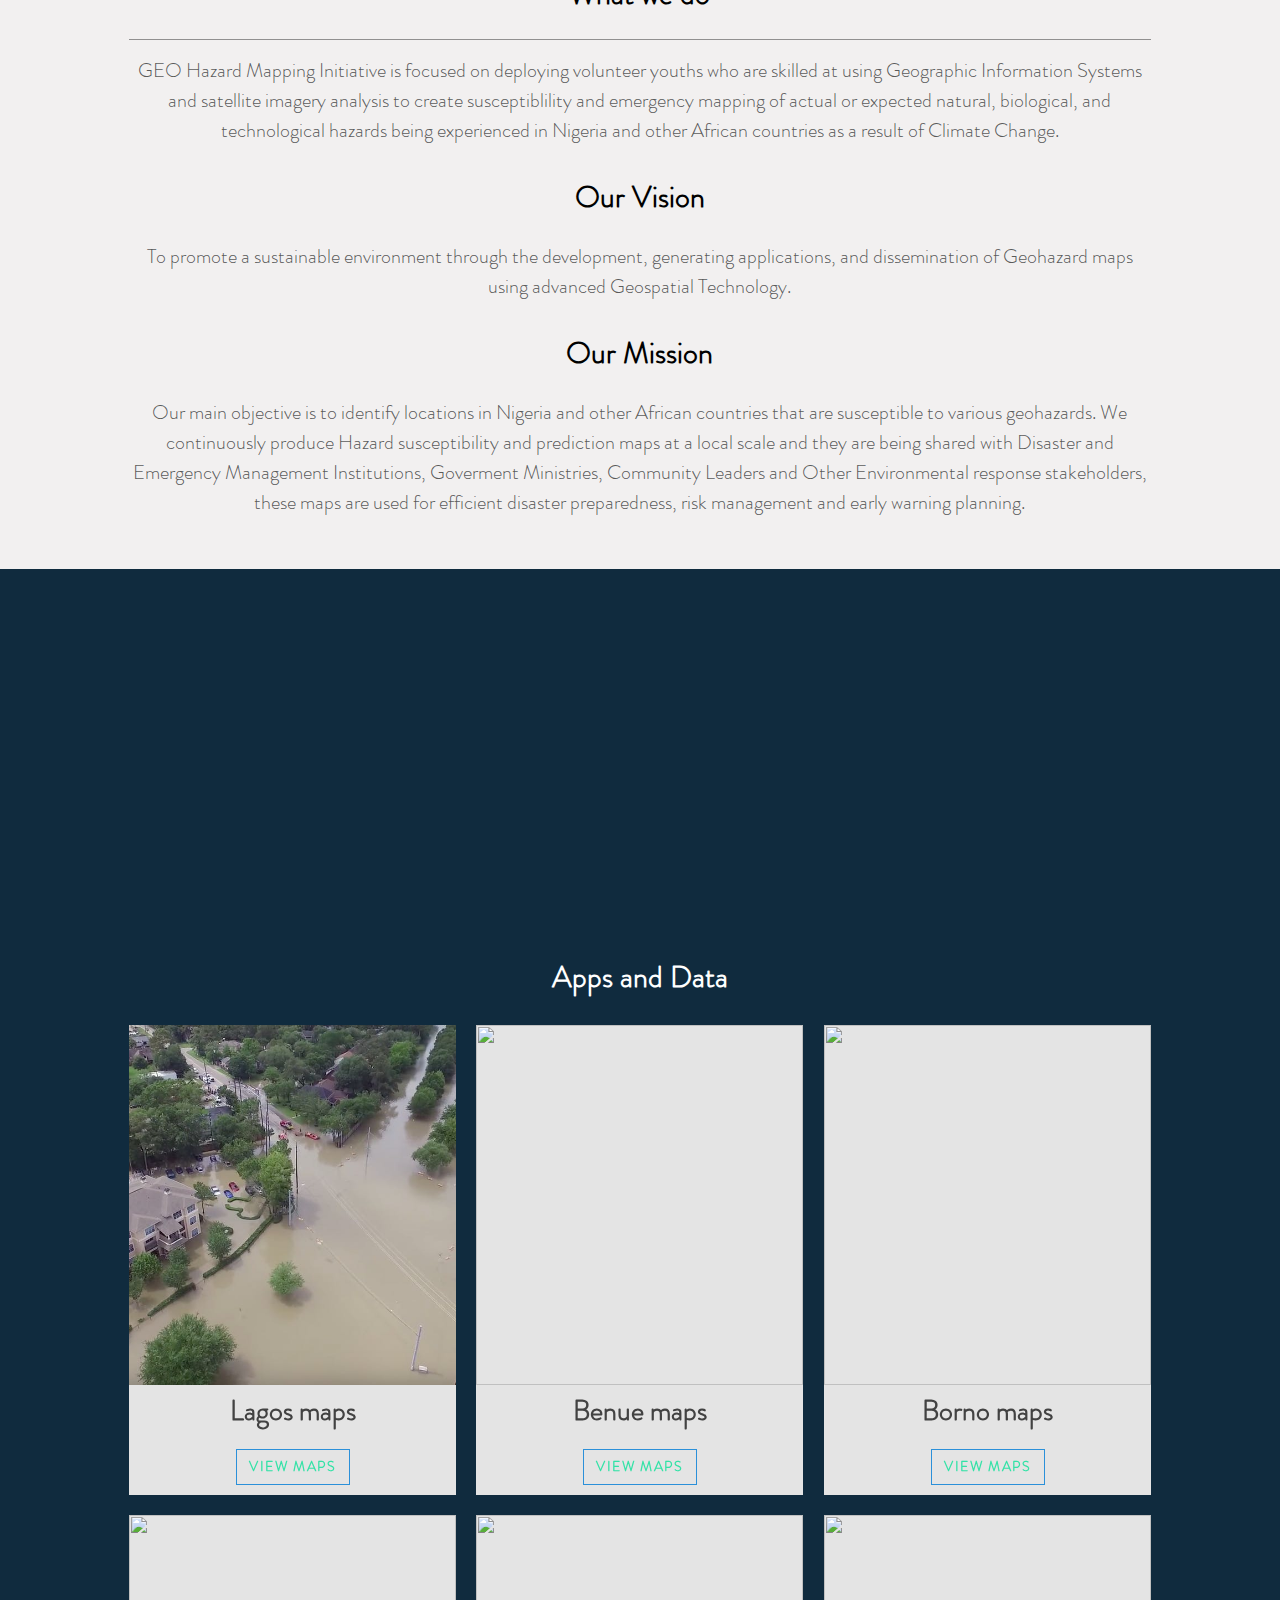
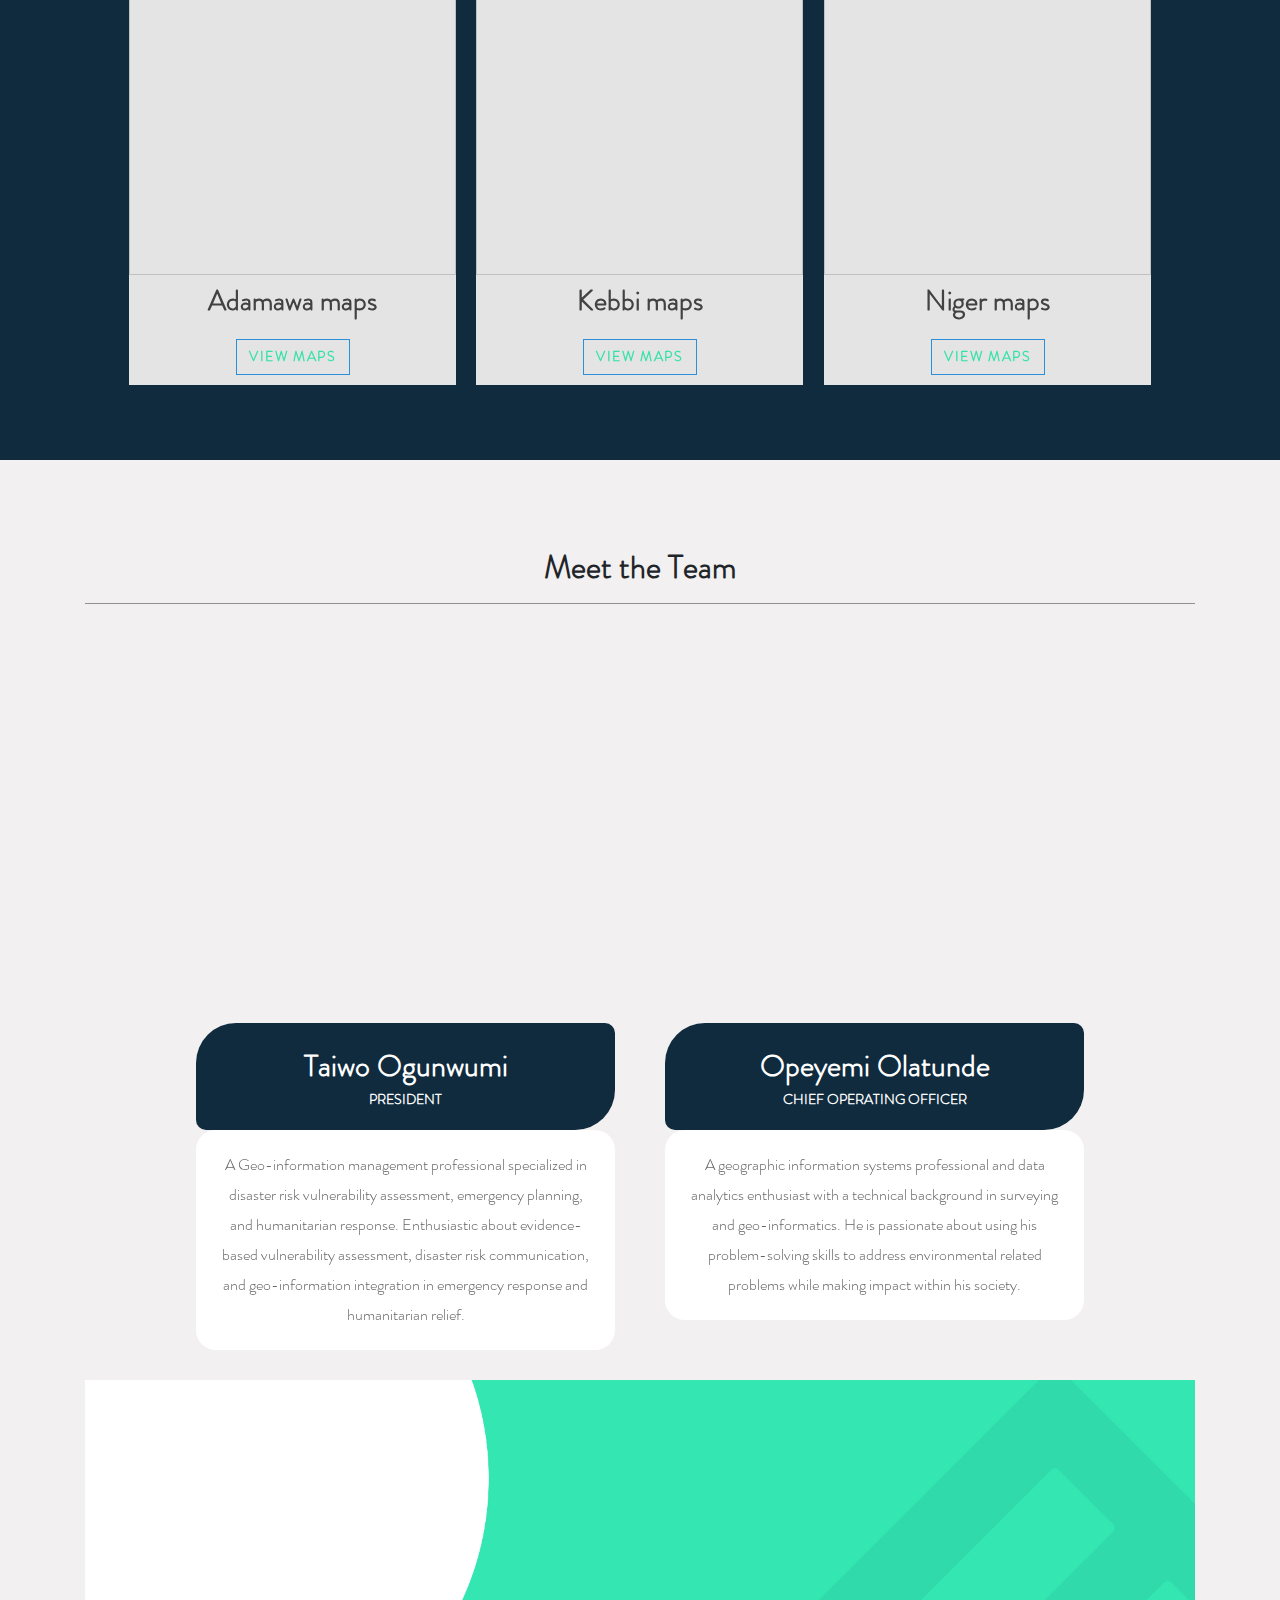
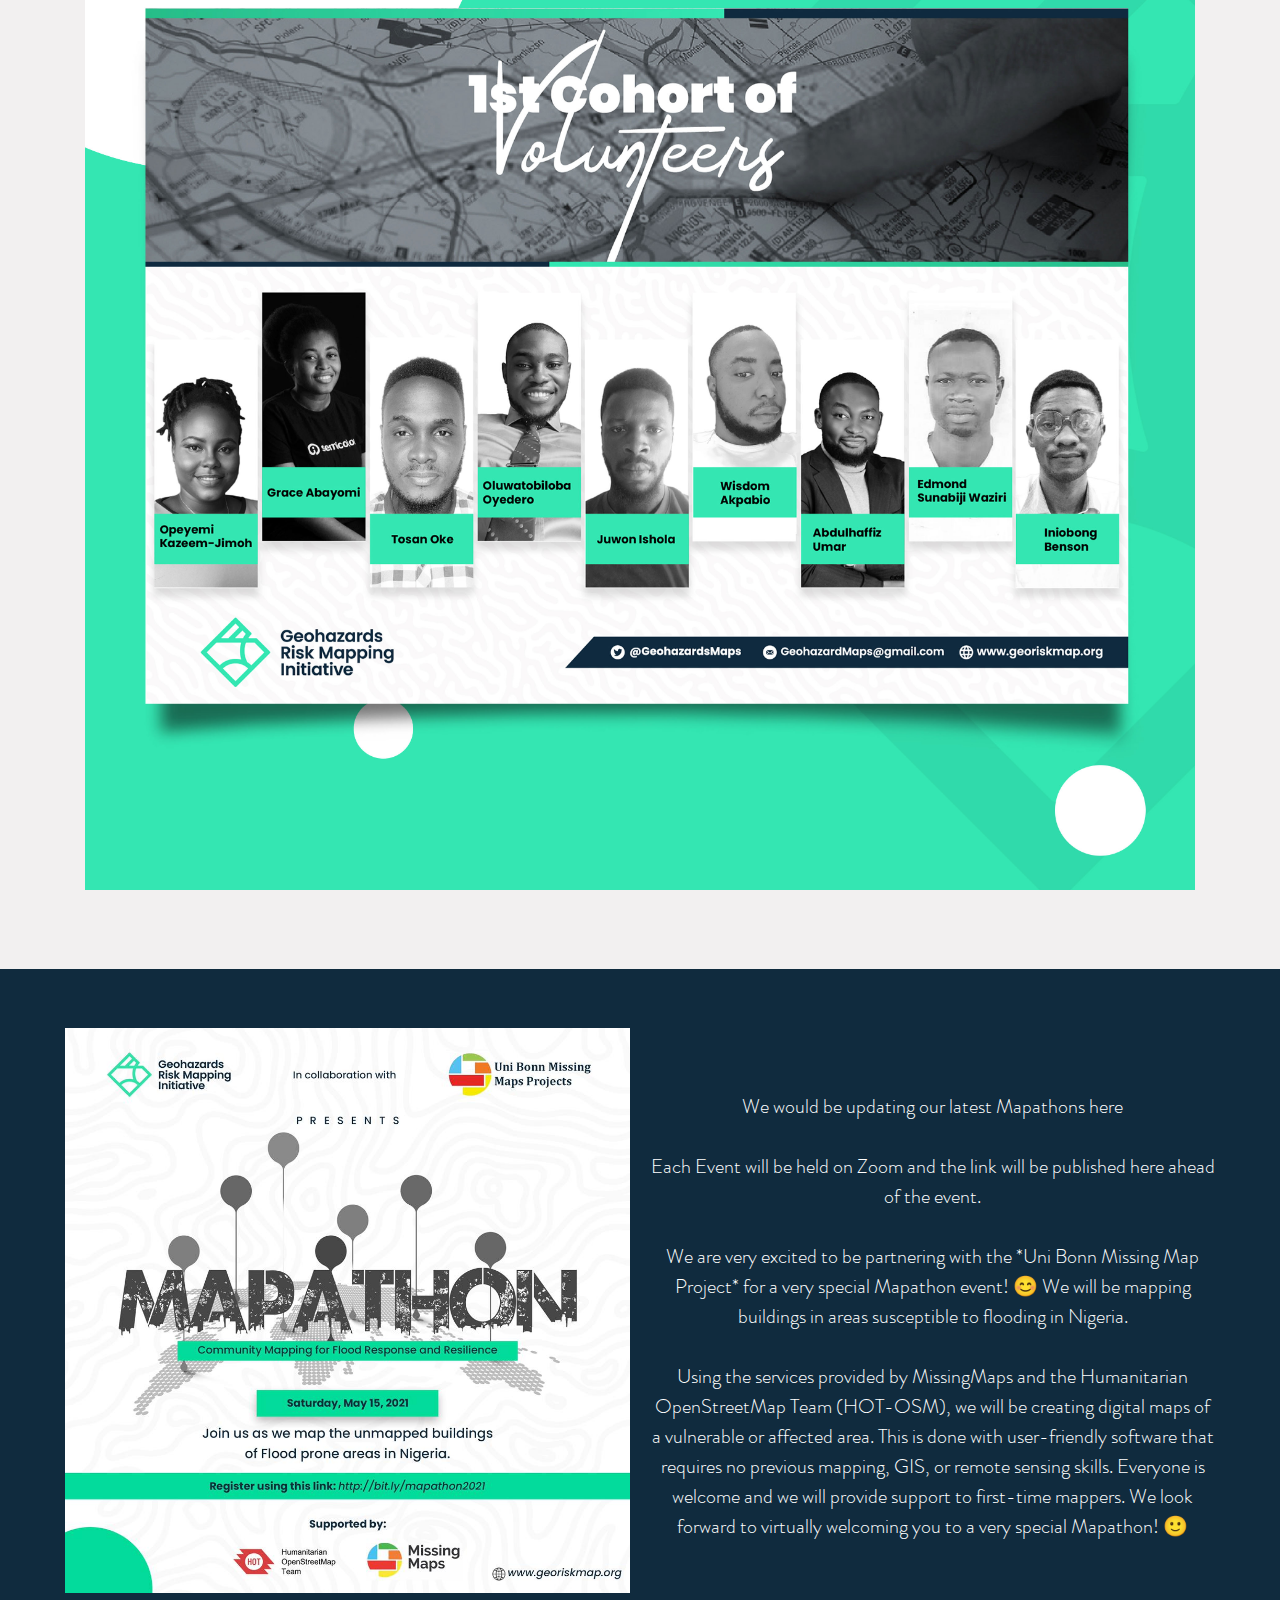
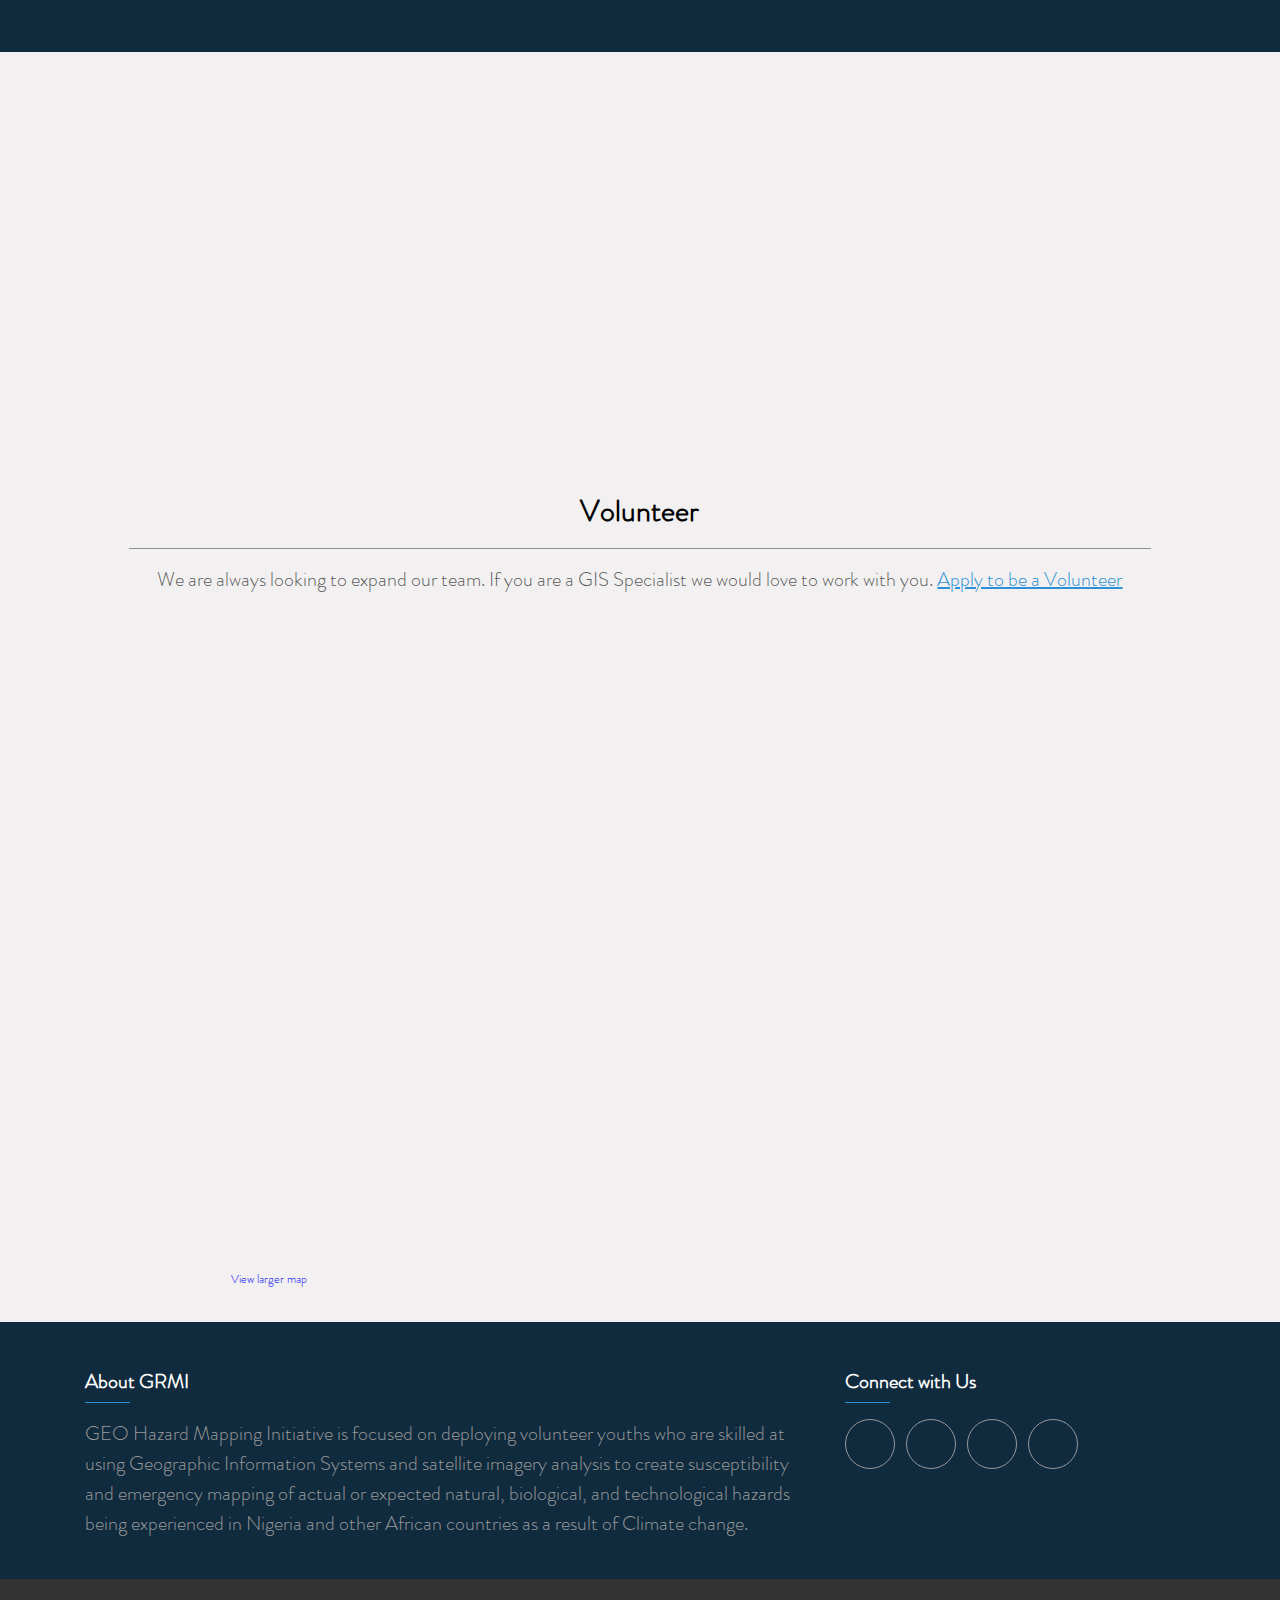
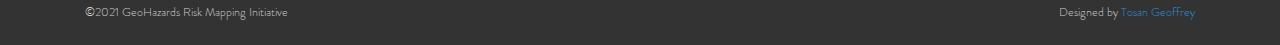
==== commit bd4c7462: "Update index.html" ====
--- a/index.html
+++ b/index.html
@@ -554,8 +554,7 @@
               <div class="col-lg-8 mb-4 col-md-6 ">
                 <h5 class="lined  mb-3">About GRMI</h5>
                 <p class="text-muted text-medium">GEO Hazard Mapping Initiative is focused on deploying volunteer youths who are skilled at using Geographic Information Systems and satellite imagery analysis to create susceptibility and emergency mapping of actual or expected natural, biological, and technological hazards being experienced in Nigeria and other African countries as a result of Climate change. 
-                  <br>
-                  Fonts made from <a href="http://www.onlinewebfonts.com">online Web Fonts</a> is licensed by CC BY 3.0
+                  
                 </p>
                
               </div>
@@ -601,7 +600,7 @@
         
         <script src="/script.js"></script> 
 
-        
+
     
     
 
--- a/css/style.default.css
+++ b/css/style.default.css
@@ -8,13 +8,13 @@
 } */
 
 
-@font-face {font-family: "BrandonGrotW01-Light";
-  src: url("/fonts/@font-face/6dd2f2510b4a00a5461b2455928209c2.eot"); /* IE9*/
-  src: url("/fonts/@font-face/6dd2f2510b4a00a5461b2455928209c2.eot?#iefix") format("embedded-opentype"), /* IE6-IE8 */
-  url("/fonts/@font-face/6dd2f2510b4a00a5461b2455928209c2.woff2") format("woff2"), /* chrome、firefox */
-  url("/fonts/@font-face/6dd2f2510b4a00a5461b2455928209c2.woff") format("woff"), /* chrome、firefox */
-  url("/fonts/@font-face/6dd2f2510b4a00a5461b2455928209c2.ttf") format("truetype"), /* chrome、firefox、opera、Safari, Android, iOS 4.2+*/
-  url("/fonts/@font-face/6dd2f2510b4a00a5461b2455928209c2.svg#Brandon Grot W01 Light") format("svg"); /* iOS 4.1- */
+@font-face {
+  font-family: 'BrandonGrotW01-Light';
+    src: 
+        url("/fonts/@font-face/6dd2f2510b4a00a5461b2455928209c2.woff2") format("woff2"), 
+        url("/fonts/@font-face/6dd2f2510b4a00a5461b2455928209c2.woff") format("woff"), 
+        url("/fonts/@font-face/6dd2f2510b4a00a5461b2455928209c2.ttf") format("truetype") 
+  
 }
 
 
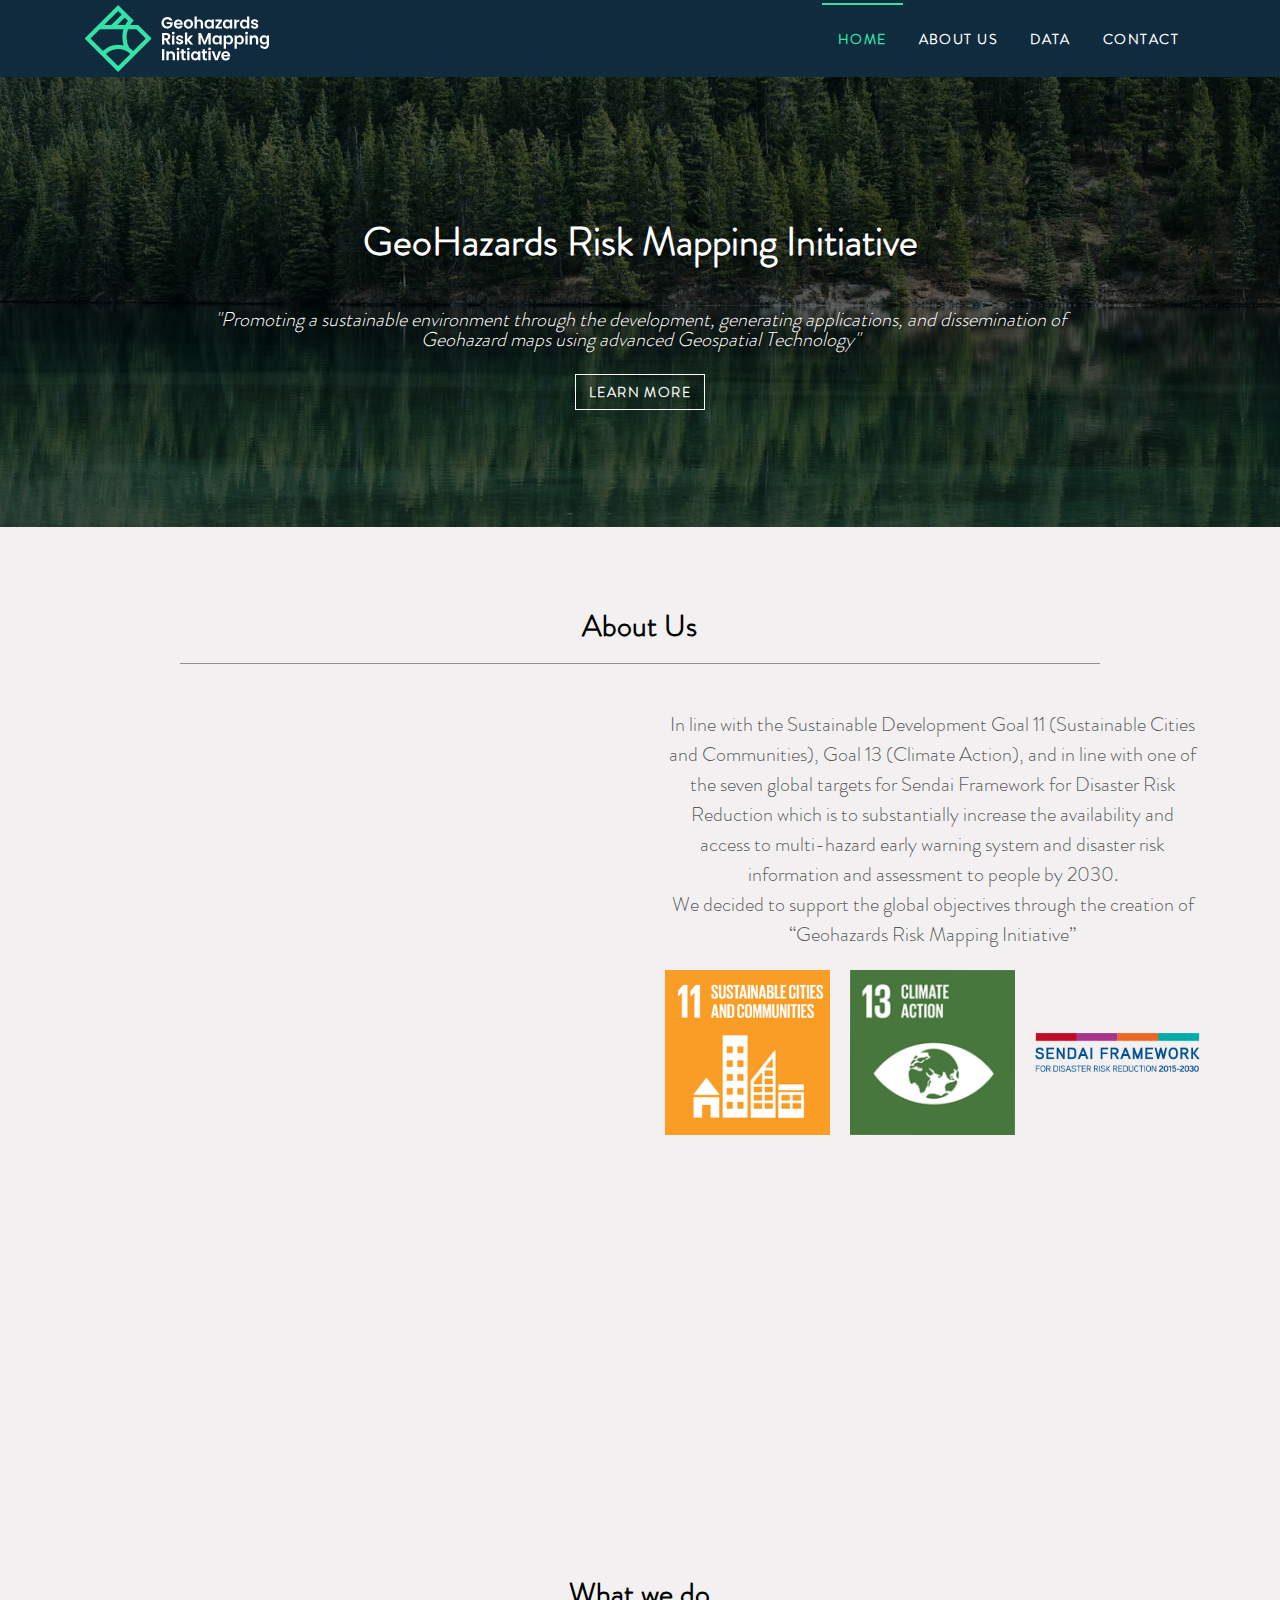
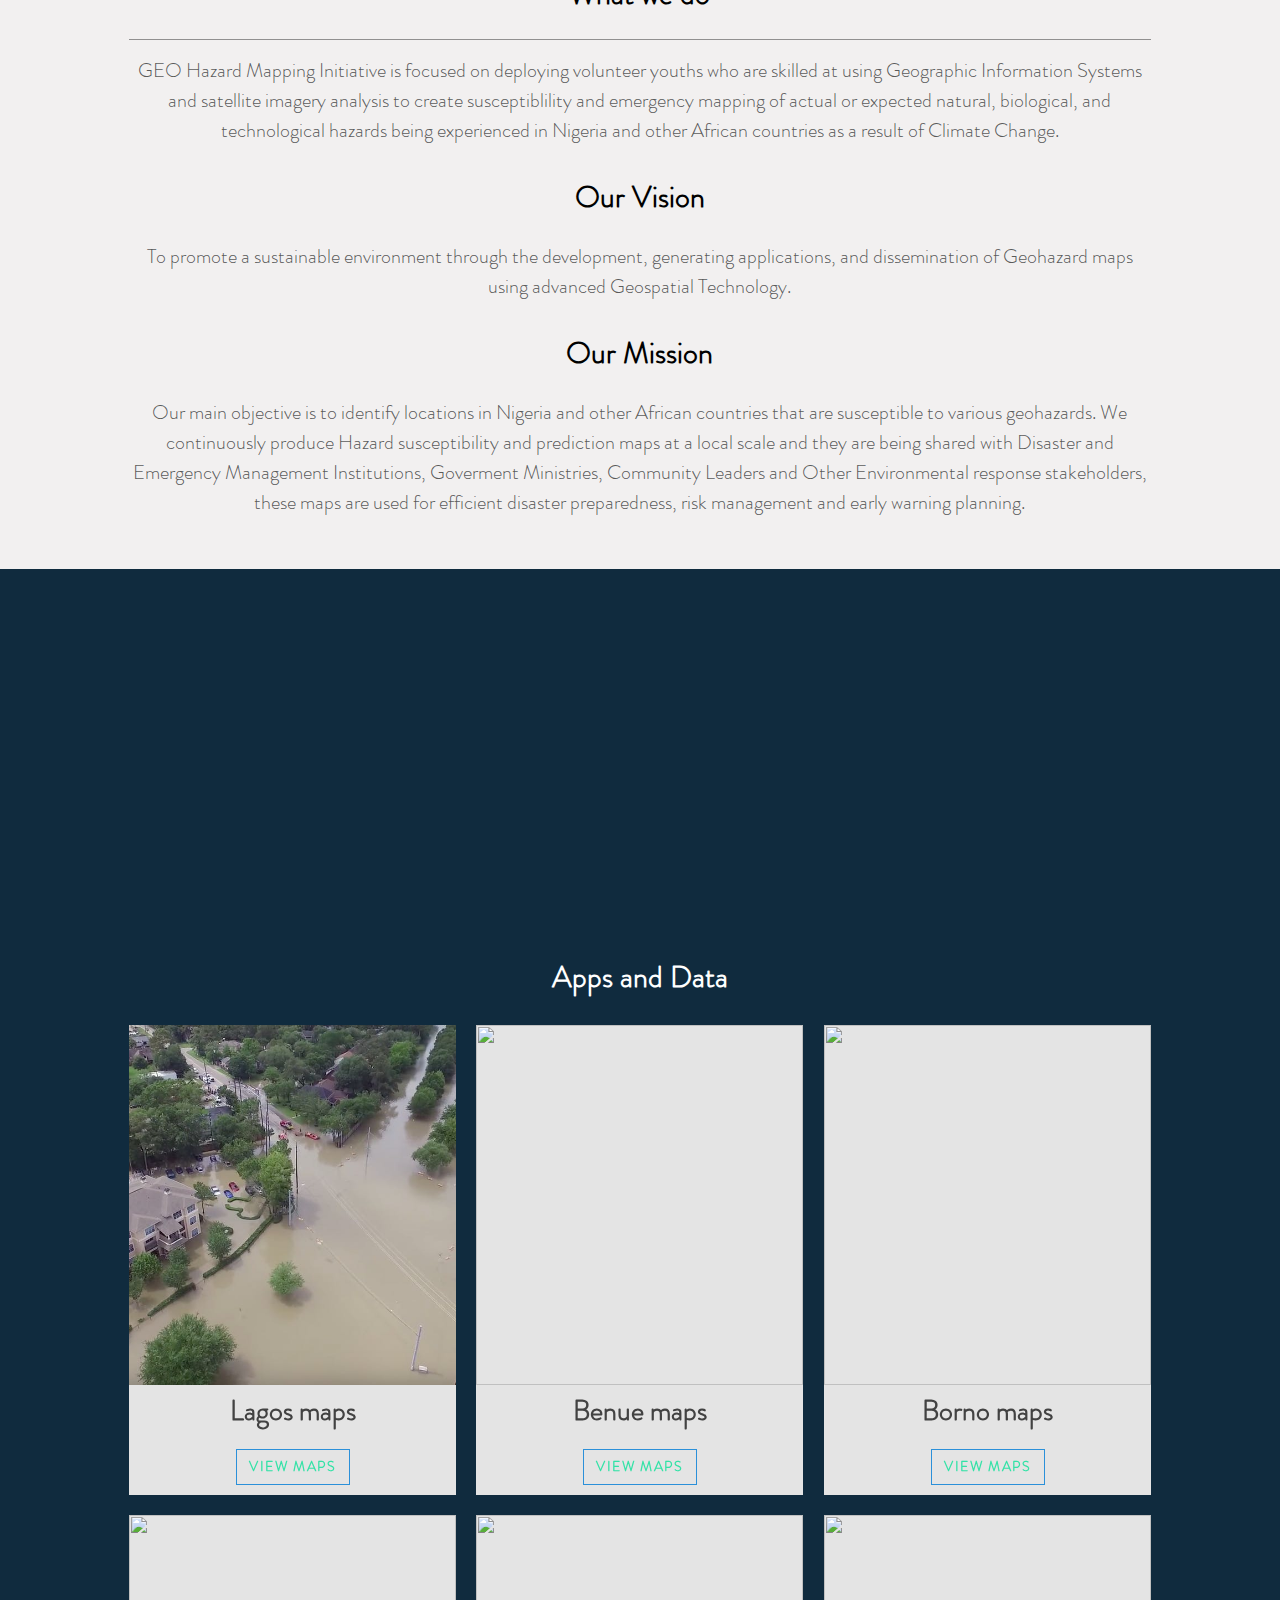
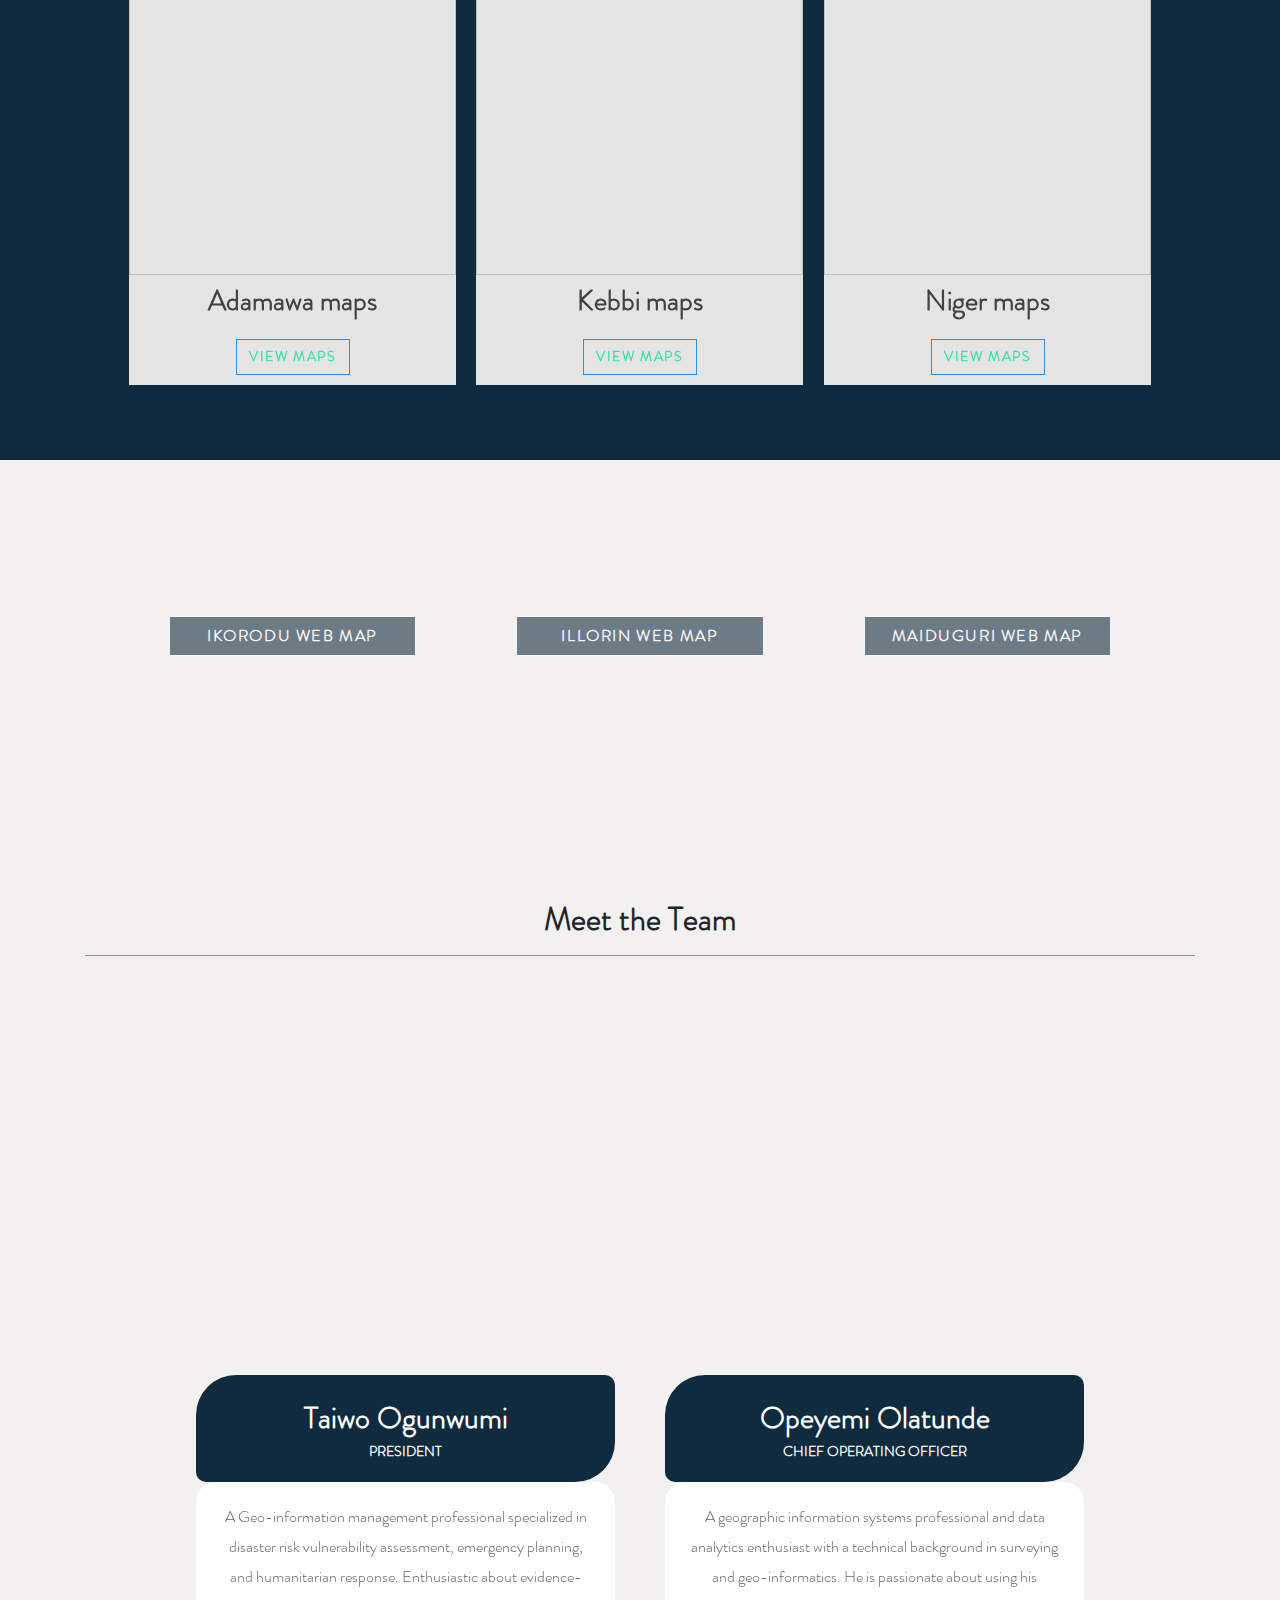
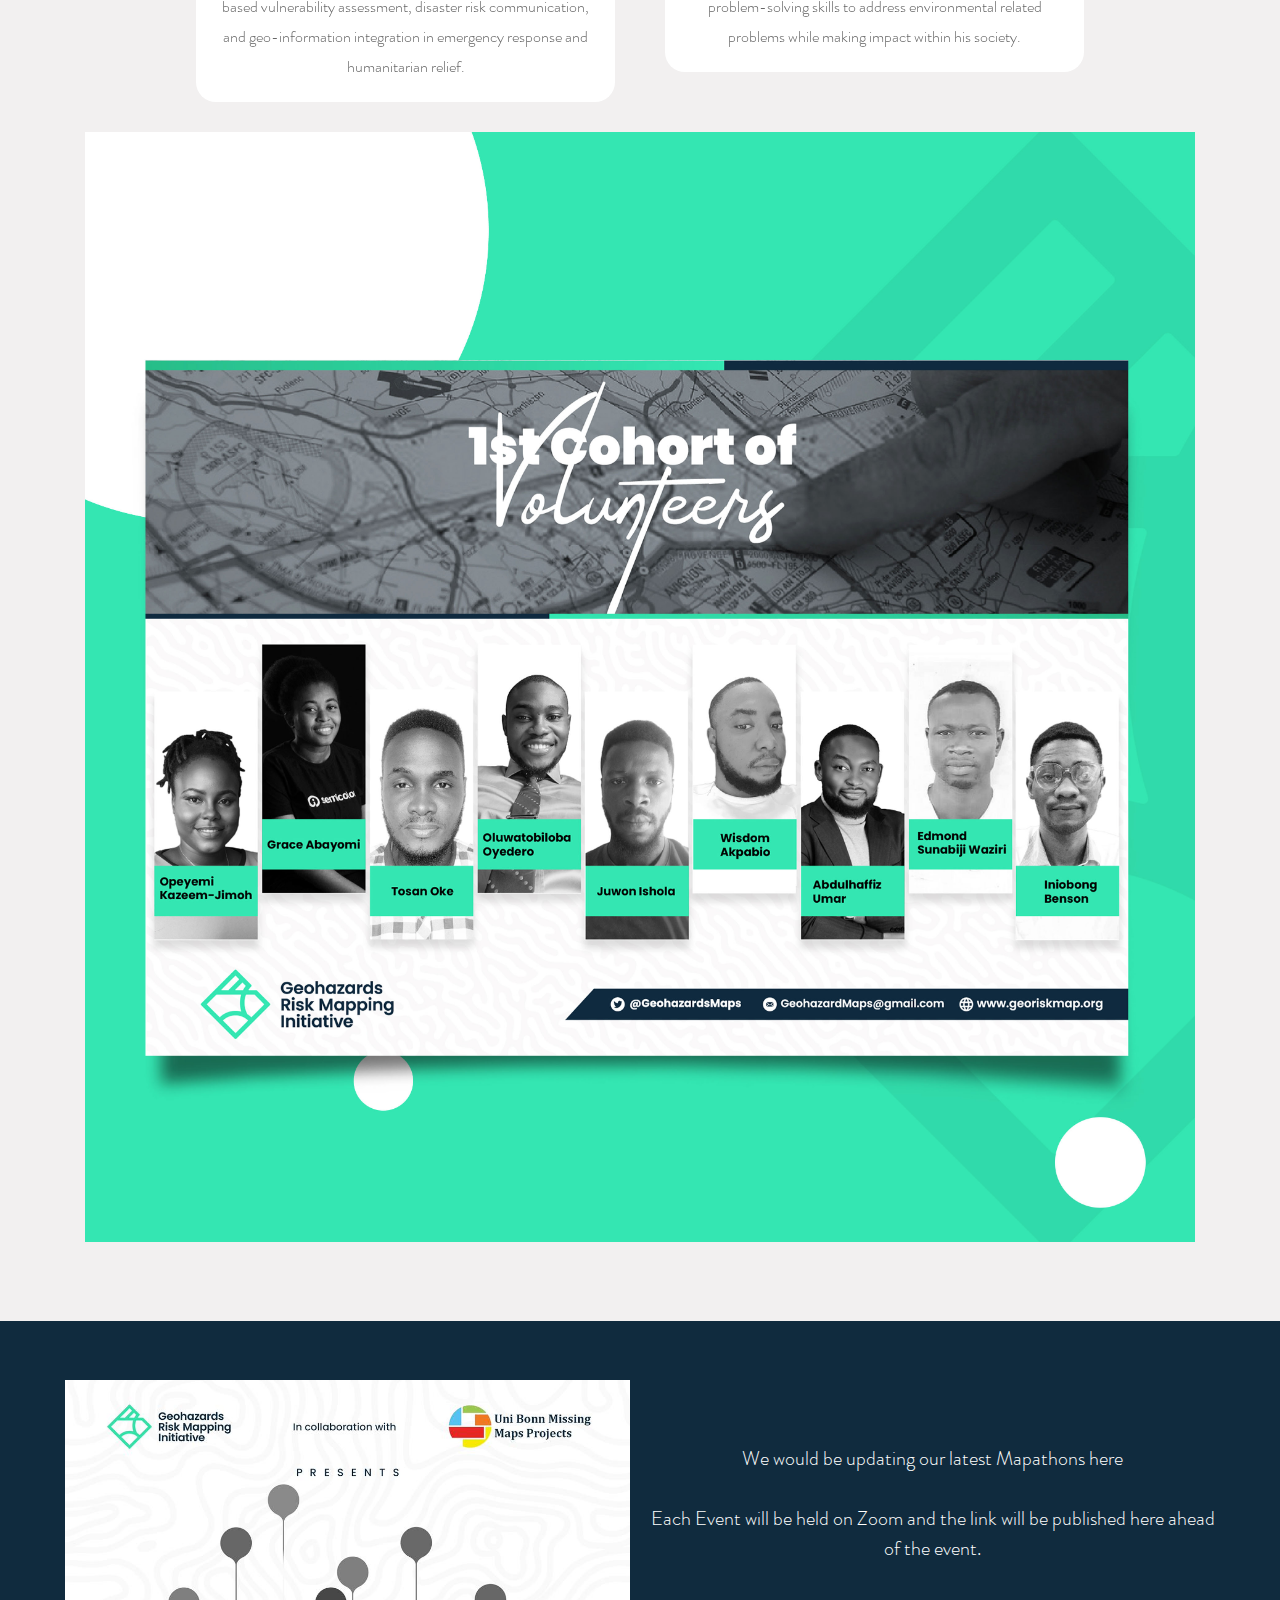
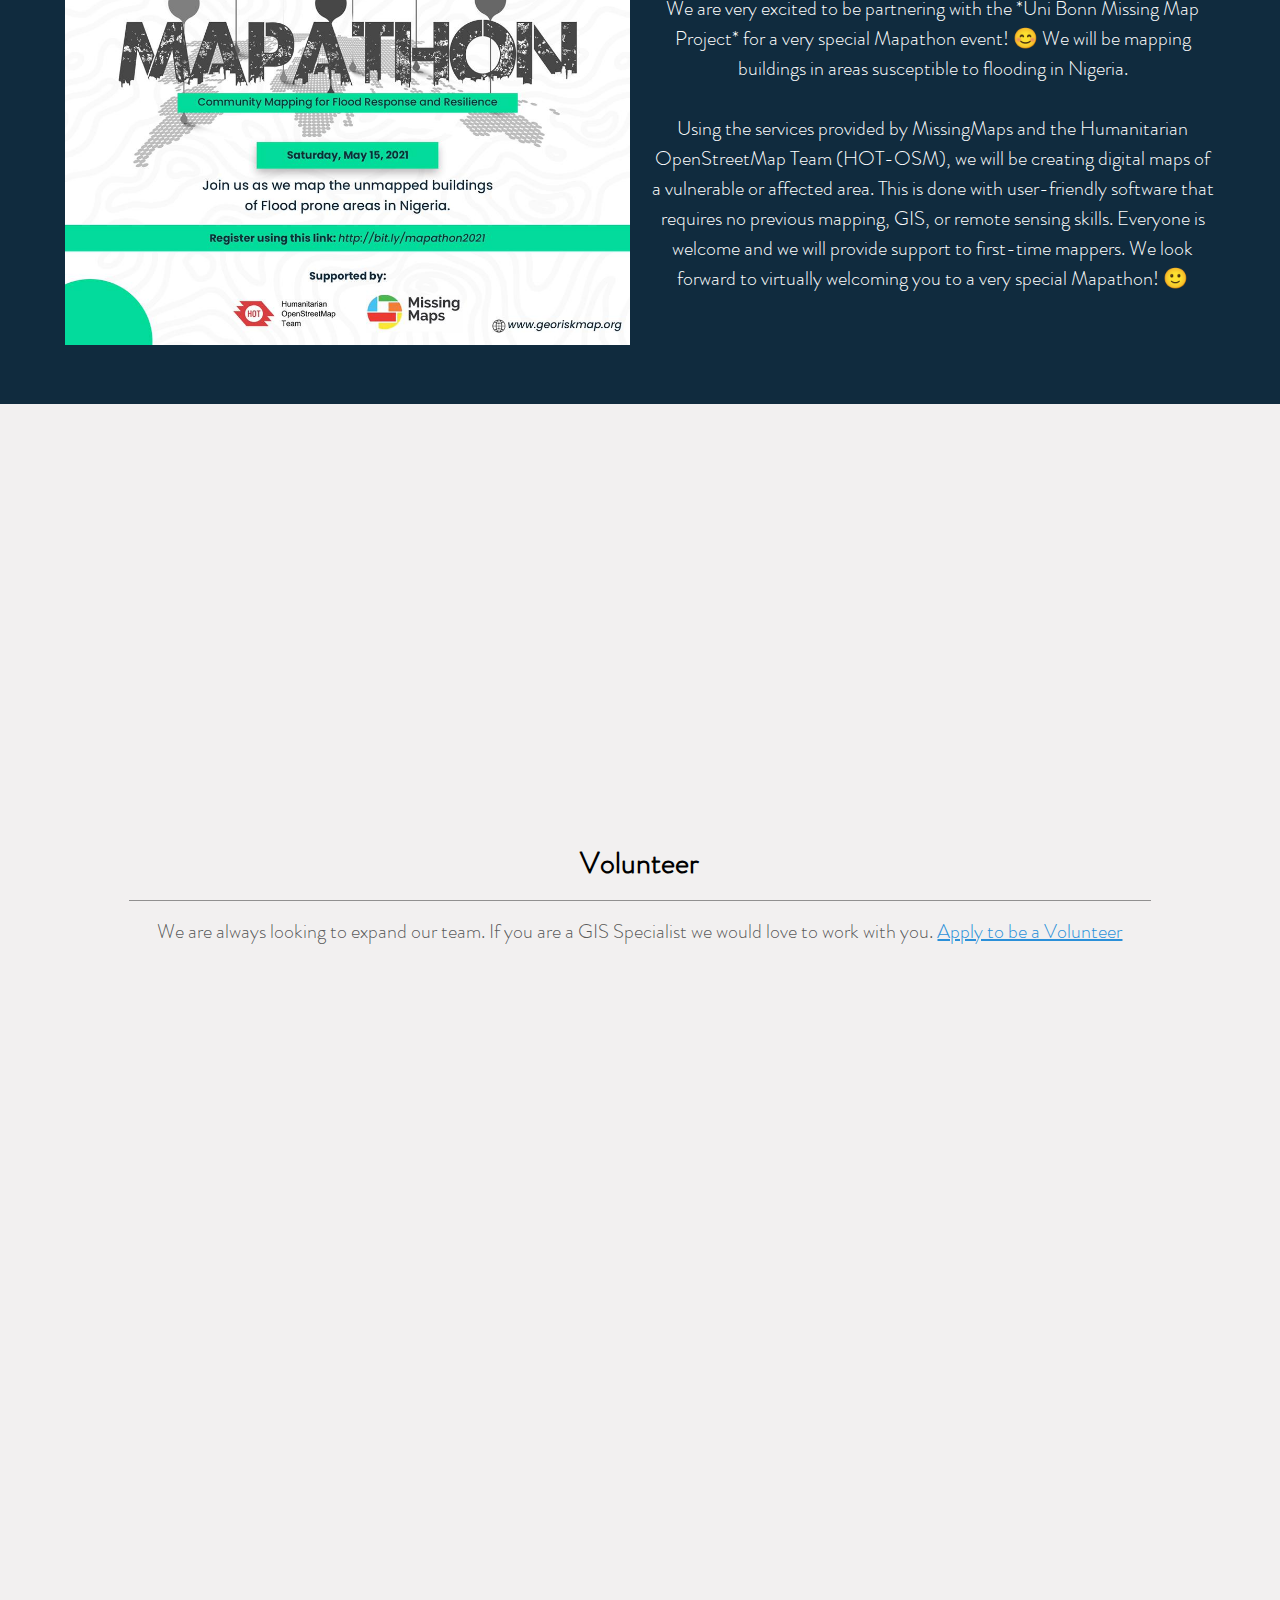
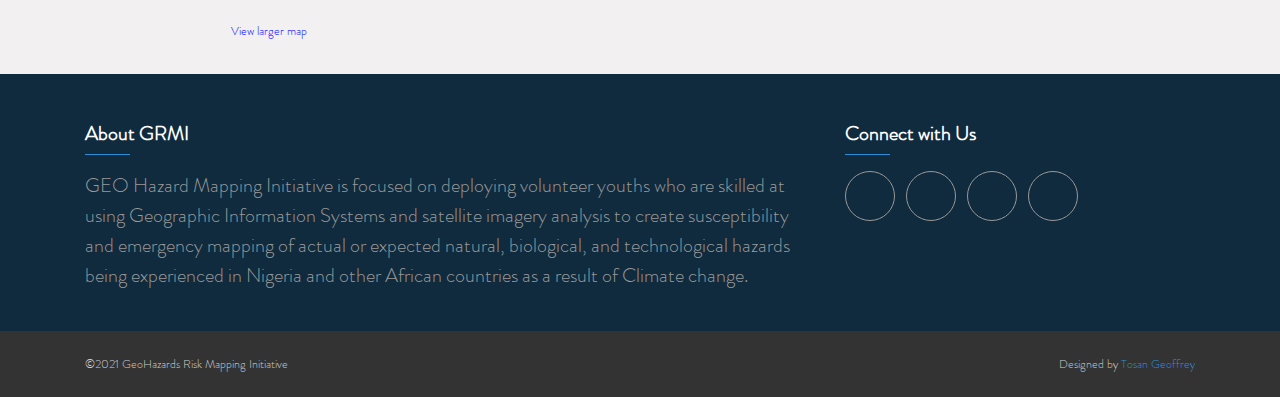
==== commit 22f0dc7f: "added a web map section" ====
--- a/index.html
+++ b/index.html
@@ -419,6 +419,22 @@
         </section>
 
 
+    <!-- Parallax -->
+    <section class="bg-color-grey">
+      <div class="parallax-webmaps webMap">
+      
+       <!-- <h2 class=" "><span>View Web Maps</span></h2> -->
+         
+       <div>
+        <a href="https://africageoportal.maps.arcgis.com/apps/webappviewer/index.html?id=2b0fa66b05534e7780e7396234b7c6f3" target="blank" class="btn btn-outline-light btn-sm"> <span>Ikorodu Web Map</span> </a>
+        <a href="https://africageoportal.maps.arcgis.com/apps/webappviewer/index.html?id=1205a4ecde984a55841f93e837828a70" target="blank" class="btn btn-outline-light btn-sm"><span>illorin Web Map</span> </a>
+        <a href="https://africageoportal.maps.arcgis.com/apps/webappviewer/index.html?id=7cba8204d65c4ceda63c7c89e632606b" target="blank" class="btn btn-outline-light btn-sm"><span>Maiduguri Web Map</span> </a>
+      </div>
+        
+      </div>
+    </section>
+
+
     <!-- Meet the team -->
         <section class=" bg-color-grey">
           <div id="meet-team" class="container py-5 " >
--- a/css/style.default.css
+++ b/css/style.default.css
@@ -418,8 +418,11 @@
   height: 100%;
 }
 
-
-.parallax {
+/* PARALLAX */
+
+.parallax, 
+.parallax-webmaps
+{
   /* The image used */
   background: linear-gradient(rgba(0, 0, 0, 0.1), rgba(0, 0, 0, 0.1)), url("/images/flood02.jpg");
   opacity: 0.8;
@@ -497,6 +500,57 @@
   align-items: center;
 
 }
+
+.parallax-webmaps {
+  background: linear-gradient(rgba(0, 0, 0, 0.1), rgba(0, 0, 0, 0.1)), url("/images/FLOOD5.jpg");
+  opacity: 0.8;
+  background-position: center;
+  background-repeat: no-repeat;
+  background-size: cover;
+
+  
+  /* Set a specific height */
+  width: 100%;
+  height: 350px;
+  
+
+  /* Create the parallax scrolling effect */
+  background-attachment:fixed;
+  background-position: center;
+  background-repeat: no-repeat;
+  background-size: cover;
+
+  display: flex;
+  justify-content: center;
+  align-items: center;
+
+}
+
+/* .webMap h2{
+    font-family: BrandonGrotW01-Light, sans-serif;
+    color: rgb(52, 226, 167);
+    text-align: center;
+    font-size: 30px;
+    padding: 30px 0px;
+} */
+
+.webMap div{
+  display: grid;
+  grid-template-columns: repeat(3, 1fr);
+  grid-template-rows: auto;
+  gap: 20px;
+  width: 80%;
+}
+
+.webMap div > a {
+  margin: 10px 40px;
+  font-size: 1rem;
+  background: #102b3ebd;
+  color: #f8f9fa
+}
+
+
+
 /* what we do */
 
 #WWD {
@@ -819,6 +873,15 @@
       height: 408px;
       }
 
+      .webMap div{
+        grid-template-columns: 1fr;
+        grid-column: 1/-1;
+      }
+      
+      .webMap div>a {
+        font-size: 1rem;
+      }
+
 
 }
 
@@ -856,6 +919,15 @@
 .what-we-do p,
 .about-container p {
   font-size: 1rem;
+}
+
+.webMap div{
+  grid-template-columns: 1fr;
+  grid-column: 1/-1;
+}
+
+.webMap div>a {
+  font-size: 0.8rem;
 }
   
 }
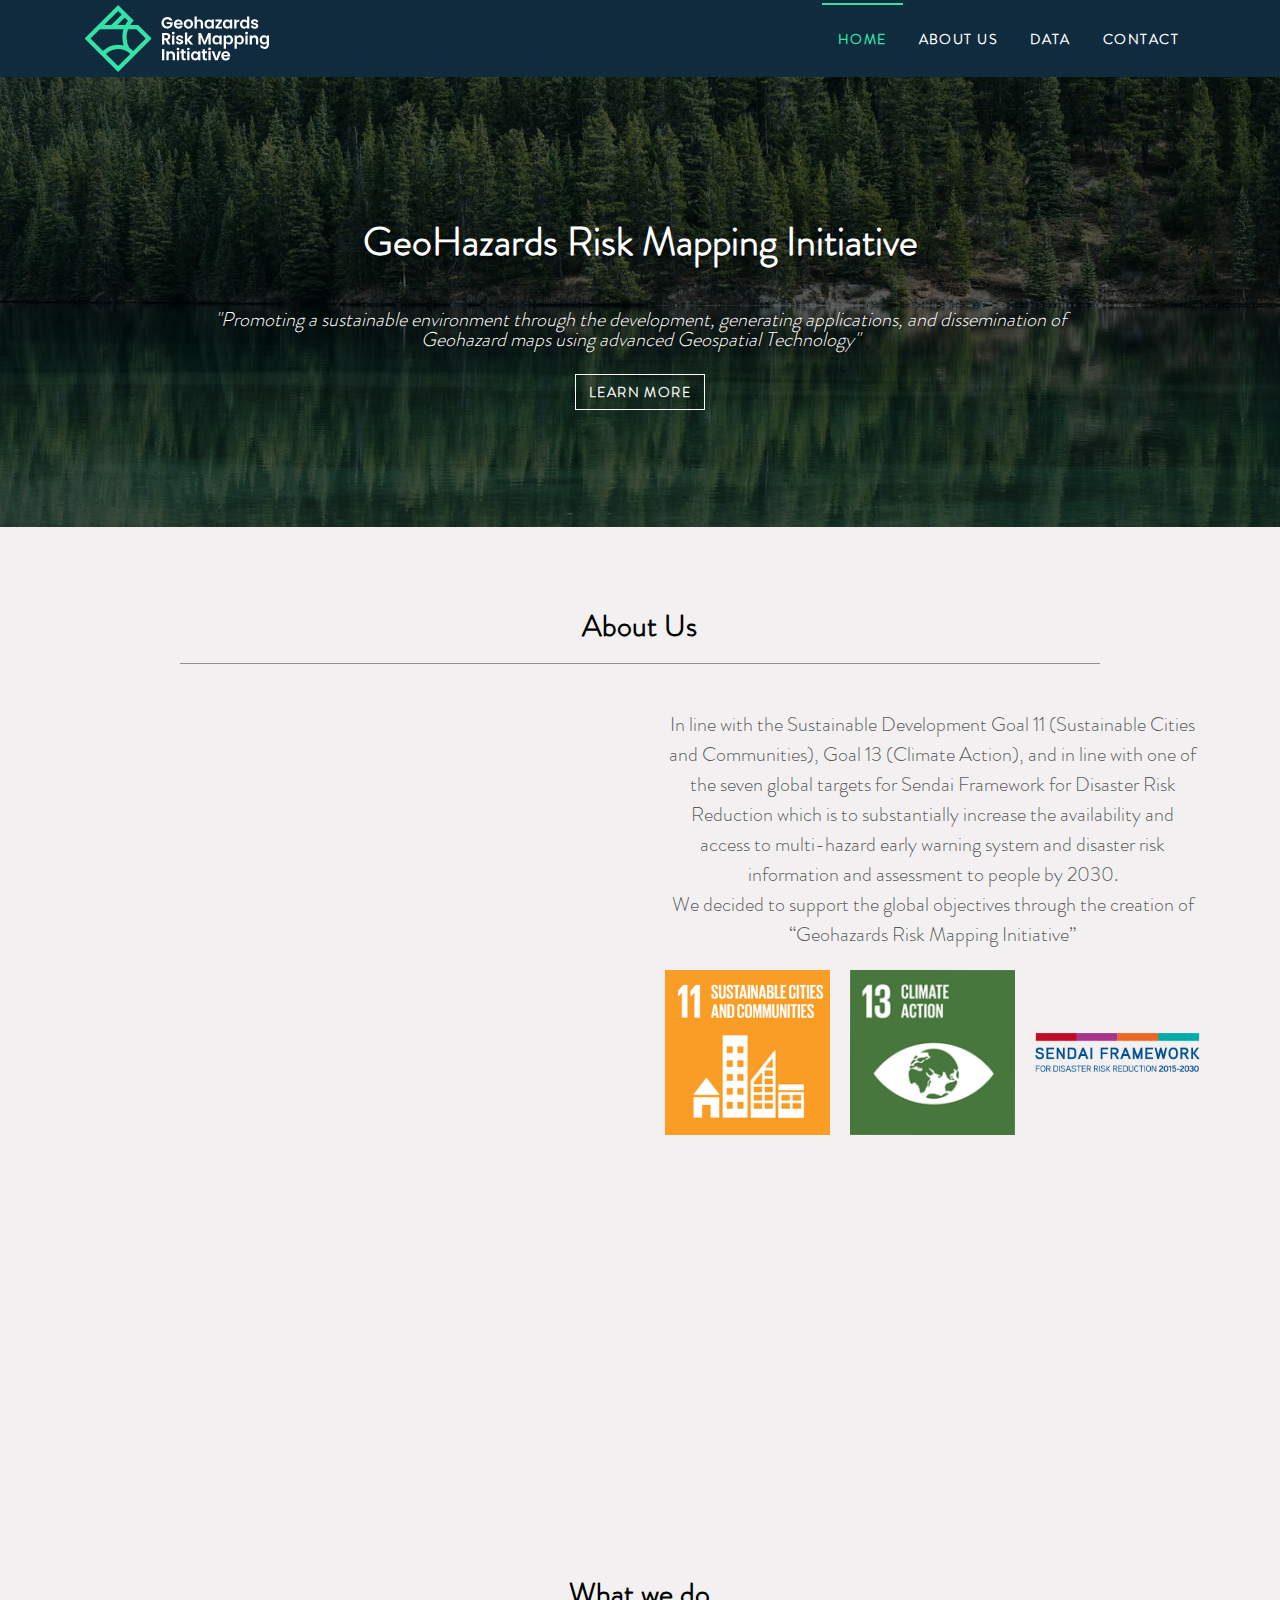
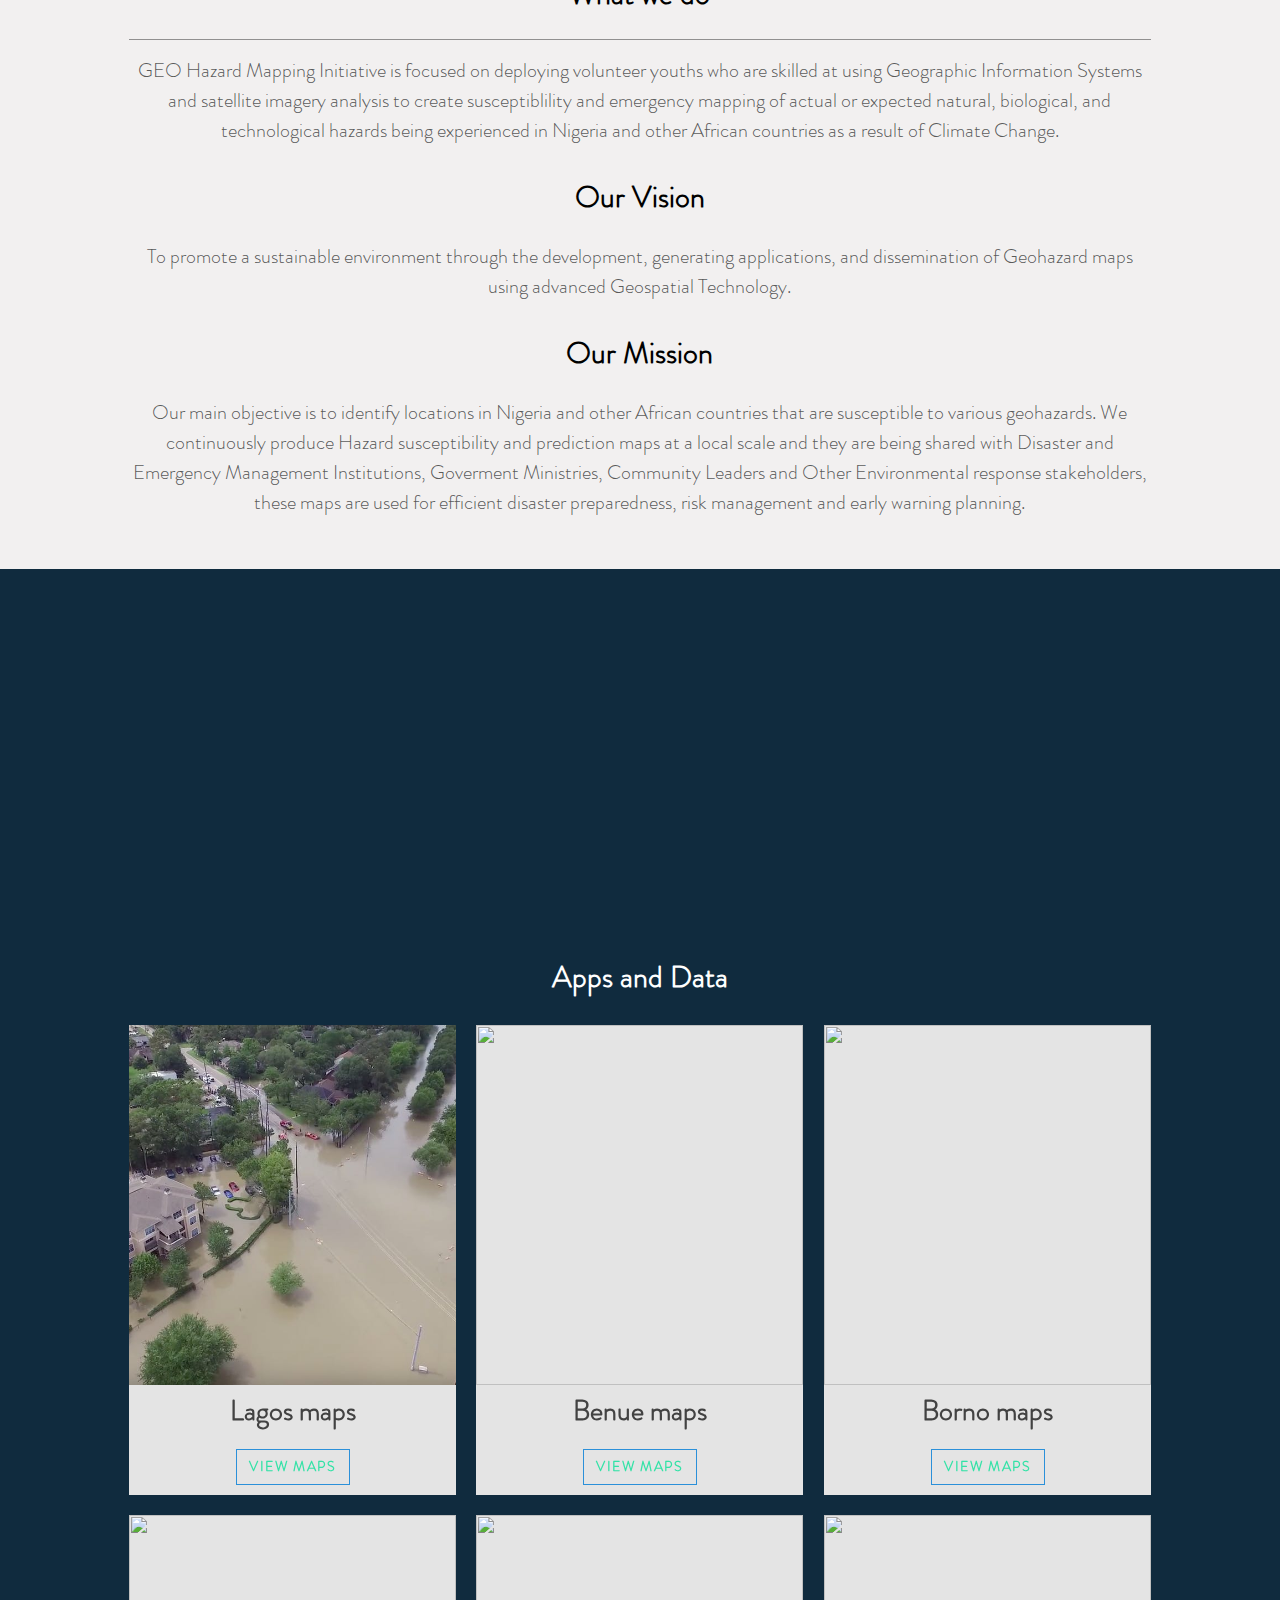
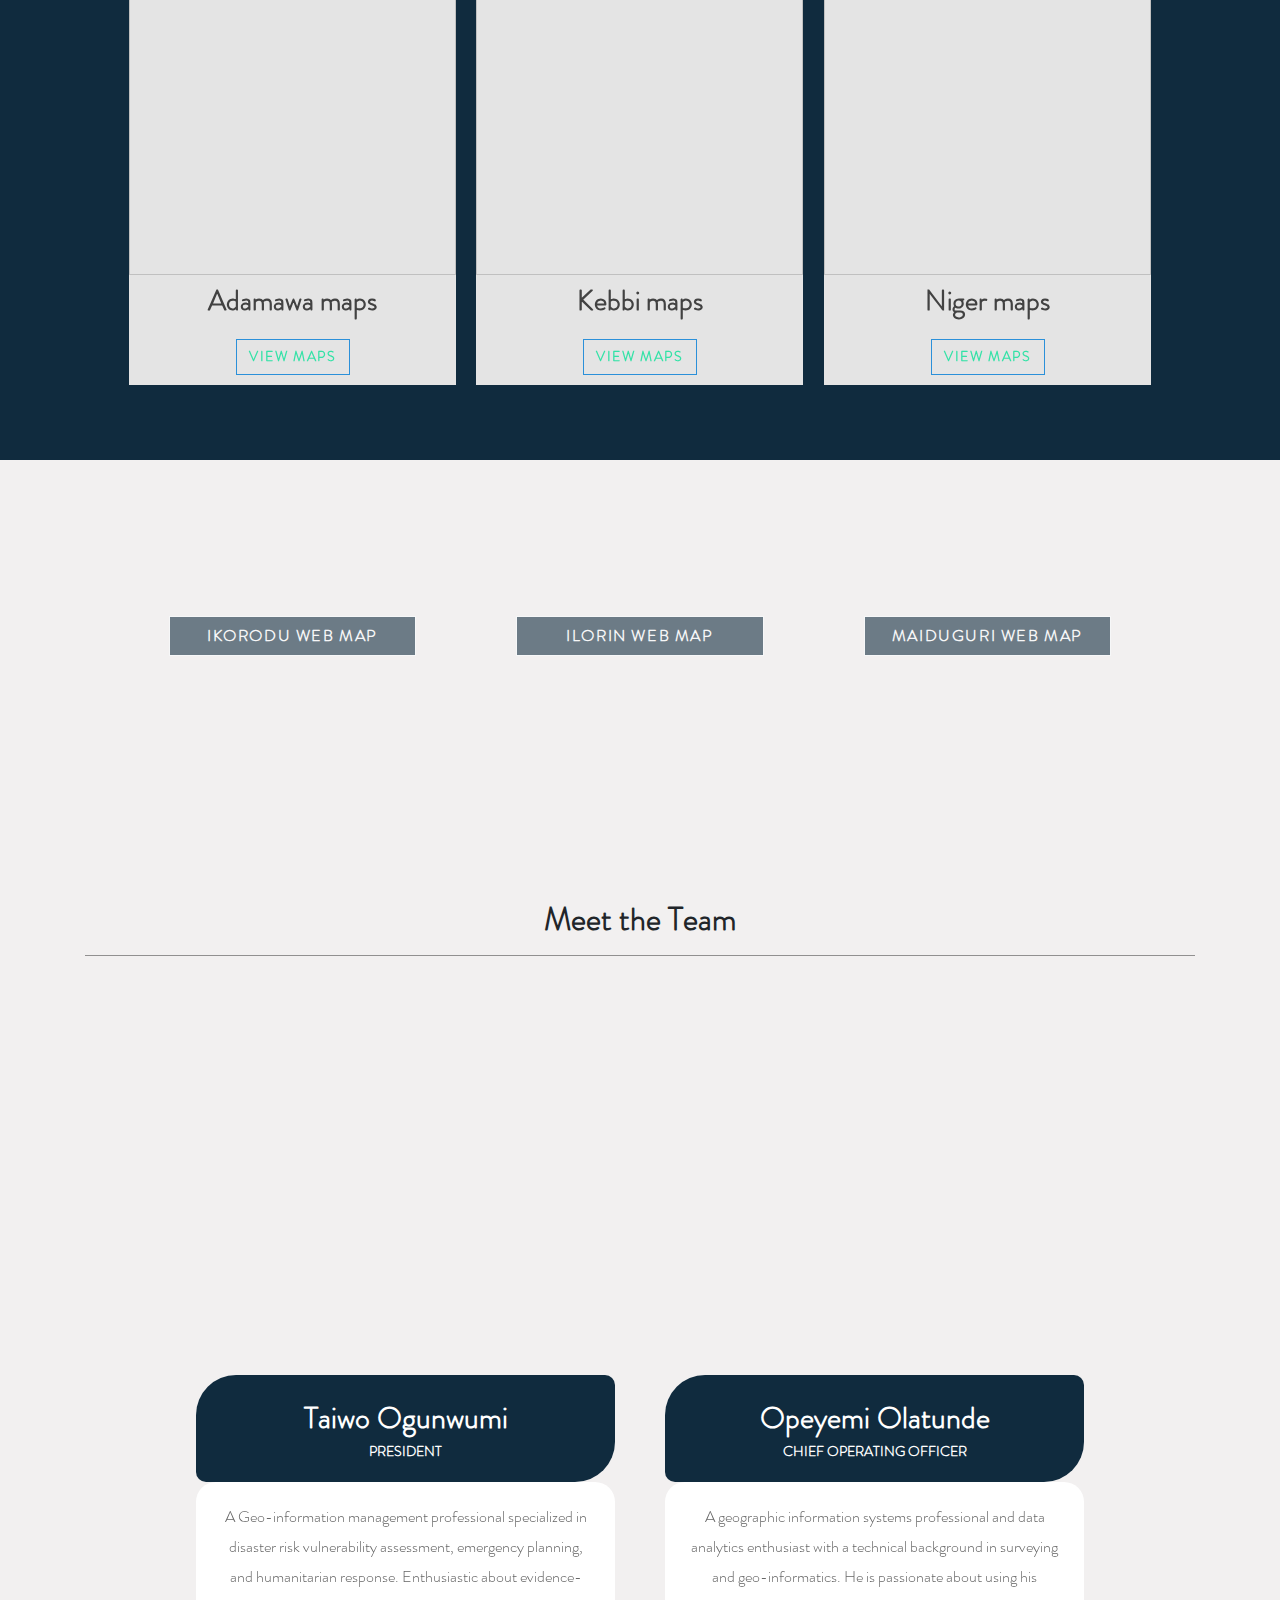
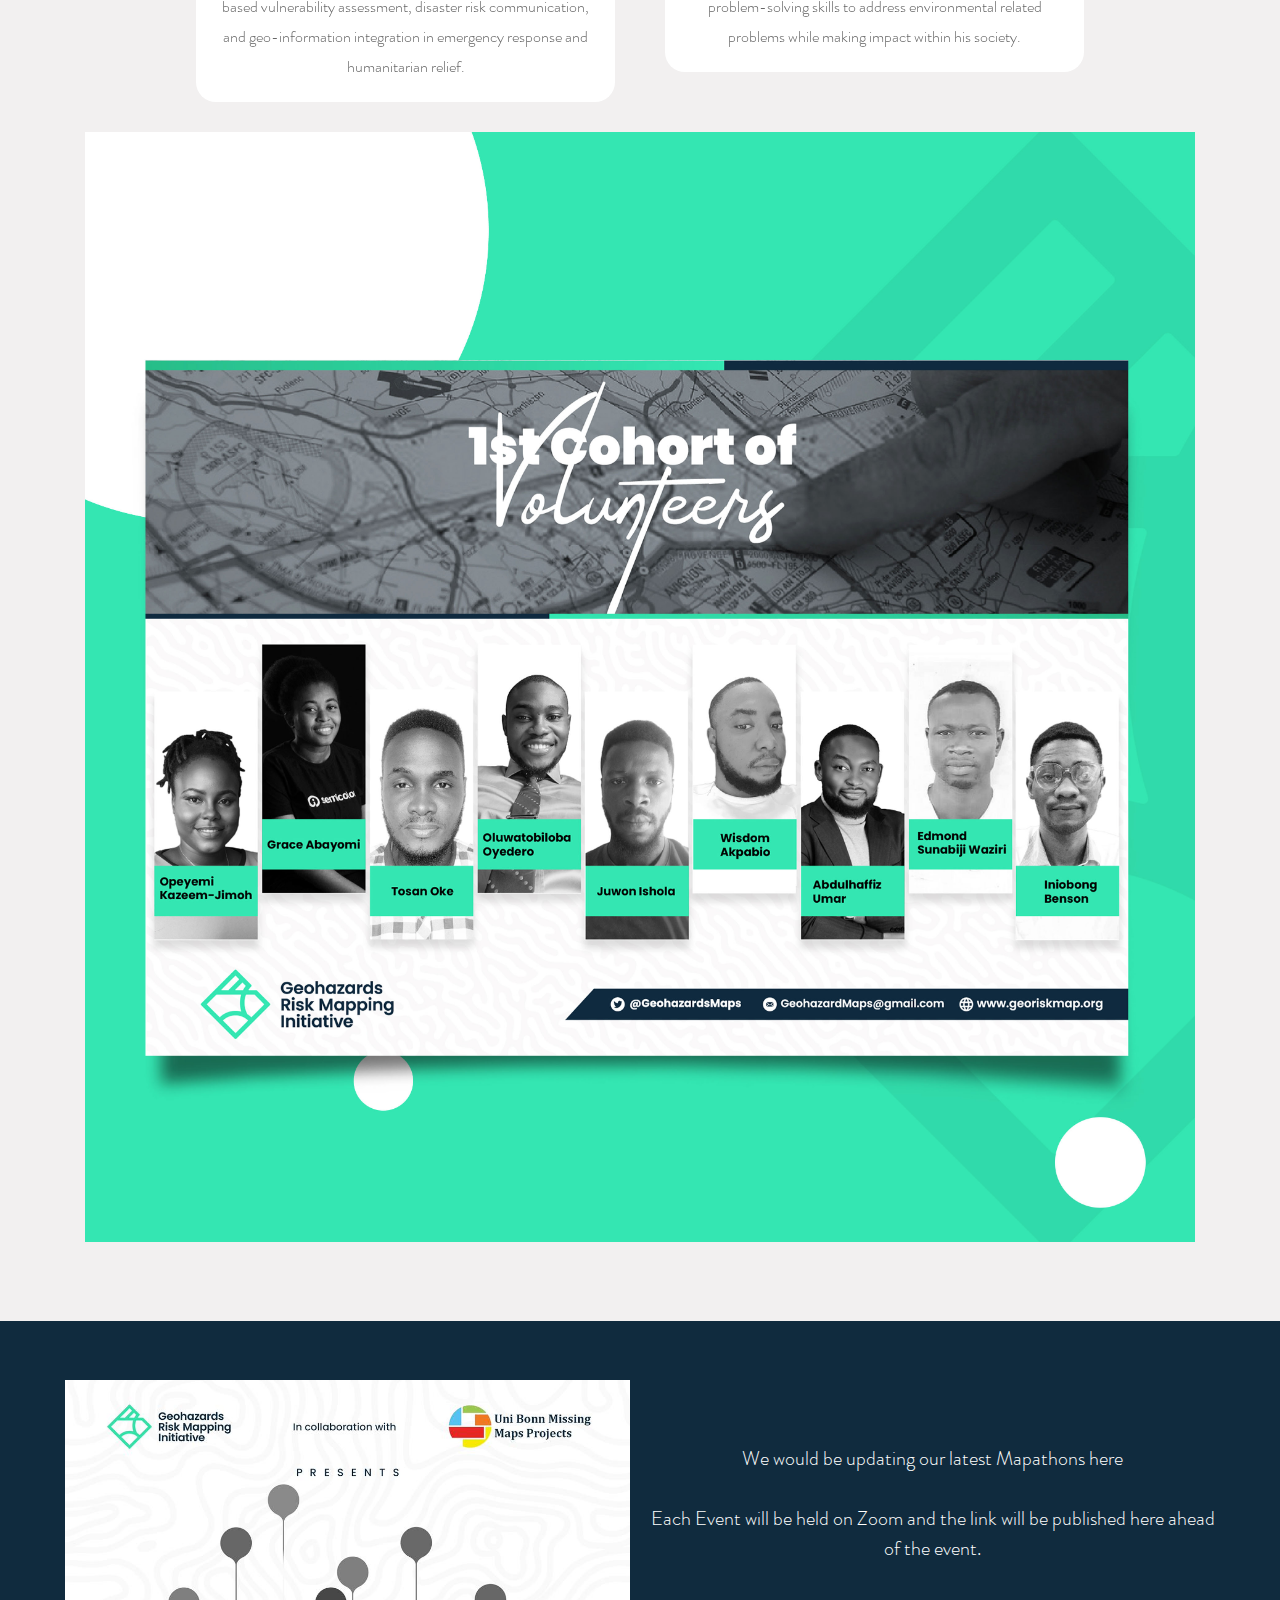
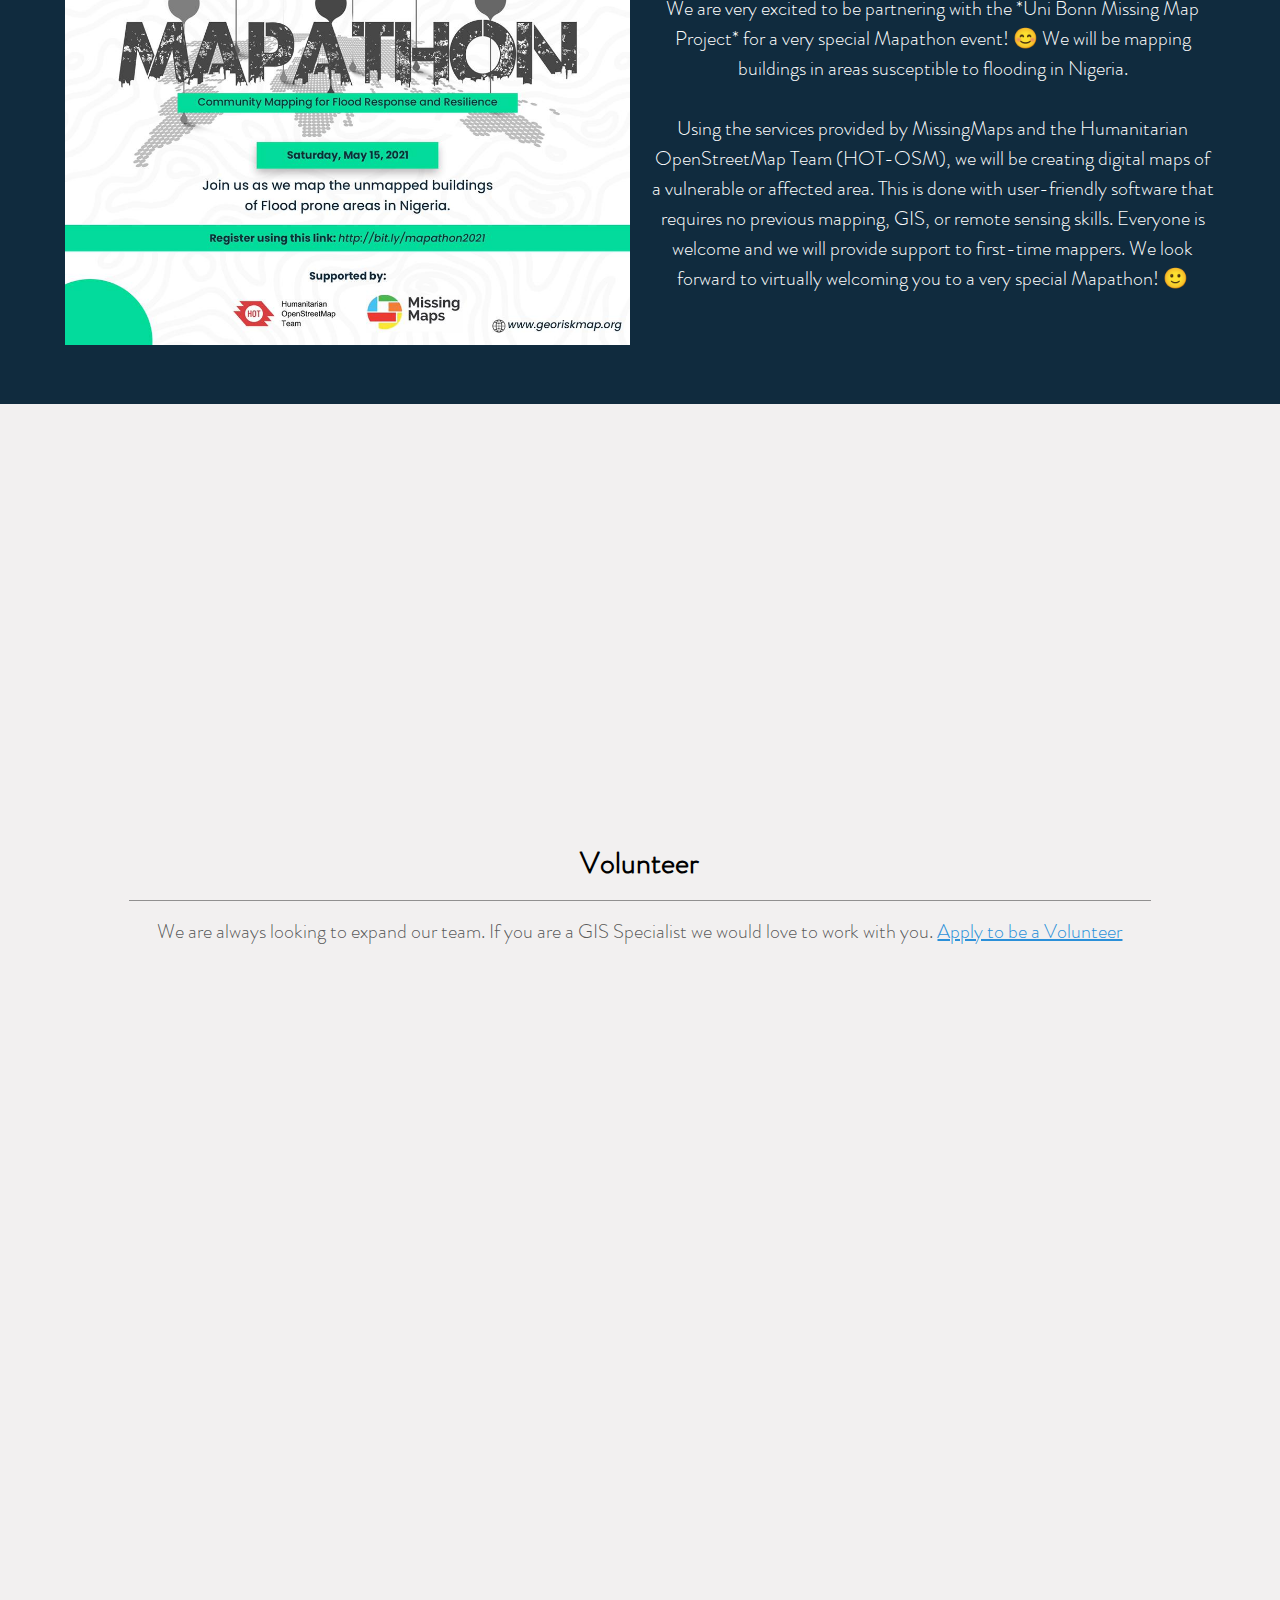
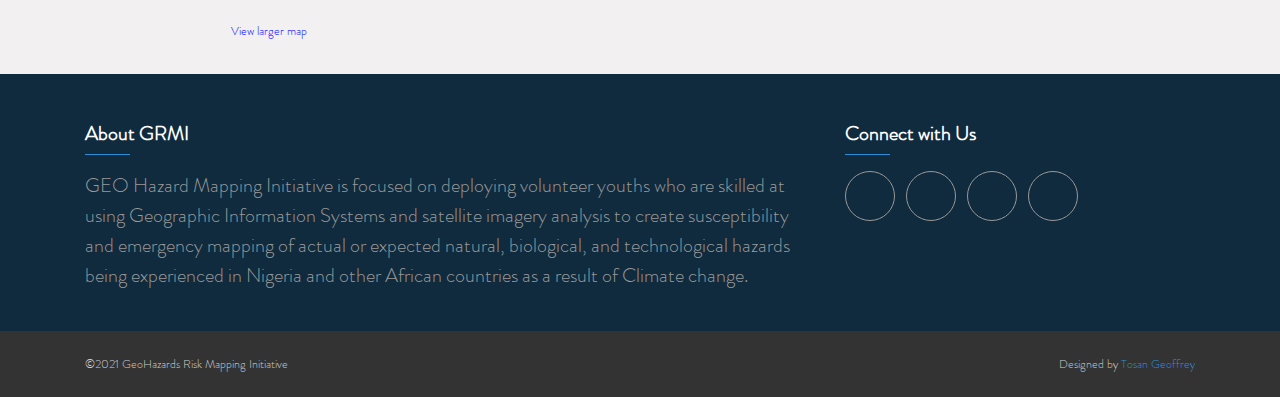
==== commit 7fb6a198: "Update index.html" ====
--- a/index.html
+++ b/index.html
@@ -427,7 +427,7 @@
          
        <div>
         <a href="https://africageoportal.maps.arcgis.com/apps/webappviewer/index.html?id=2b0fa66b05534e7780e7396234b7c6f3" target="blank" class="btn btn-outline-light btn-sm"> <span>Ikorodu Web Map</span> </a>
-        <a href="https://africageoportal.maps.arcgis.com/apps/webappviewer/index.html?id=1205a4ecde984a55841f93e837828a70" target="blank" class="btn btn-outline-light btn-sm"><span>illorin Web Map</span> </a>
+        <a href="https://africageoportal.maps.arcgis.com/apps/webappviewer/index.html?id=1205a4ecde984a55841f93e837828a70" target="blank" class="btn btn-outline-light btn-sm"><span>ilorin Web Map</span> </a>
         <a href="https://africageoportal.maps.arcgis.com/apps/webappviewer/index.html?id=7cba8204d65c4ceda63c7c89e632606b" target="blank" class="btn btn-outline-light btn-sm"><span>Maiduguri Web Map</span> </a>
       </div>
         
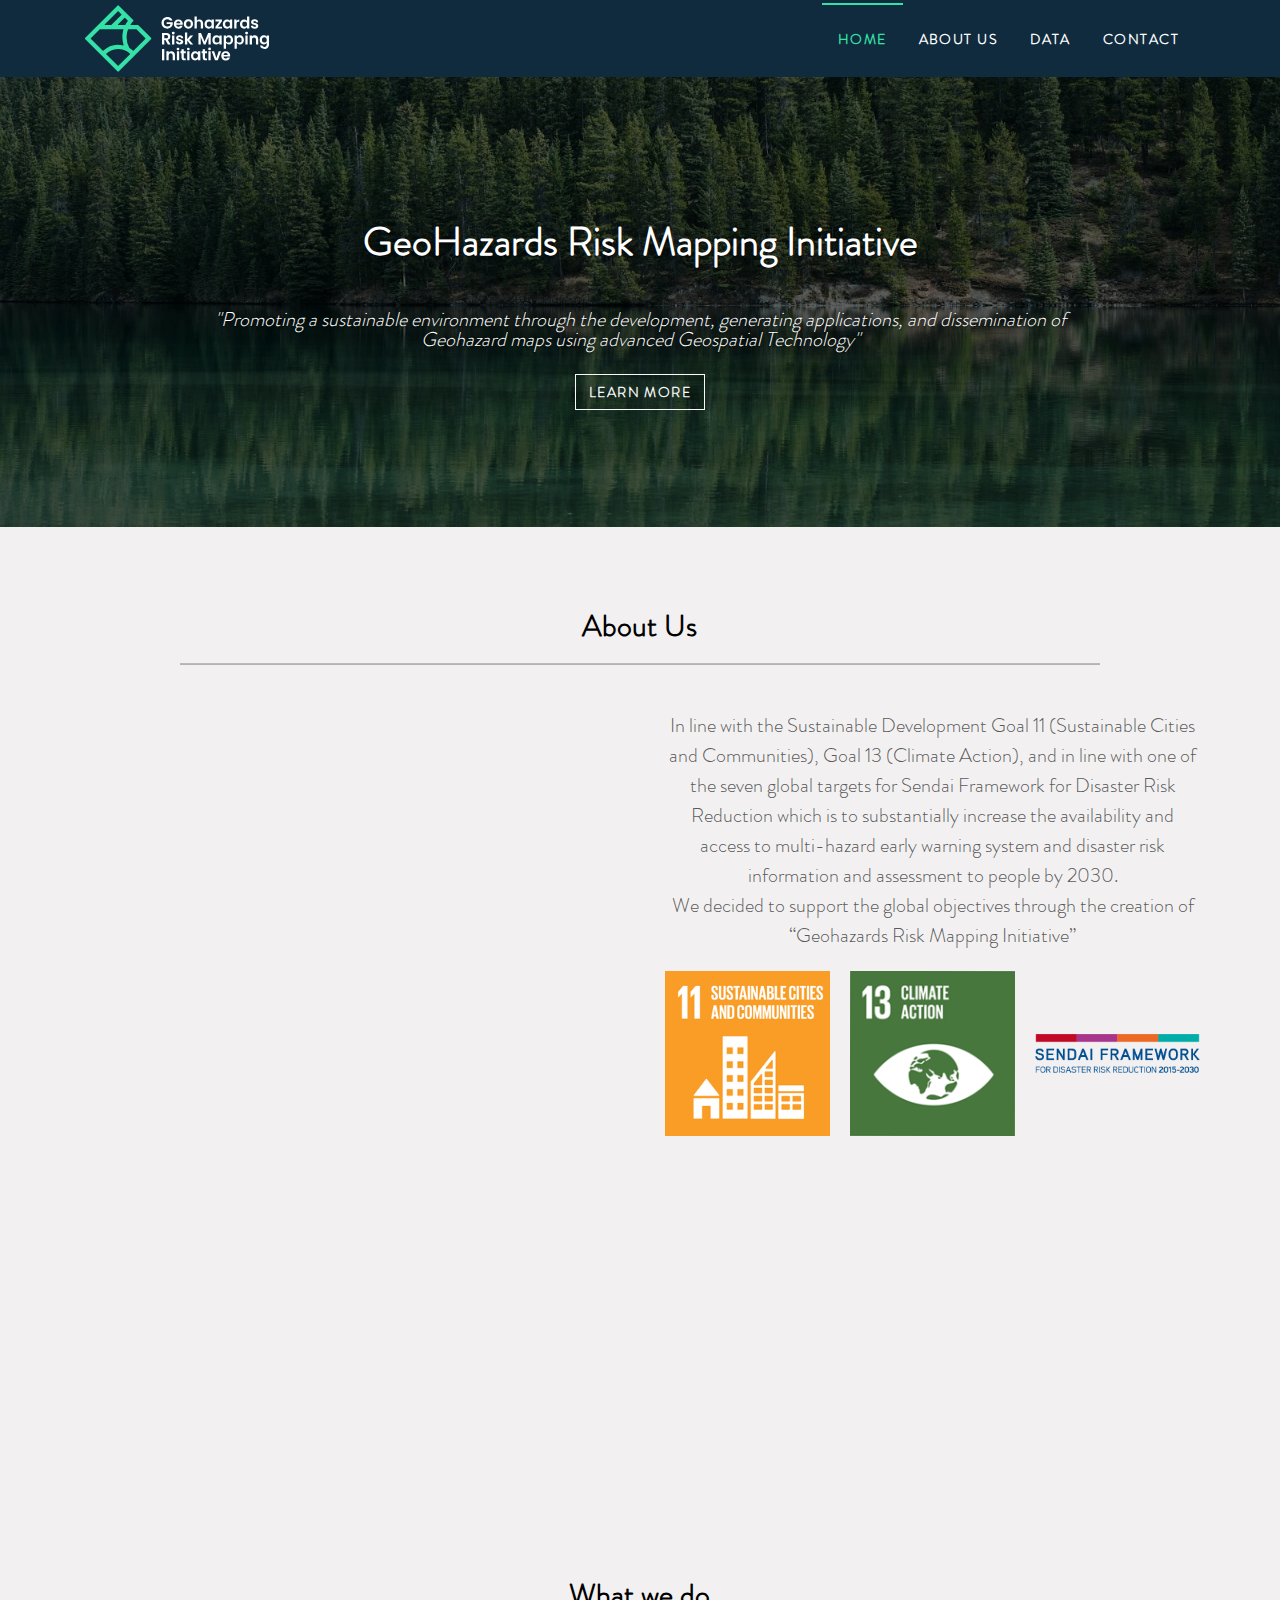
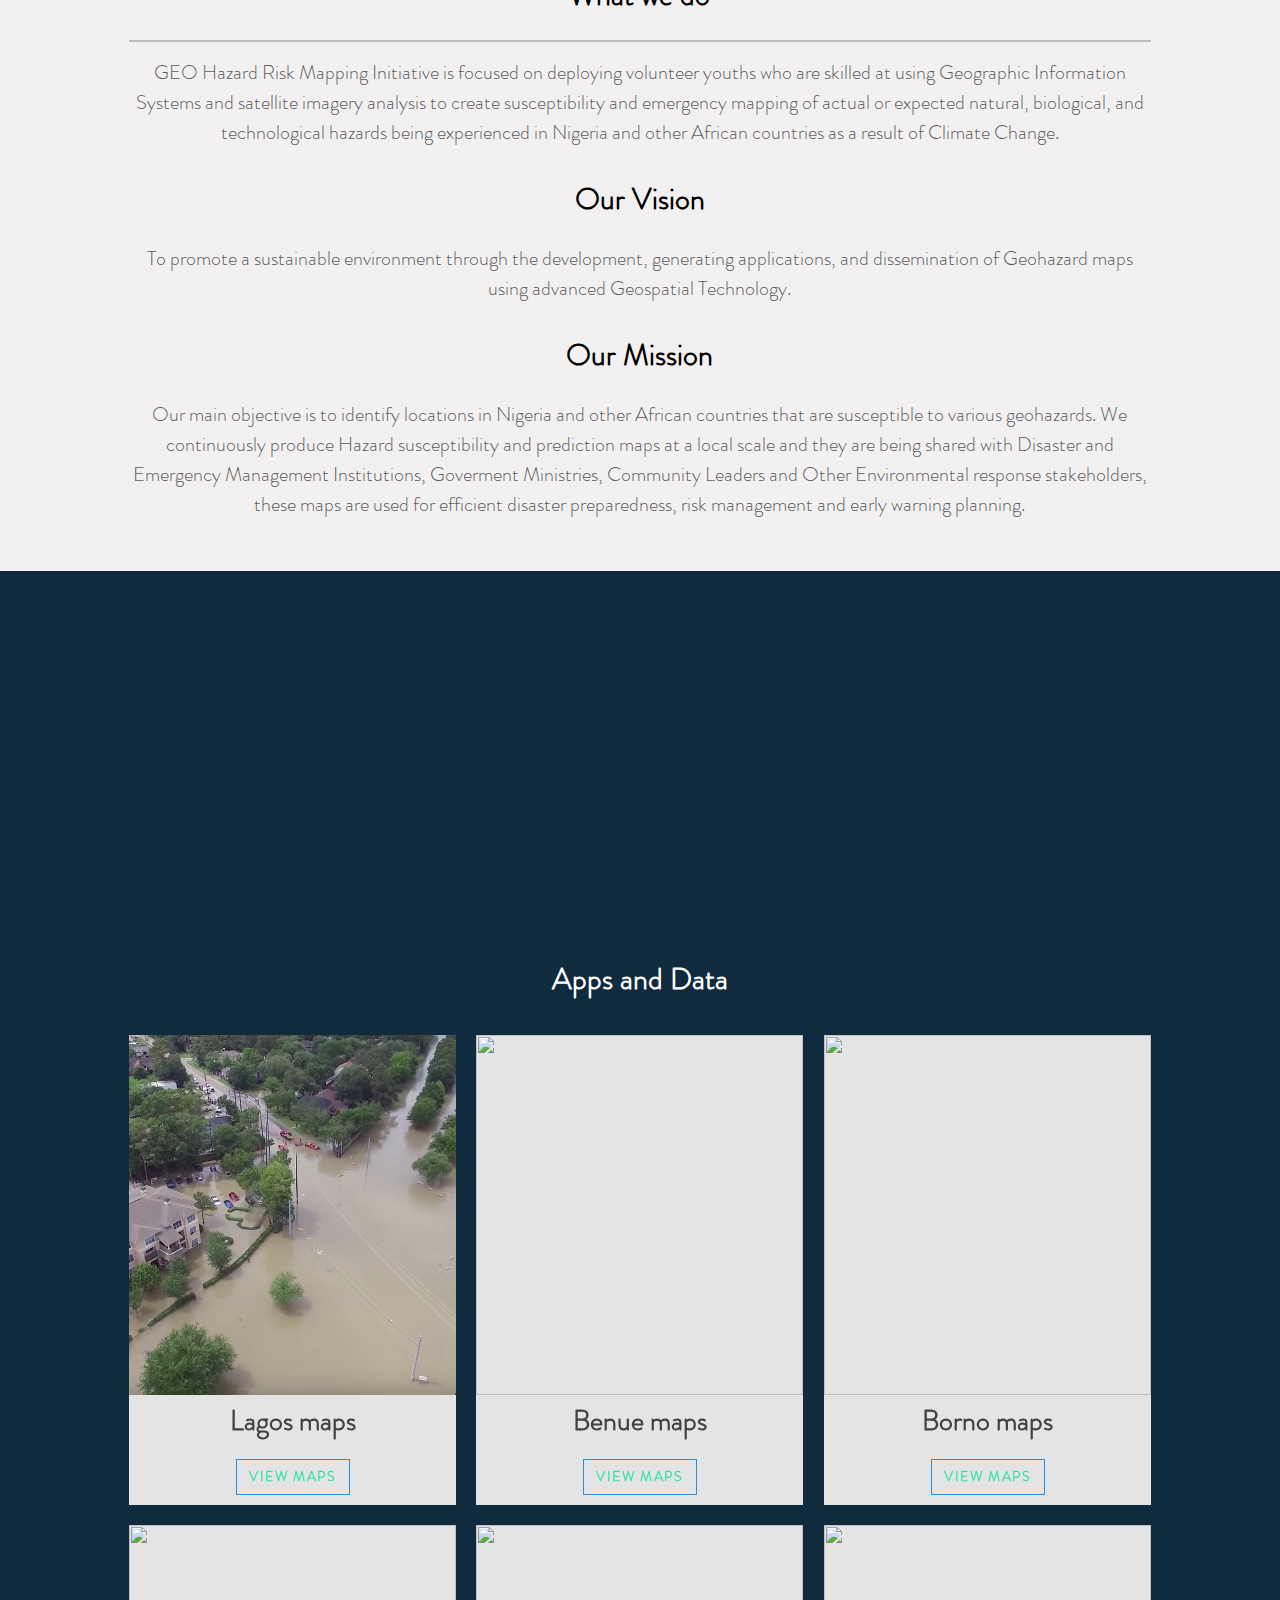
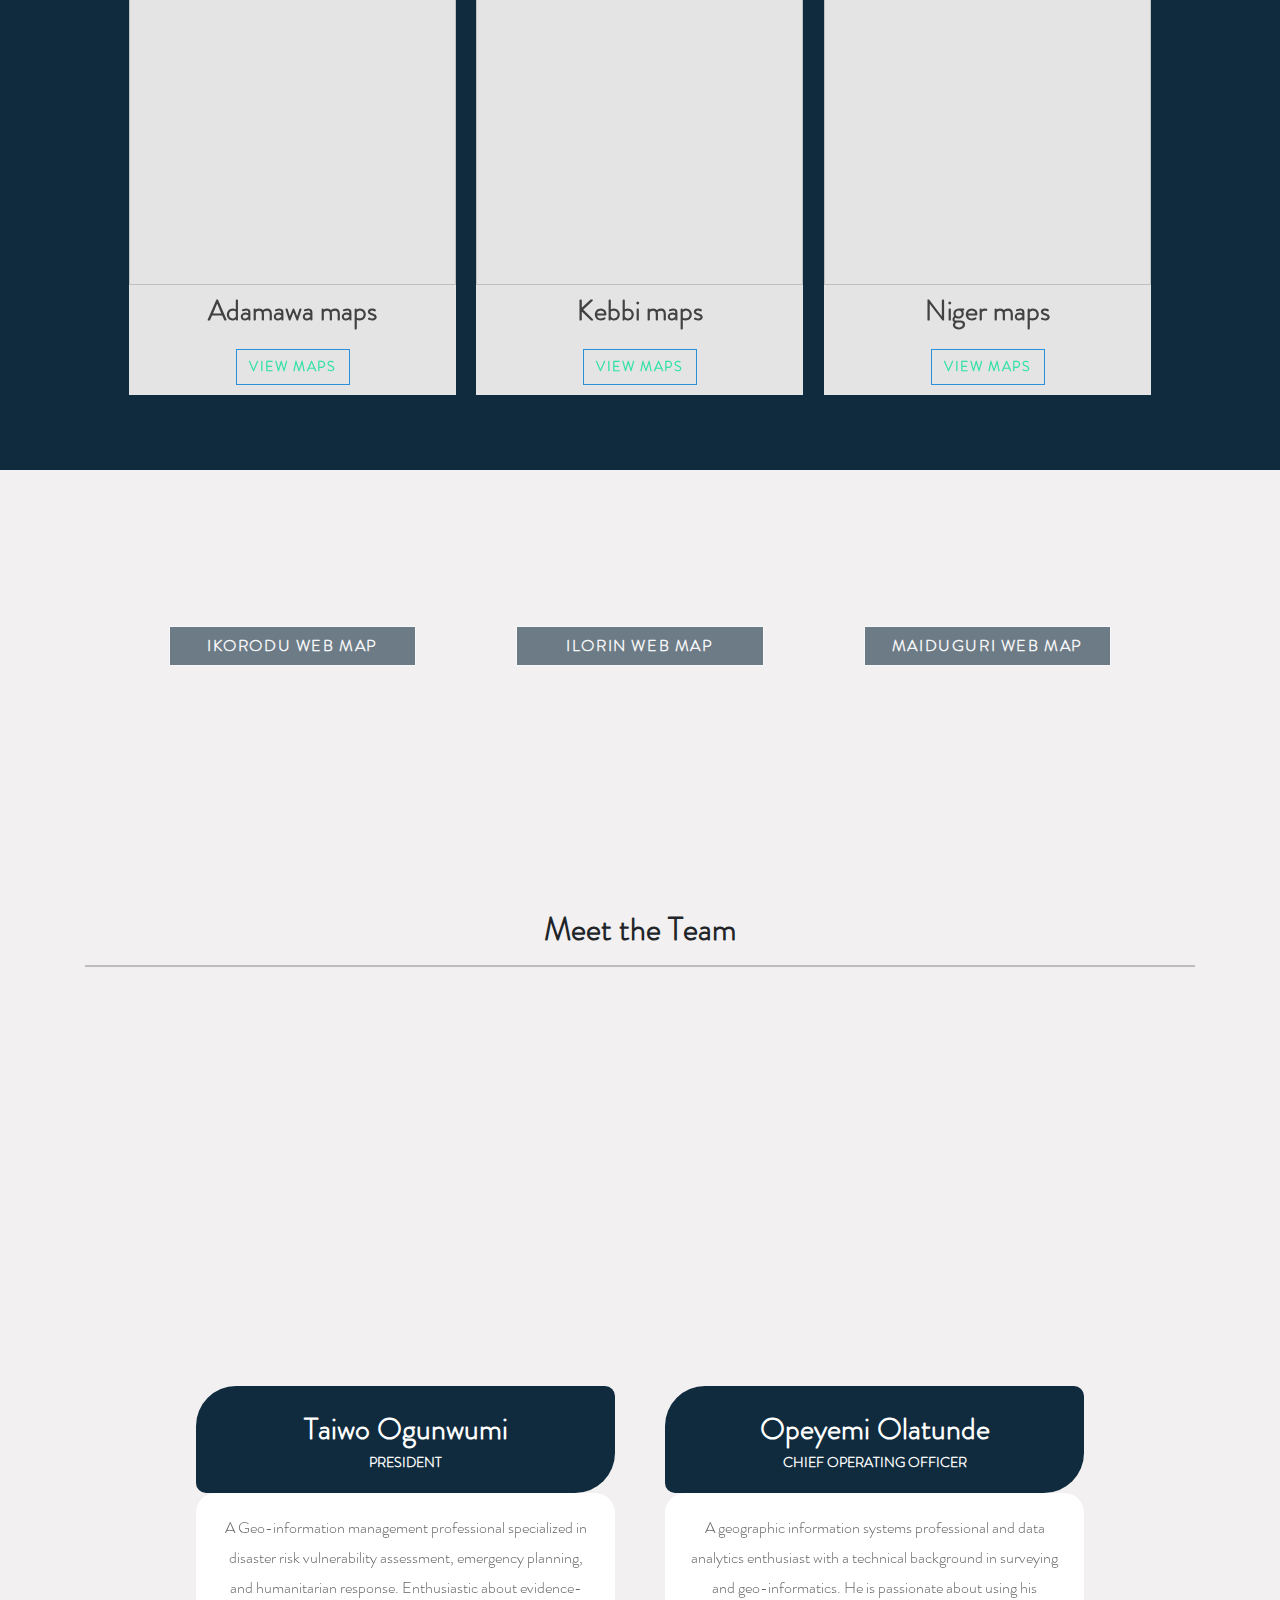
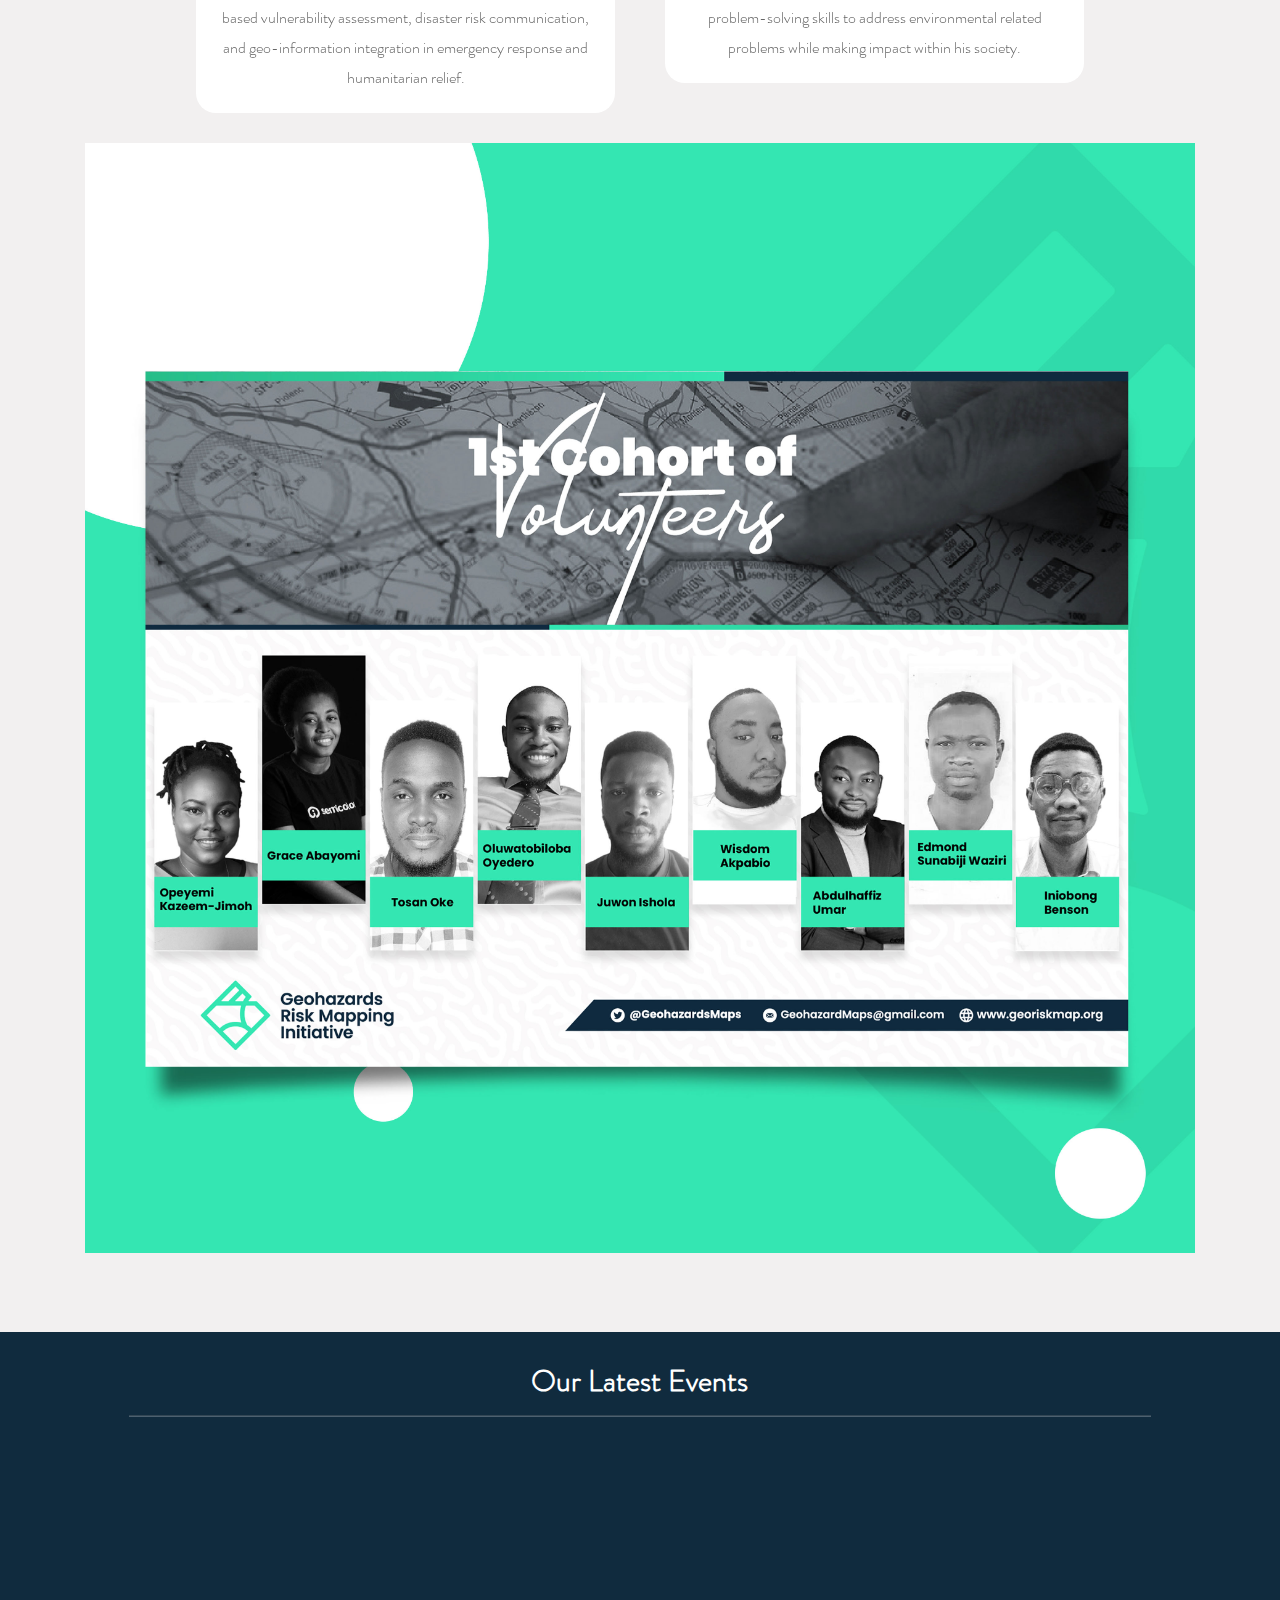
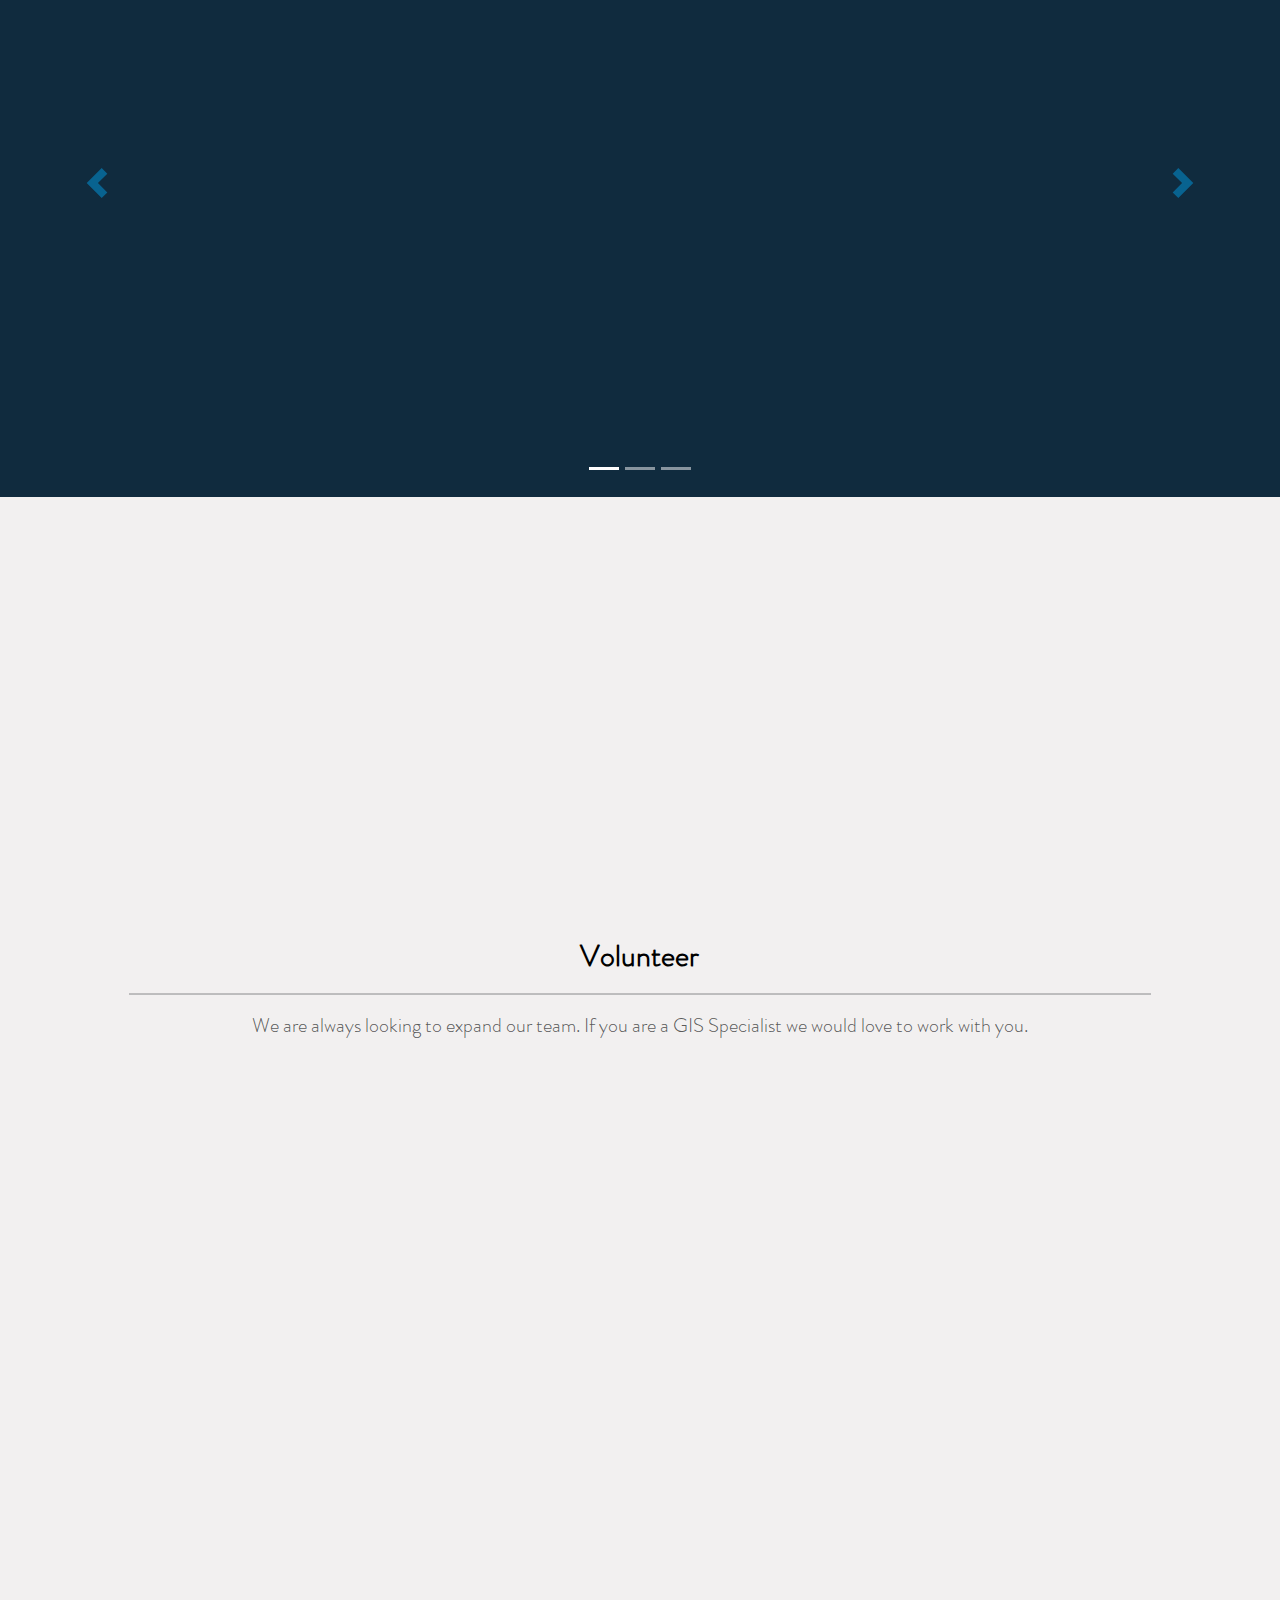
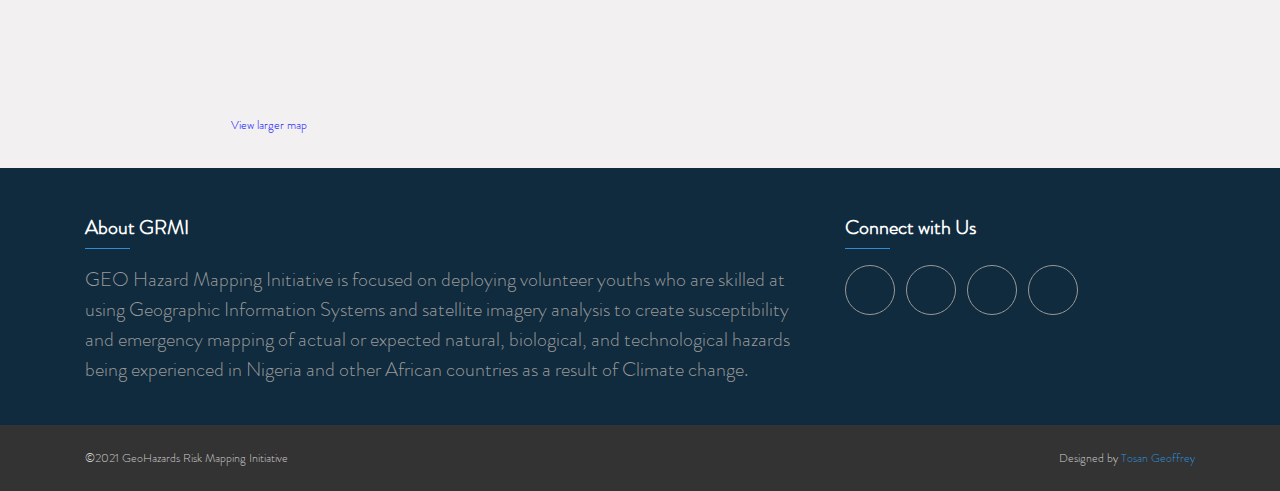
==== commit 5c21f66c: "added an events section to webpage" ====
--- a/index.html
+++ b/index.html
@@ -10,7 +10,7 @@
     <!-- Bootstrap CSS-->
 
     
-
+    <link rel="stylesheet" href="bootstrap-5.0.2-dist/css/bootstrap.min.css">
     <link rel="stylesheet" href="vendor/bootstrap/css/bootstrap.min.css">
     <!-- Google fonts-->
     <link rel="stylesheet" href="https://fonts.googleapis.com/css?family=Roboto:300,400,700">
@@ -46,6 +46,72 @@
 
 
   <body>
+
+     <!-- modal -->
+     <div class="modal fade" id="largeModal" tabindex="-1" role="dialog" aria-labelledby="basicModal" aria-hidden="true">
+      <div class="modal-dialog modal-lg">
+        <div class="modal-content ">
+          <div class="modal-body">
+             <!-- carousel -->
+
+            <div
+                 id='carouselExampleIndicators'
+                 class='carousel slide'
+                 data-ride='carousel'
+                 >
+                 
+              <ol class='carousel-indicators'>
+                <li
+                    data-target='#carouselExampleIndicators'
+                    data-slide-to='0'
+                    class='active'
+                    ></li>
+                <li
+                    data-target='#carouselExampleIndicators'
+                    data-slide-to='1'
+                    ></li>
+                <li
+                    data-target='#carouselExampleIndicators'
+                    data-slide-to='2'
+                    ></li>
+              </ol>
+
+              <div class='carousel-inner carousel-inner-for-script'>
+              </div>
+              
+              <a
+                 class='carousel-control-prev'
+                 href='#carouselExampleIndicators'
+                 role='button'
+                 data-slide='prev'
+                 >
+                <span class='carousel-control-prev-icon'
+                      aria-hidden='true'
+                      ></span>
+                <span class='sr-only'>Previous</span>
+              </a>
+              <a
+                 class='carousel-control-next'
+                 href='#carouselExampleIndicators'
+                 role='button'
+                 data-slide='next'
+                 >
+                <span
+                      class='carousel-control-next-icon'
+                      aria-hidden='true'
+                      ></span>
+                <span class='sr-only'>Next</span>
+              </a>
+            </div>
+          </div>
+          <div class="modal-footer">
+            <button type="button" class="btn btn-default" data-dismiss="modal">Close</button>
+          </div>
+        </div>
+      </div>
+    </div>
+
+
         <!-- navbar and Landing page-->
         <header class="header header_bg">
           <nav class="navbar navbar-expand-lg py-lg-0">
@@ -136,18 +202,12 @@
                 <h2 class="mb-4"><span>What we do</span> </h2>
                 <hr>
                 <p class="small-text-GISE">
-                  GEO Hazard Mapping Initiative is 
+                  GEO Hazard Risk Mapping Initiative is 
                   focused on deploying volunteer youths who are skilled at using 
                   Geographic Information Systems and satellite imagery analysis to create 
-                  susceptiblility and emergency mapping of actual or expected natural, 
+                  susceptibility and emergency mapping of actual or expected natural, 
                   biological, and technological hazards being experienced in Nigeria and 
                   other African countries as a result of Climate Change.
-
-
-                  
-
-
-
                 </p>
               </div>
 
@@ -288,7 +348,6 @@
 
             </div>
 
-      
           <!-- images -->
           <div class="hidden" id="img-repo">
               
@@ -345,73 +404,7 @@
           
                
             
-        </div>
-        
-          <!-- modal -->
-          <div class="modal fade" id="largeModal" tabindex="-1" role="dialog" aria-labelledby="basicModal" aria-hidden="true">
-            <div class="modal-dialog modal-lg">
-              <div class="modal-content ">
-                <div class="modal-body">
-                   <!-- carousel -->
-      
-                  <div
-                       id='carouselExampleIndicators'
-                       class='carousel slide'
-                       data-ride='carousel'
-                       >
-                       
-                    <ol class='carousel-indicators'>
-                      <li
-                          data-target='#carouselExampleIndicators'
-                          data-slide-to='0'
-                          class='active'
-                          ></li>
-                      <li
-                          data-target='#carouselExampleIndicators'
-                          data-slide-to='1'
-                          ></li>
-                      <li
-                          data-target='#carouselExampleIndicators'
-                          data-slide-to='2'
-                          ></li>
-                    </ol>
-      
-                    <div class='carousel-inner'>
-                    </div>
-                    
-                    <a
-                       class='carousel-control-prev'
-                       href='#carouselExampleIndicators'
-                       role='button'
-                       data-slide='prev'
-                       >
-                      <span class='carousel-control-prev-icon'
-                            aria-hidden='true'
-                            ></span>
-                      <span class='sr-only'>Previous</span>
-                    </a>
-                    <a
-                       class='carousel-control-next'
-                       href='#carouselExampleIndicators'
-                       role='button'
-                       data-slide='next'
-                       >
-                      <span
-                            class='carousel-control-next-icon'
-                            aria-hidden='true'
-                            ></span>
-                      <span class='sr-only'>Next</span>
-                    </a>
-                  </div>
-                </div>
-                <div class="modal-footer">
-                  <button type="button" class="btn btn-default" data-dismiss="modal">Close</button>
-                </div>
-              </div>
-            </div>
-          </div>
-
-
+          </div>
 
           </div>
 
@@ -497,20 +490,49 @@
 
         </section>
 
-      <!-- mapathon-->
+      <!-- events-->
       <section class=" bg-color-blue">
-
-      <div class="mapathon-container py-5" >
+        <div class="AD" style="padding: 0;"><h2>Our Latest Events<hr></h2></div>
+
+        <div id="eventsCarousel" class="carousel slide" data-bs-ride="carousel" data-bs-interval="false">
+          <div class="carousel-indicators">
+            <button type="button" data-bs-target="#eventsCarousel" data-bs-slide-to="0" class="active" aria-current="true" aria-label="Slide 1"></button>
+            <button type="button" data-bs-target="#eventsCarousel" data-bs-slide-to="1" aria-label="Slide 2"></button>
+            <button type="button" data-bs-target="#eventsCarousel" data-bs-slide-to="2" aria-label="Slide 3"></button>
+          </div>
+
+          
+          <div class="carousel-inner ">
+
+            <div class="carousel-item active">
+              <div class="events-container">
+                <div class="vid-container">
+                    <iframe width="800" height="568" src="https://www.youtube.com/embed/B6N3p3gi6ho" title="YouTube video player" frameborder="0" allow="accelerometer; autoplay; clipboard-write; encrypted-media; gyroscope; picture-in-picture" allowfullscreen></iframe>
+                  </div> 
+            
+              </div>
+                  
+            </div>
+
+
+            <div class="carousel-item ">
+                <div class="events-container">
+                  <img src="/Images/GRMI_Event.jpeg" alt="GIS DAY" srcset="">
+                </div>
+            </div>
+
+            <div class="carousel-item">
+              <div class="mapathon-container " >
 
                 <div class="mpt-img" style="padding: 10px 0;">
                   <img src="/Images/mapathon.jpeg" alt="mapathon" style="width: 100%;">
-
+      
                 </div>
               
                 <div class="small-text-GISE mpt-text">
                 
                     <!-- <h4> MAPATHON</h4> -->
-
+      
                   <p> 
                     <br> We would be updating our latest Mapathons here
                     <br>
@@ -528,12 +550,22 @@
                   </p>
                   
                   </div>
-
-
-      </div>
-      
-        
-
+              </div>
+            </div>
+
+            
+          </div>
+
+
+          <button class="carousel-control-prev" type="button" data-bs-target="#eventsCarousel" data-bs-slide="prev">
+            <span class="carousel-control-prev-icon" aria-hidden="true"></span>
+            <span class="visually-hidden">Previous</span>
+          </button>
+          <button class="carousel-control-next" type="button" data-bs-target="#eventsCarousel" data-bs-slide="next">
+            <span class="carousel-control-next-icon" aria-hidden="true"></span>
+            <span class="visually-hidden">Next</span>
+          </button>
+              </div>
       </section>
 
 
@@ -551,7 +583,9 @@
               <div class="vln-txt mb-4">
                 <h2>Volunteer</h2>
                 <hr>
-                <p class="small-text-GISE"> We are always looking to expand our team. If you are a GIS Specialist we would love to work with you. <a href="https://forms.gle/pLmp6C6xgN5ZHdhy8" style="text-decoration:underline;" target="_blank" >Apply to be a Volunteer</a></p>
+                <p class="small-text-GISE"> We are always looking to expand our team. If you are a GIS Specialist we would love to work with you. 
+                  <!-- <a href="https://forms.gle/pLmp6C6xgN5ZHdhy8" style="text-decoration:underline;" target="_blank" >Apply to be a Volunteer</a> -->
+                </p>
               </div>
               <div class="vln-ctn-locations">
                 <div class="embed-container"><small><a href="//africageoportal.maps.arcgis.com/apps/Embed/index.html?webmap=02921a2c73da42debb07cb800c87f82e&extent=-1.5556,3.6205,19.9776,14.4535&home=true&zoom=true&scale=true&disable_scroll=false&theme=light" style="color:#0000FF;text-align:left" target="_blank">View larger map</a></small><br><iframe width="500" height="400" frameborder="0" scrolling="no" marginheight="0" marginwidth="0" title="GRMI Volunteer Locations" src="//africageoportal.maps.arcgis.com/apps/Embed/index.html?webmap=02921a2c73da42debb07cb800c87f82e&extent=-1.5556,3.6205,19.9776,14.4535&home=true&zoom=true&previewImage=true&scale=true&disable_scroll=false&theme=light"></iframe></div>
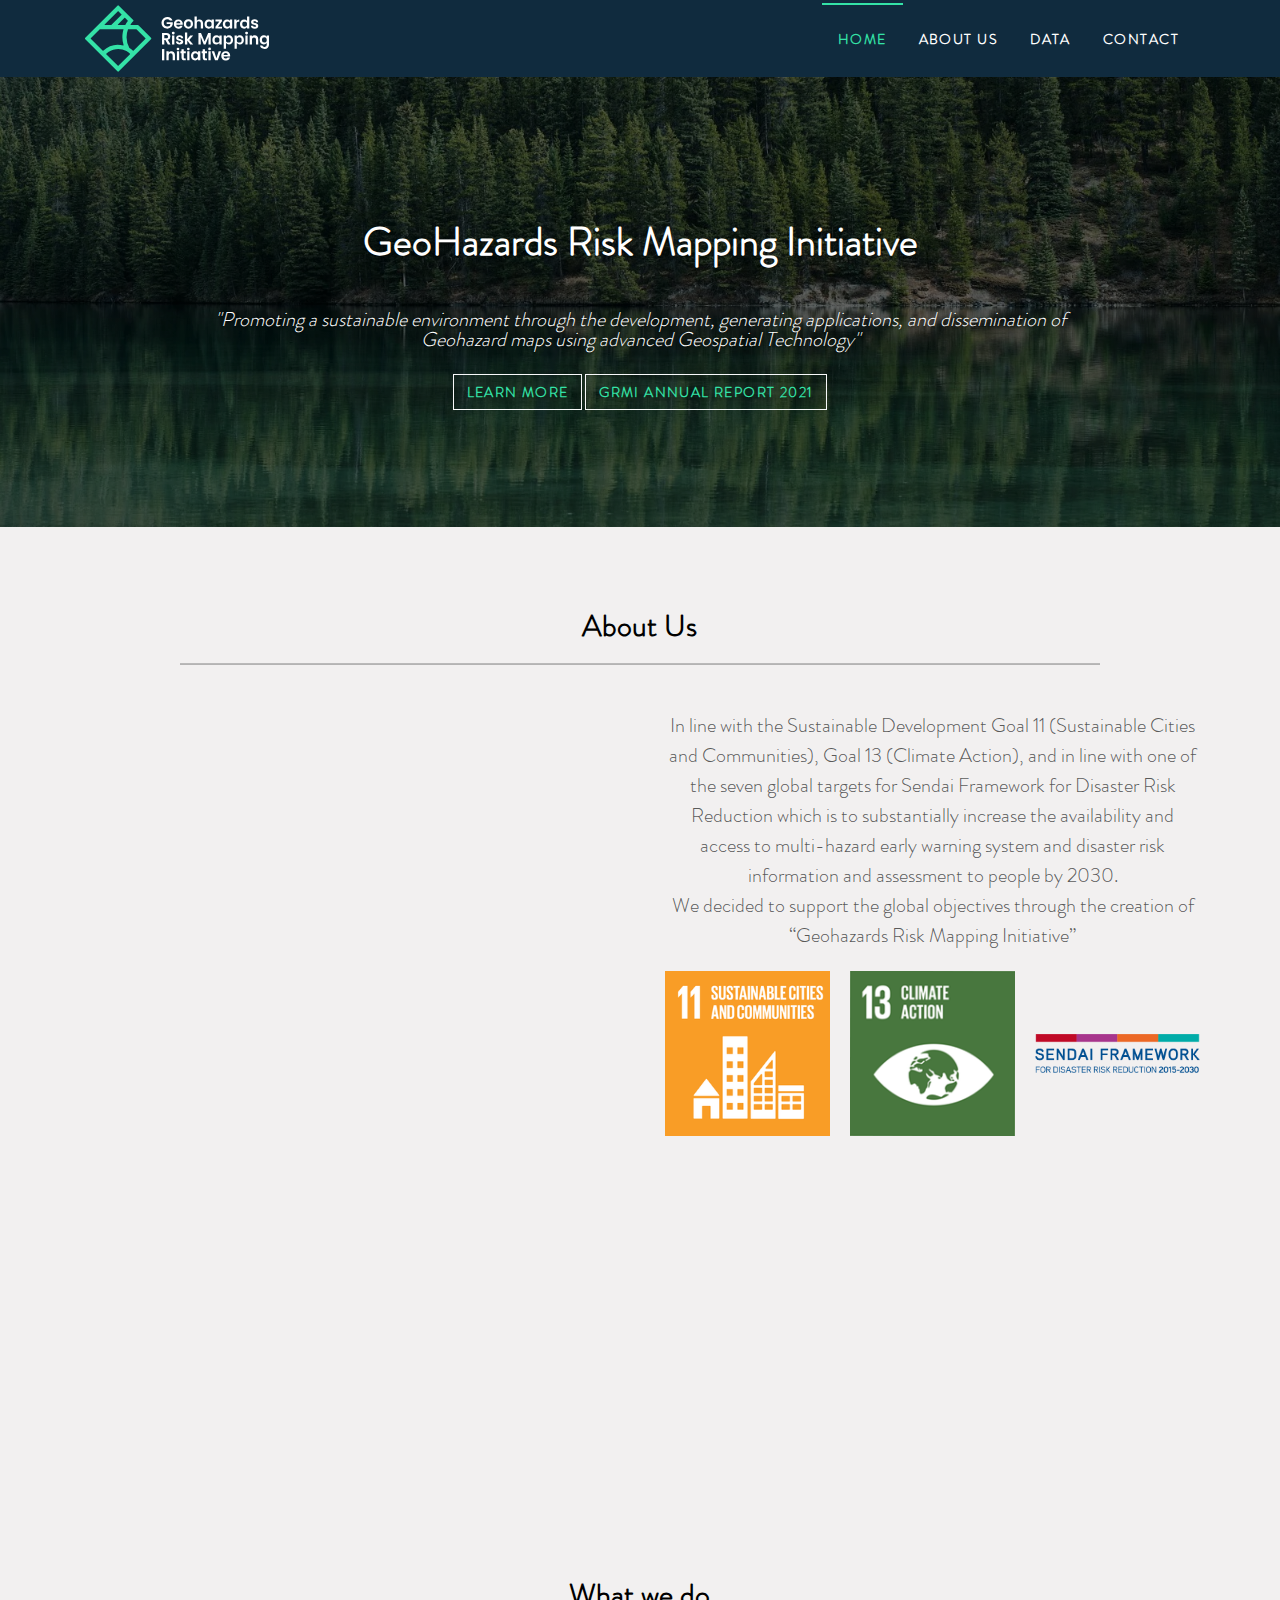
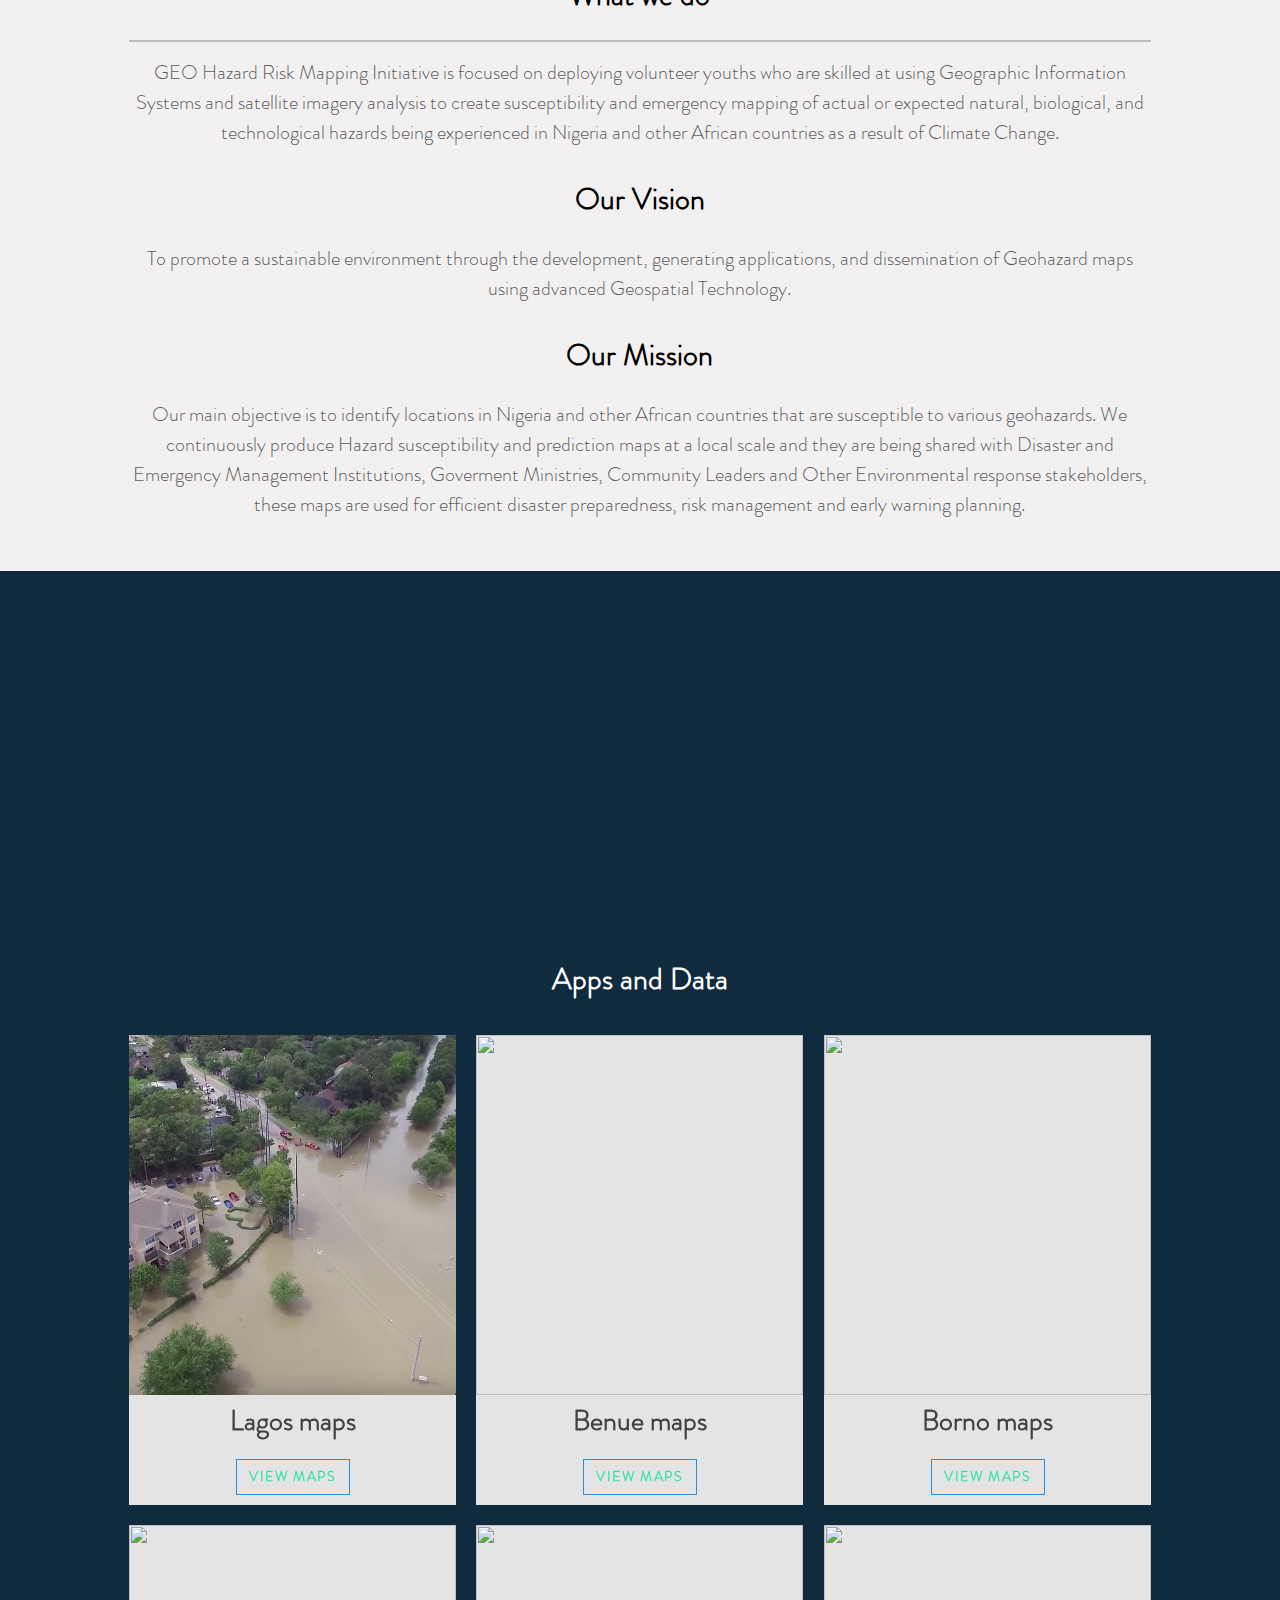
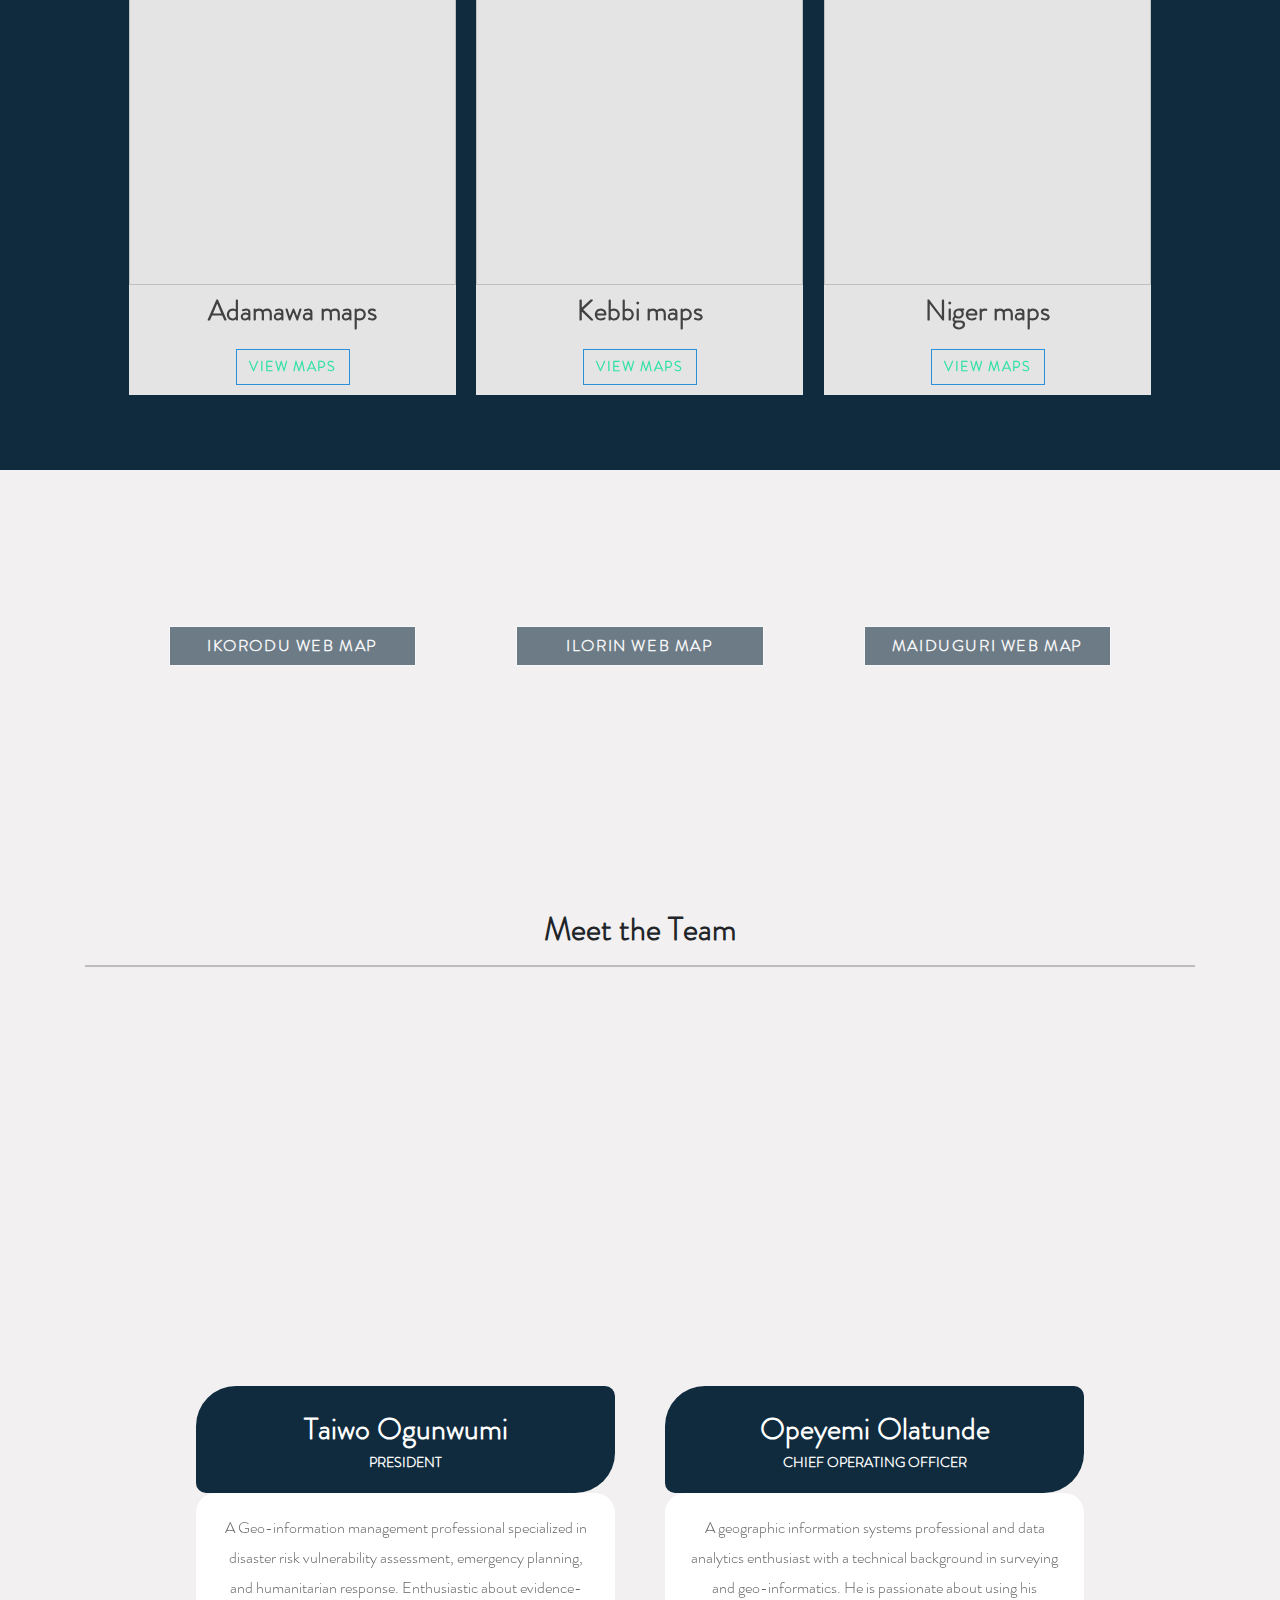
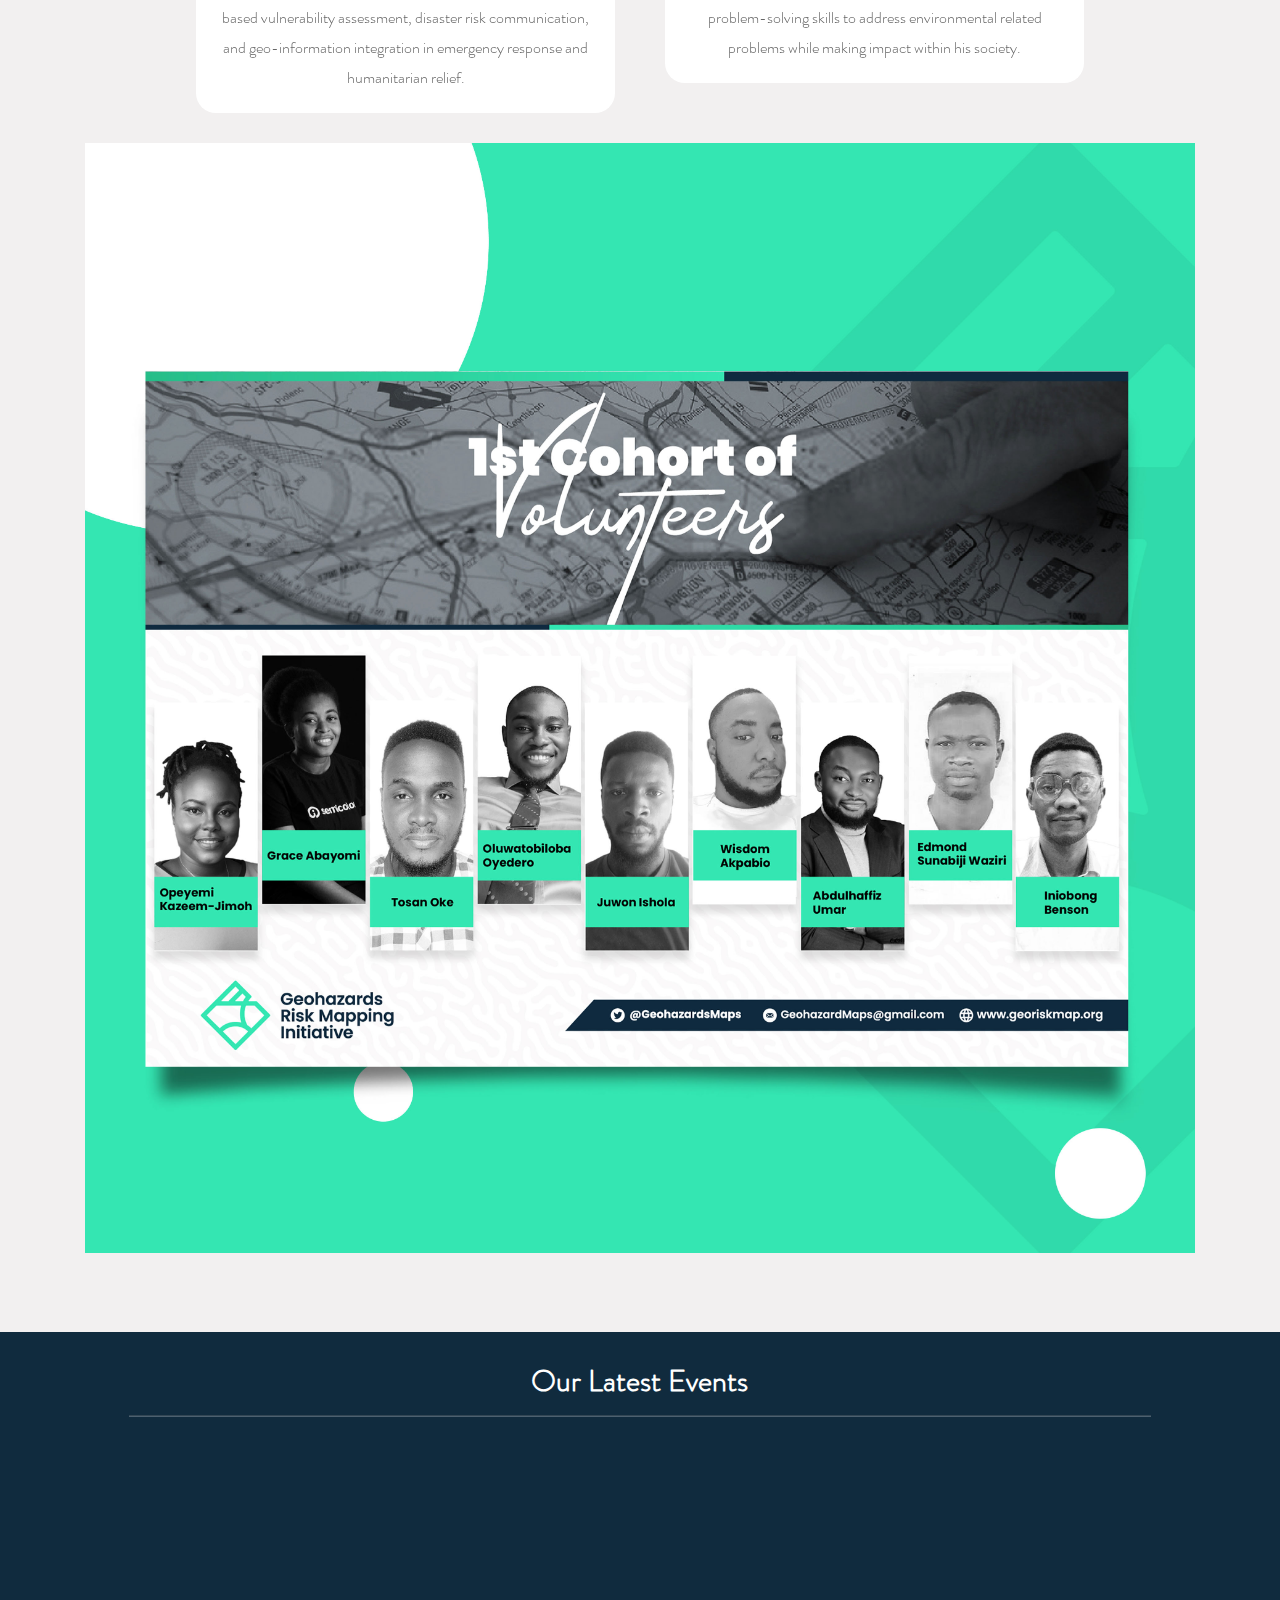
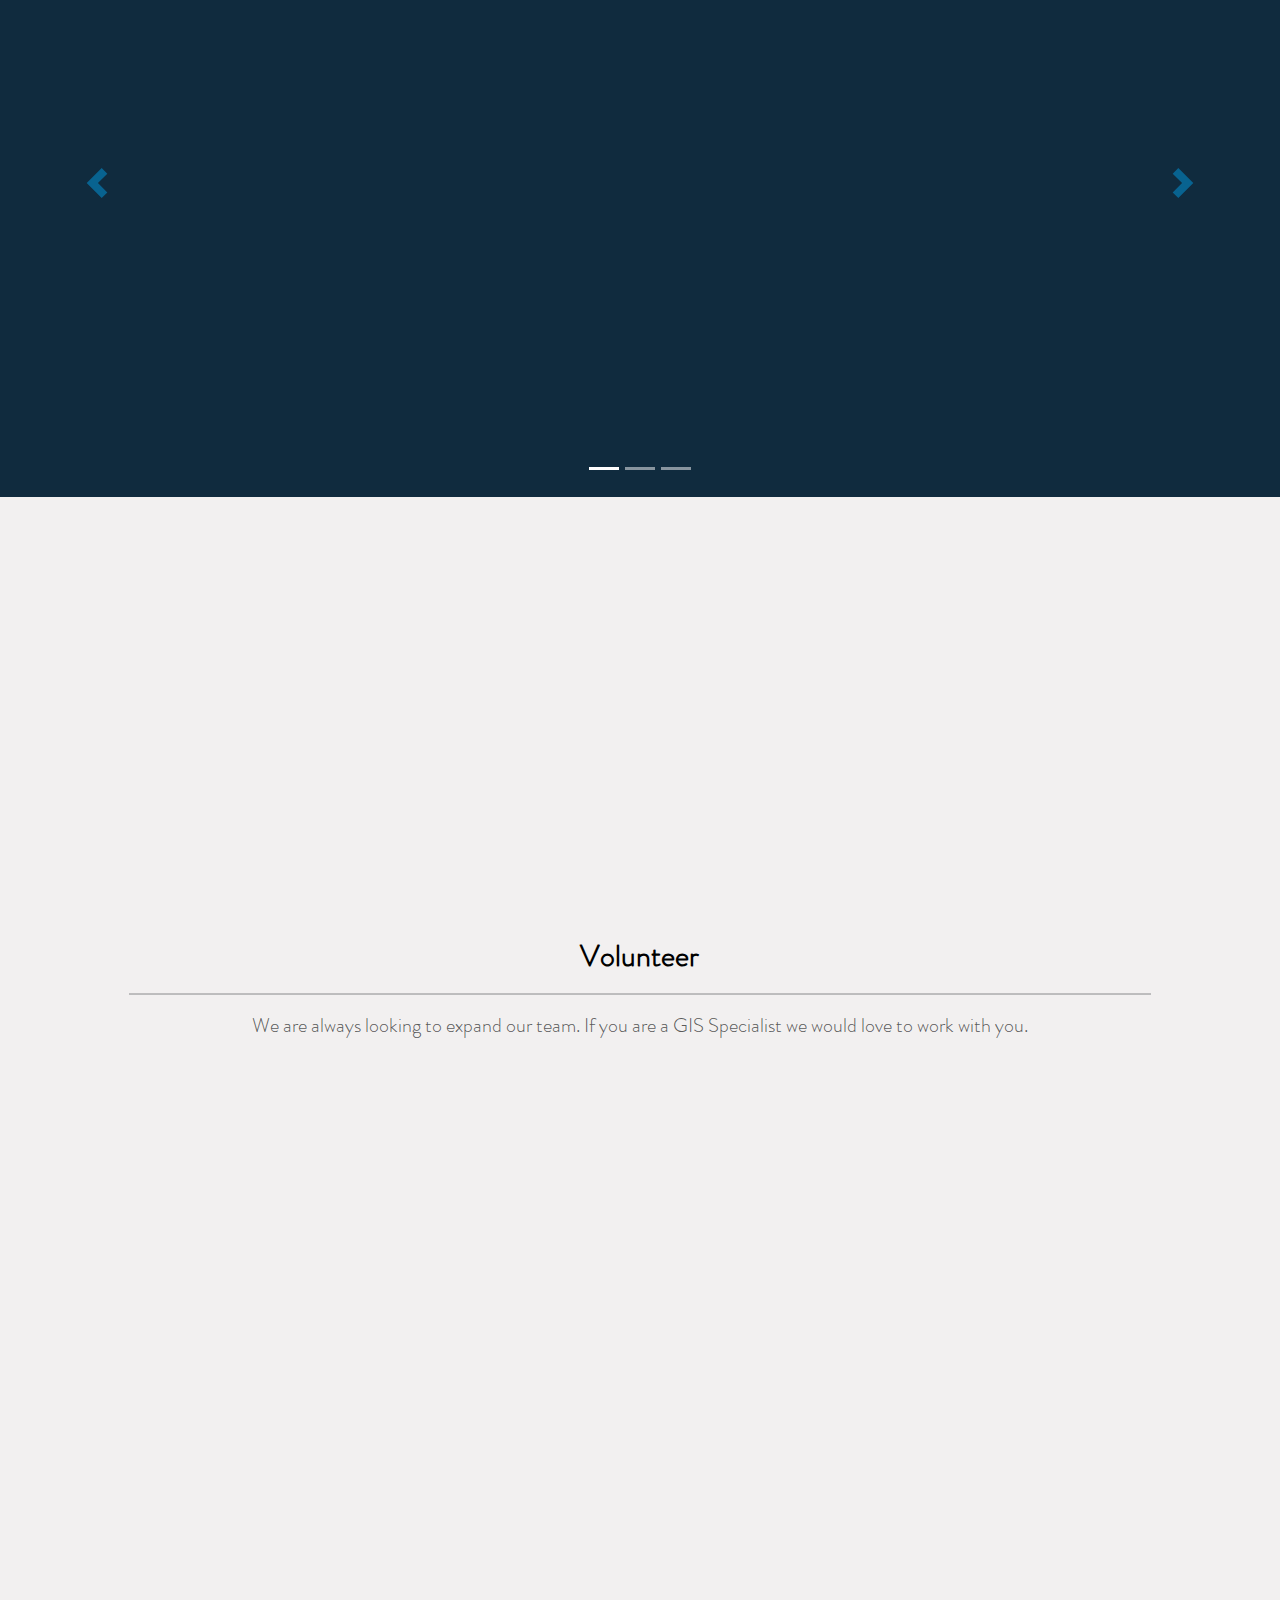
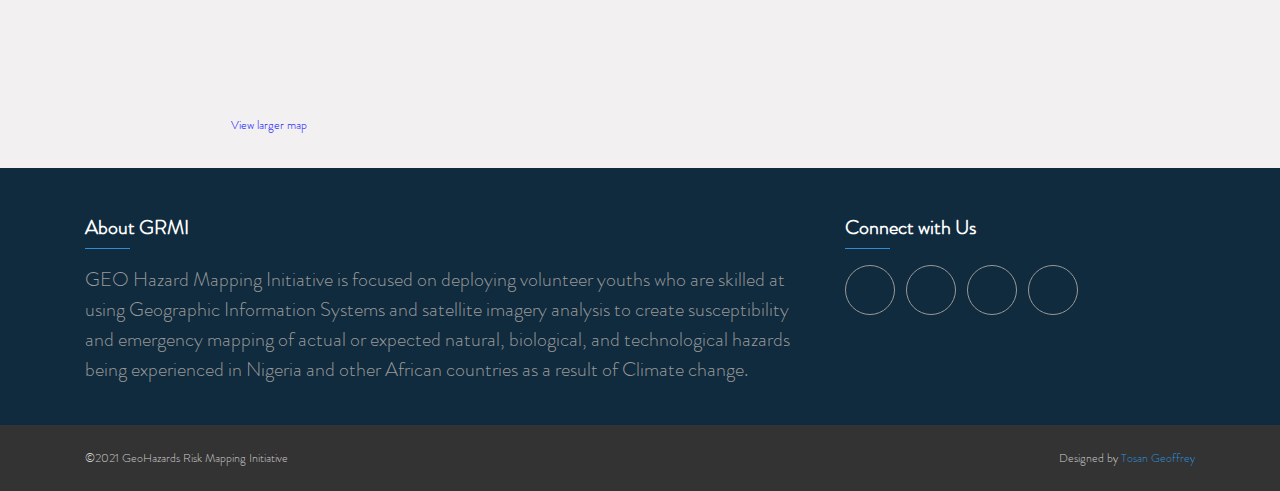
==== commit 32d1c627: "added a download button fot the GRMI annual report" ====
--- a/index.html
+++ b/index.html
@@ -150,7 +150,11 @@
               </i>
             </span>   
               </p>
-              <a href="#WWD" class="btn btn-outline-light btn-sm">Learn More</a>
+              <div class="spacing">
+                <a href="#WWD" class="btn btn-outline-light btn-sm ">Learn More</a>
+                <a href="docs/GRMI_ANNUAL_REPORT_2021.pdf" class="btn btn-outline-light btn-sm " download="GRMIannualreport">GRMI Annual Report 2021</a>
+              </div>
+              
           </div>
         </section>
 
--- a/css/style.default.css
+++ b/css/style.default.css
@@ -338,6 +338,8 @@
   margin-bottom: 40px;
 
 }
+
+
 
 /* about section */
 .bg-color-grey{
@@ -820,6 +822,7 @@
   gap: 20px;
   width: 80%;
   margin: 0 auto;
+  padding-bottom: 50px;
 }
 
 .events-container {
@@ -860,6 +863,8 @@
   .our-team .pic {
     height: 400px;
     }
+
+    
 }
 
 @media screen and (max-width: 992px)  {
@@ -908,7 +913,7 @@
         font-size: 1rem;
       }
 
-
+      
 }
 
 
@@ -973,6 +978,12 @@
   grid-column: 1/-1;
   width: 70%;
 }
+
+.spacing {
+  display: grid;
+  gap: 8px;
+}
+
 
 }
 
@@ -1660,7 +1671,7 @@
 }
 
 .btn-outline-light {
-  color: #f8f9fa;
+  color: #34e2a7;
   background-color: transparent;
   background-image: none;
   border-color: #f8f9fa;
@@ -2764,6 +2775,9 @@
     margin-right: 15px;
     margin-left: 15px;
   }
+ 
+  
+  
 }
 
 /*
